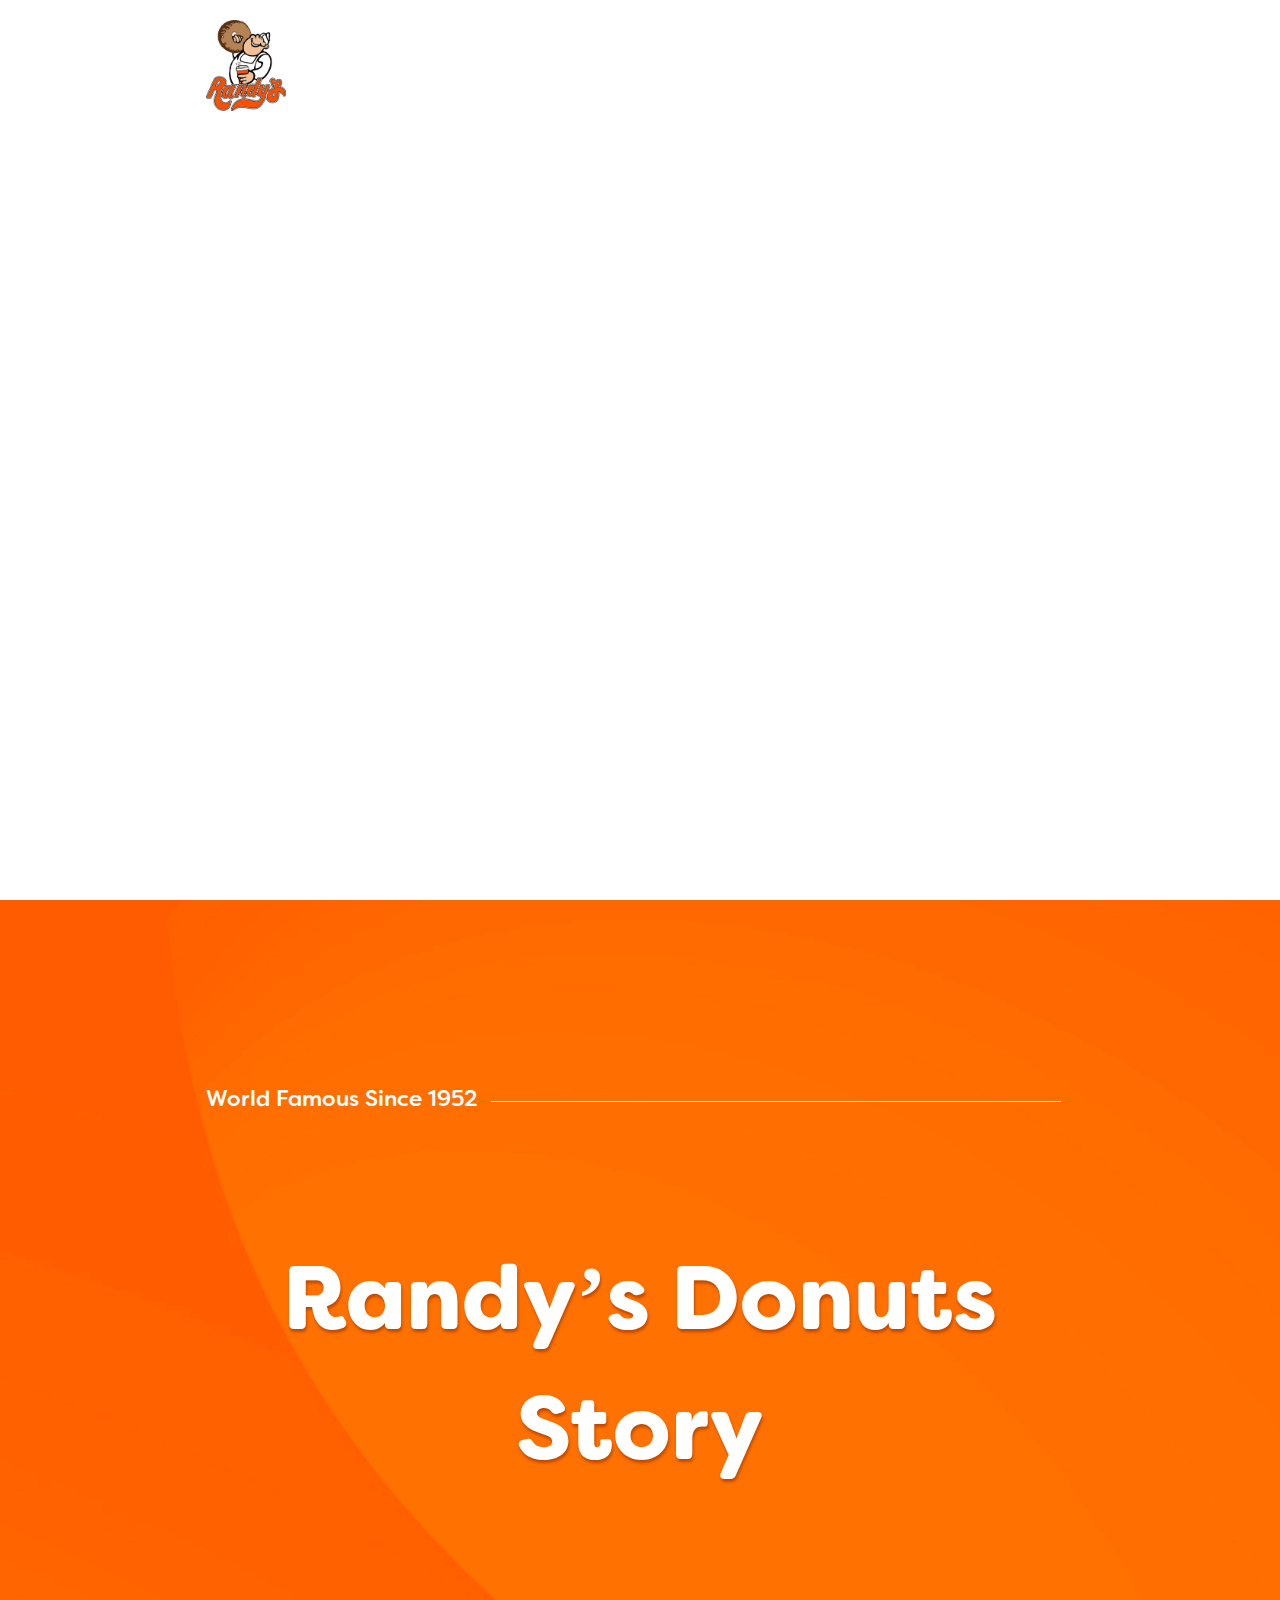
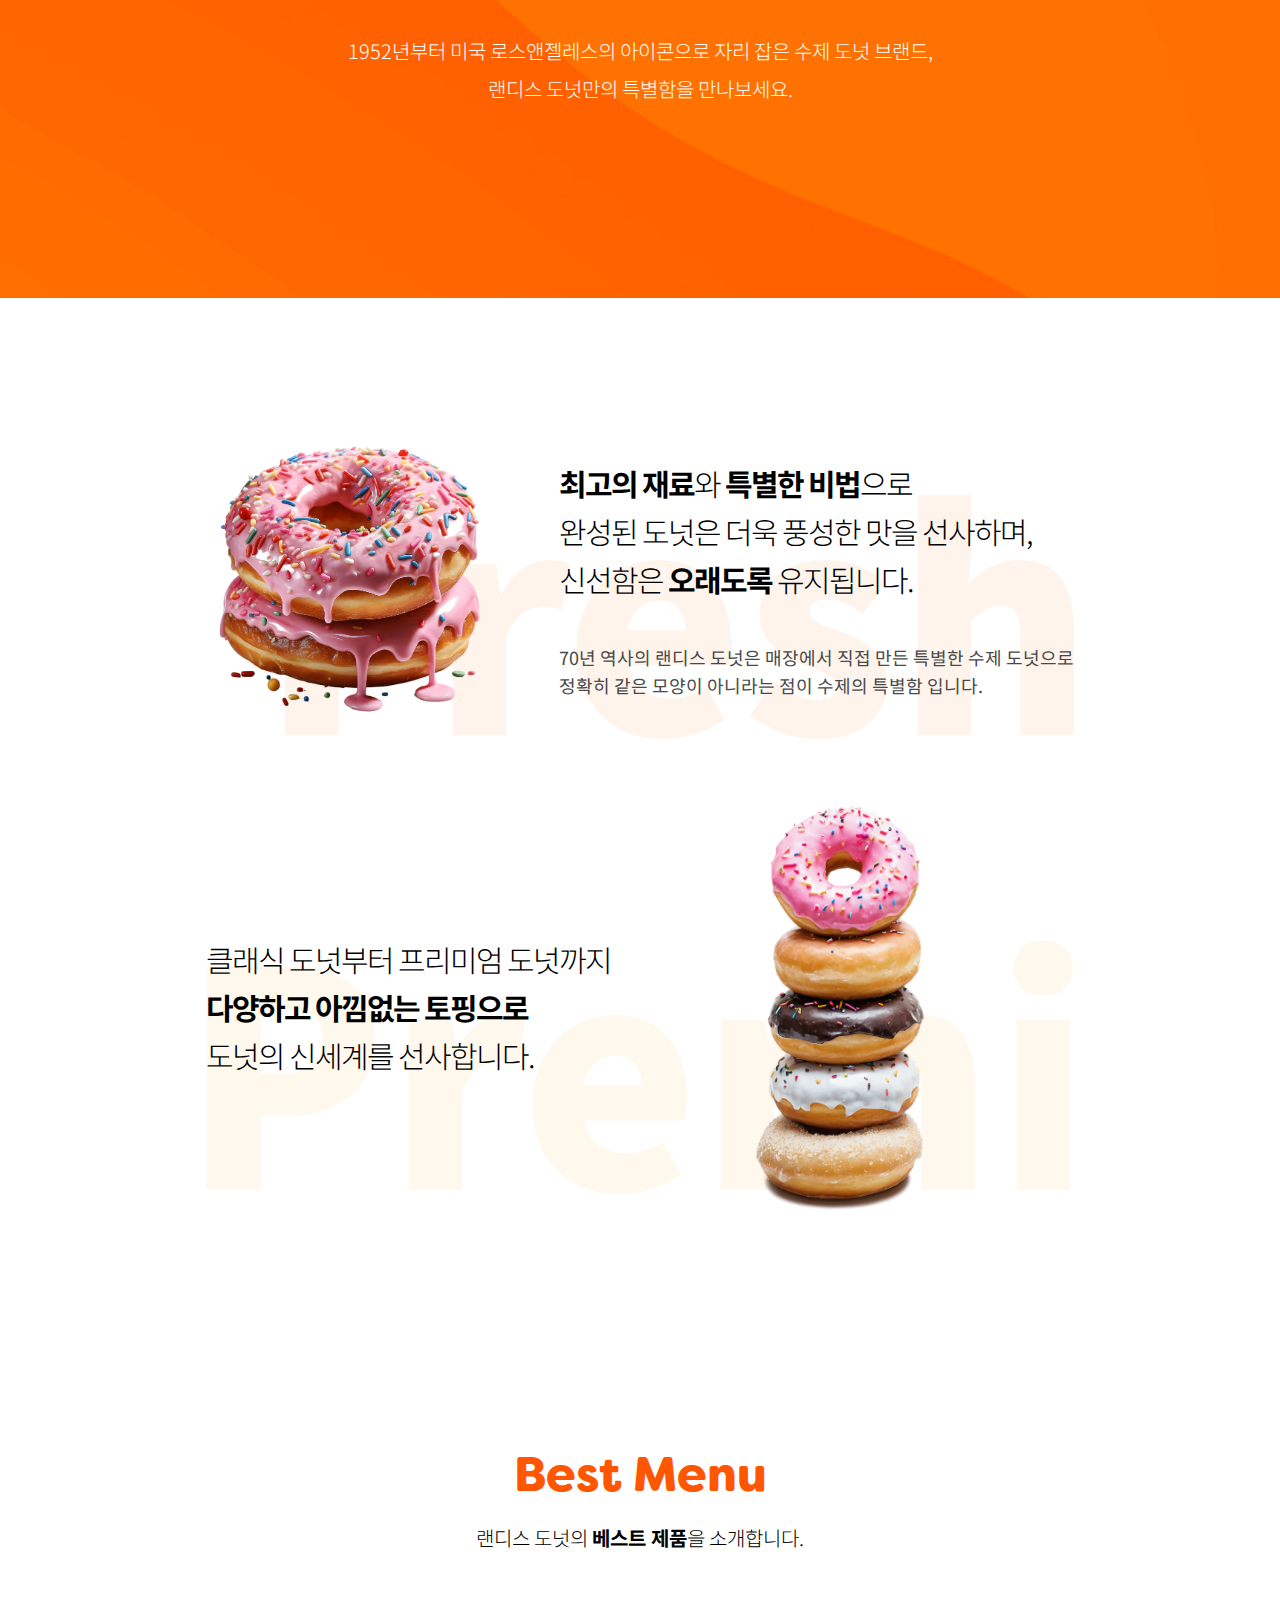
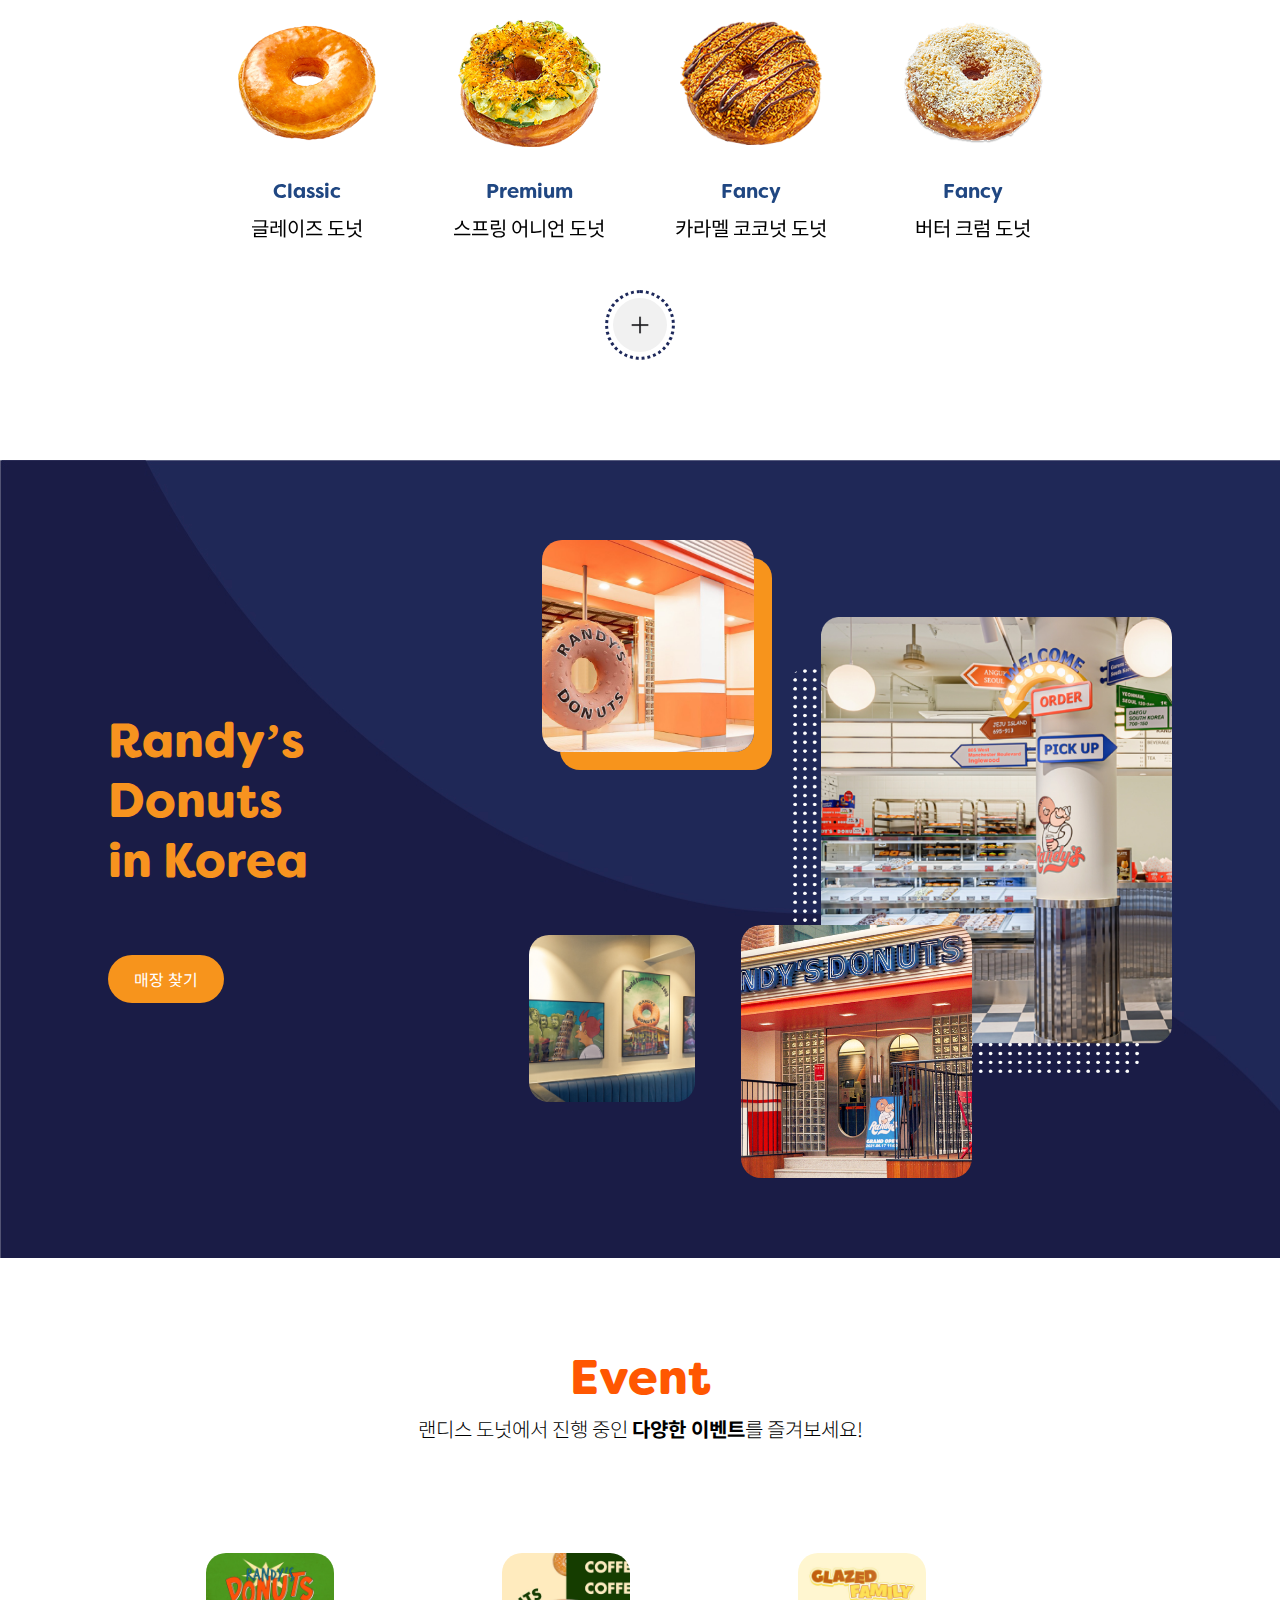
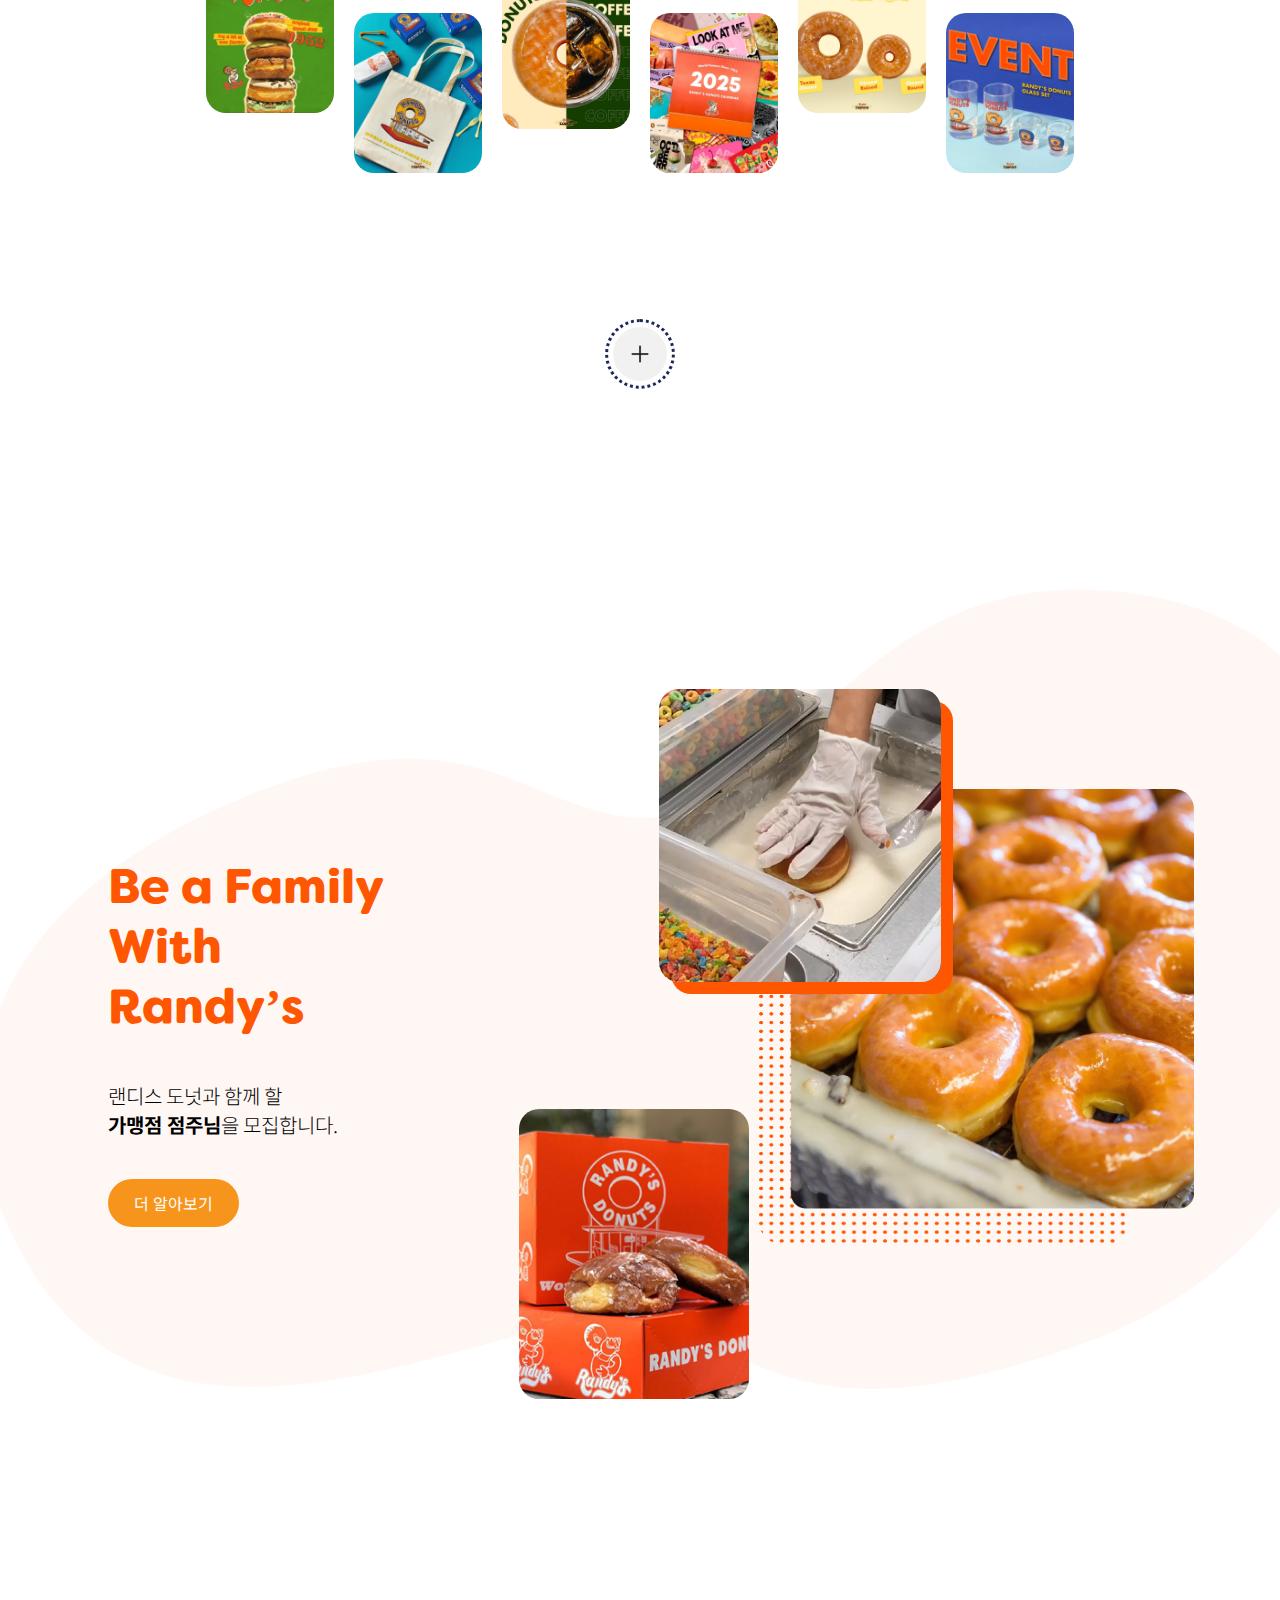
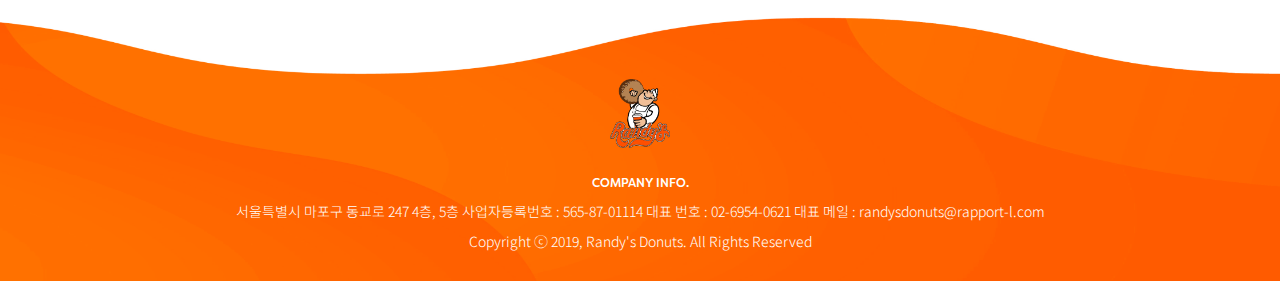
==== index.html @ c30fe2a0 "test" ====
<!DOCTYPE html>
<html lang="en">
<head>
    <meta charset="UTF-8">
    <meta name="viewport" content="width=device-width, initial-scale=1.0">
    <title>Document</title>
    <link rel="preconnect" href="https://fonts.googleapis.com">
    <link rel="preconnect" href="https://fonts.gstatic.com" crossorigin>
    <link href="https://fonts.googleapis.com/css2?family=Noto+Sans+KR:wght@100..900&display=swap" rel="stylesheet">
    <link rel="stylesheet" href="./css/style.css">
    <link rel="stylesheet" href="./css/tablet.css">
    <link rel="stylesheet" href="./css/desktop.css">
    <link rel="stylesheet" href="./css/reset.css">
    <link rel="stylesheet" href="./css/font.css">
    <link rel="stylesheet" href="./main.js">
    <link rel="stylesheet" href="https://cdn.jsdelivr.net/npm/swiper@11/swiper-bundle.min.css"/>
    <link href="https://unpkg.com/aos@2.3.1/dist/aos.css" rel="stylesheet">
    <script src="https://unpkg.com/aos@2.3.1/dist/aos.js"></script>
    <link rel="stylesheet" href="https://cdn.jsdelivr.net/npm/swiper@11/swiper-bundle.min.css"/>
    <script src="https://cdn.jsdelivr.net/npm/swiper@11/swiper-bundle.min.js"></script>

</head>
<body>
    <div id="wrapper">
        <header>
            <div class="wrap">
                <h1>
                    <a href="#">
                        <img src="./images/logo.png" alt="">
                    </a>
                </h1>
                <div class="button">
                    <div class="lang">
                        <button type="button">KR</button>
                    </div>
                    <div class="btn-opn">
                        <button type="button">
                             <span>menu</span>
                        </button>
                    </div>
                </div>
                <nav>
                    <div class="gnb">
                        <div><a href="#">BRAND</a></div>
                        <div><a href="#">MENU</a></div>
                        <div><a href="#">POP CULTURE</a></div>
                        <div><a href="#">STORE</a></div>
                        <div><a href="#">EVENT</a></div>
                    </div>
                    <div class="sns">
                        <div class="facebook">
                            <a href="#"><img src="./images/facebook.png" alt=""></a>
                            <p>Randys Donuts KR</p>
                        </div>
                        <div class="insta">
                            <a href="#"><img src="./images/insta.png" alt=""></a>
                            <p>andysdonuts1952kr</p>
                        </div>
                    </div>
                </nav>
            </div>
        </header>
        <div class="main">
            <video loop autoplay muted playsinline>
                <source src="./images/main.mov" type="video/mp4">
              </video>           
        </div>
        <div class="con-1">
            <div class="wrap">
                <div class="text">
                    <div class="sub">
                        <p>World Famous Since 1952</p>
                    </div>
                    <div class="tit">
                        <p>Randy’s Donuts<br>Story</p>
                    </div>
                    <div class="info">
                        <p>1952년부터 미국 로스앤젤레스의 아이콘으로 자리 잡은 수제 도넛 브랜드,<br>랜디스 도넛만의 특별함을 만나보세요. </p>
                    </div>
                </div>
                <div class="btn-more">
                    <button type="button">
                        <div class="border">
                            <div>
                                <img src="./images/more.png" alt="">
                            </div>
                        </div>
                    </button>
                </div>
            </div>
        </div>
        <div class="con-2">
            <div class="wrap">
                <div class="fresh">
                    <div class="img">
                        <img src="./images/fresh.png" alt="">
                    </div>
                    <div class="text">
                        <div class="tit">
                            <p><span>최고의 재료</span>와 <span>특별한 비법</span>으로<br>완성된 도넛은 더욱 풍성한 맛을 선사하며,<br>신선함은<span> 오래도록</span> 유지됩니다.</p>
                        </div>
                        <div class="sub">
                            <p>70년 역사의 랜디스 도넛은 매장에서 직접 만든 특별한 수제 도넛으로<br>정확히 같은 모양이 아니라는 점이 수제의 특별함 입니다.</p>
                        </div>
                    </div>
                </div>
                <div class="premium">
                    <div class="text">
                        <p>클래식 도넛부터 프리미엄 도넛까지<br> <span>다양하고 아낌없는 토핑으로</span><br>도넛의 신세계를 선사합니다. </p>
                    </div>
                    <div class="img">
                        <img src="./images/premium.png" alt="">
                    </div>
                </div>
            </div>
        </div>
        <div class="con-3">
            <div class="wrap">
                <div class="text">
                    <p class="tit">Best Menu</p>
                    <p class="sub">랜디스 도넛의 <span>베스트 제품</span>을 소개합니다.</p>
                </div>
                <div class="swiper Menu">
                    <div class="swiper-wrapper">
                        <div class="swiper-slide">
                            <a href="#"><img src="./images/donut(1).png" alt=""></a>
                            <p class="type">Classic</p>
                            <p class="name">글레이즈 도넛</p>
                        </div>
                        <div class="swiper-slide">
                            <a href="#"><img src="./images/donut(2).png" alt=""></a>
                            <p class="type">Premium</p>
                            <p class="name">스프링 어니언 도넛</p>
                        </div>
                        <div class="swiper-slide">
                            <a href="#"><img src="./images/donut(3).png" alt=""></a>
                            <p class="type">Fancy</p>
                            <p class="name">카라멜 코코넛 도넛</p>
                        </div>
                        <div class="swiper-slide">
                            <a href="#"><img src="./images/donut(4).png" alt=""></a>
                            <p class="type">Fancy</p>
                            <p class="name">버터 크럼 도넛</p>
                        </div>
                    </div>
                </div>
                <div class="btn-more">
                    <button type="button">
                        <div class="border">
                            <div>
                                <img src="./images/more.png" alt="">
                            </div>
                        </div>
                    </button>
                </div>
            </div>
        </div>
        <div class="con-4">
            <div class="wrap">
                <div class="text">
                    <p>Randy’s<br>Donuts<br>in Korea</p>
                    <div class="btn-search">
                        <button>매장 찾기</button>
                    </div>
                </div>
                <div class="img">
                    <div class="image-1">
                        <img src="./images/con-4(1).png" alt="">
                    </div>
                    <div class="image-2">
                        <img src="./images/con-4(3).png" alt="">
                    </div>
                    <div class="image-3">
                        <img src="./images/con-4(2).png" alt="">
                    </div>
                    <div class="image-4">
                        <img src="./images/con-4(4).png" alt="">
                    </div>
                </div>
            </div>
        </div>
        <div class="con-5">
            <div class="wrap">
                <div class="text">
                    <p class="tit">Event</p>
                    <p class="sub">랜디스 도넛에서 진행 중인 <span>다양한 이벤트</span>를 즐겨보세요!</p>
                </div>
                <div class="swiper Event">
                    <div class="swiper-wrapper">
                        <div class="swiper-slide">
                            <img src="./images/con-5(1).png" />
                        </div>
                        <div class="swiper-slide">
                            <img src="./images/con-5(2).png" />
                        </div>
                        <div class="swiper-slide">
                            <img src="./images/con-5(3).png" />
                        </div>
                        <div class="swiper-slide">
                            <img src="./images/con-5(4).png" />
                         </div>
                        <div class="swiper-slide">
                            <img src="./images/con-5(5).png" />
                         </div>
                         <div class="swiper-slide">
                            <img src="./images/con-5(6).png" />
                        </div>
                        <div class="swiper-slide">
                            <img src="./images/con-5(7).png" />
                        </div>
                    </div>
                </div>
                <div class="btn-more">
                    <button type="button">
                        <div class="border">
                            <div>
                                <img src="./images/more.png" alt="">
                            </div>
                        </div>
                    </button>
                </div>
            </div>
        </div>
        <div class="con-6">
            <div class="wrap">
                <div class="text">
                    <p class="tit">Be a Family<br>With<br>Randy’s</p>
                    <p class="sub">랜디스 도넛과 함께 할<br><span>가맹점 점주님</span>을 모집합니다.</p>
                    <div class="btn-search">
                        <button>더 알아보기</button>
                    </div>
                </div>
                <div class="img">
                    <div class="sec-1">
                        <div class="image-1">
                            <img src="./images/con-6(1).png" alt="">
                        </div>
                    </div>
                    <div class="sec-2">
                        <div class="image-2">
                            <img src="./images/con-6(2).png" alt="">
                        </div>
                        <div class="image-3">
                            <img src="./images/con-6(3).png" alt="">
                        </div>
                    </div>
                </div>
            </div>
        </div>
        <footer>
            <div class="wrap">
                <div class="logo">
                    <img src="./images/logo.png" alt="">
                </div>
                <div class="info">
                    <div class="tit">COMPANY INFO.</div>
                    <div class="company">서울특별시 마포구 동교로 247 4층, 5층 사업자등록번호 : 565-87-01114 대표 번호 : 02-6954-0621 대표 메일 : randysdonuts@rapport-l.com</div>
                    <div class="copyright">Copyright ⓒ 2019, Randy's Donuts. All Rights Reserved</div>
                </div>
            </div>
        </footer>
    </div>
    <script src="https://code.jquery.com/jquery-3.7.1.min.js" integrity="sha256-/JqT3SQfawRcv/BIHPThkBvs0OEvtFFmqPF/lYI/Cxo=" crossorigin="anonymous"></script>
    <script>
        const $nav = document.querySelector("nav");
        const $navBtn = document.querySelector(".btn-opn");
        const $header = document.querySelector("header");

        $navBtn.addEventListener("click", () => {
            $navBtn.classList.toggle("on");
            $nav.classList.toggle("on");
        });

        AOS.init();
        
        var swiper = new Swiper(".Menu", {
            slidesPerView: 3,
            spaceBetween: 30,
            breakpoints: {
            640: {
            slidesPerView: 3,
            spaceBetween: 20,
            },
            768: {
            slidesPerView: 4,
            spaceBetween: 20,
            },
            1024: {
            slidesPerView: 4,
            spaceBetween: 20,
            },
            },
        });

        var swiper = new Swiper(".Event", {
            slidesPerView : 3,
            spaceBetween : 10,
            breakpoints: {
            640: {
            slidesPerView: 3,
            spaceBetween: 20,
            },
            768: {
            slidesPerView: 4,
            spaceBetween: 20,
            },
            1024: {
            slidesPerView: 6,
            spaceBetween: 20,
            },
            },
        });

    </script>
</body>
</html>
---- css/style.css ----
/* mobile */
.tab{display: none;}
.pc{display: none;}
.m{display: block;}


#wrapper{min-width: 300px;}
.wrap{padding: 10px 20px;}

body #wrapper > *{background-color: #fff;}

header{
    position: absolute;
    top: 0;
    left: 0;
    width: 100%;
    z-index: 999999;
    background-color: transparent !important;
}
header .wrap{
    display: flex;
    justify-content: space-between;
    align-items: center;
}
header .wrap h1{
    position: relative;
    z-index: 999;
}
header .wrap h1 img{width: 30px;}
header .wrap .button{
    display: flex;
    align-items: center;
    gap: 20px;
}
header .wrap .button{
}
header .wrap .button .lang{
    position: relative;
    z-index: 999;
}
header .wrap .button .lang button{
    color: #ffffff;
    font-family: "filson";
    font-size: 10px;
}

header .wrap .button .btn-opn{
    z-index: 9999;
    position: relative;
}

header .wrap .button .btn-opn button{
    display: flex;
    width: 30px;
    height: 30px;
    flex-direction: column;
    gap: 3px;
    justify-content: center;
    align-items: center;
    position: relative;
}
header .wrap .button .btn-opn button::before,
header .wrap .button .btn-opn button span,
header .wrap .button .btn-opn button::after{
    display: block;
    content: '';
    width: 18px;
    height: 2px;
    background-color: #fff;
    font-size: 0;
}
header .wrap .button .btn-opn.on button::before{position: absolute; top: 50%; left: 50%; transform: translate(-50%, -50%) rotate(-45deg);}
header .wrap .button .btn-opn.on button span{display: none;}
header .wrap .button .btn-opn.on button::after{position: absolute; top: 50%; left: 50%; transform: translate(-50%, -50%) rotate(45deg);}

header .wrap nav{
    position: fixed;
    top: 0;
    left: -100%;
    width: 100%;
    height: 100%;
    background-color: #204782;
    transition: all 0.3s;
    padding: 0 12px;
    transition: left 0.3s;
    display: flex;
    flex-direction: column;
    justify-content: center;
    gap: 90px;
    padding: 0 20px;
}
header .wrap nav.on{
    left: 0;
}

header .wrap nav .gnb{
    font-family: "filson";
    color: #ffffff;
    font-size: 20px;
    font-weight: 500;
    display: flex;
    flex-direction: column;
    gap: 40px;
    align-items: end;
}
header .wrap nav .sns{
    display: flex;
    flex-direction: column;
    gap: 10px;
}
header .wrap nav .sns>div{
    display: flex;
    align-items: center;
    gap: 4px;
}
header .wrap nav .sns a{
    position: relative;
    width: 20px;
    height: 20px;
}
header .wrap nav .sns img{
    position: absolute;
    top: 50%;
    left: 50%;
    transform: translate(-50%, -50%);
}
header .wrap nav .sns .facebook img{width: 8px;}
header .wrap nav .sns .insta img{width: 12px;}
header .wrap nav .sns p{
    font-family: "filson";
    color: #ffffff;
    font-size: 10px;
    font-weight: 300;
}

.main{
    font-size: 0;
}
.main video{
    width: 100%;
    height: 100vh;
    object-fit: cover;
}

.con-1{
    background-image: url(../images/con-1.png);
}
.con-1 .wrap{
    color: #ffffff;
    display: flex;
    flex-direction: column;
    justify-content: center;
    gap: 50px;
    padding: 40px 20px;
}
.con-1 .wrap .text{
    display: flex;
    flex-direction: column;
    gap: 50px;
}
.con-1 .wrap .text .sub{
    font-family: "filson";
    font-weight: 300;
    display: flex;
    justify-content: center;
    align-items: center;
    font-size: 10px;
}
.con-1 .wrap .text .sub::after{
    content: "";
    flex-grow: 1;
    margin: 0 13px;
    background-color: #ffffff;
    height: 0.5px;
}
.con-1 .wrap .text .tit{
    font-family: "filson";
    font-size: 30px;
    font-weight: 800;
    line-height: 48px;
    text-shadow: 1px 3px 3px #C04901;
    text-align: center;
}
.con-1 .wrap .text .info{
    width: 50%;
    margin: 0 auto;
    line-height: 20px;
    font-family: "Noto Sans KR", serif;
    font-weight: 400;
    font-size: 10px;
    text-align: center;
}
.con-1 .wrap .btn-more{
    display: flex;
    justify-content: center;
    align-items: center;
}
.con-1 .wrap .btn-more .border{
    padding: 5px;
    background-color: transparent;
    border-style: dotted;
    color: #FCC9A6;
    border-width: 2px;
}
.con-1 .wrap .btn-more div{
    padding: 6px;
    background-color: #ffffff;
    border-radius: 50%;
}
.con-1 .wrap .btn-more div img{
    width: 12px;
}

.con-2{display: none;}

.con-3{}
.con-3 .wrap{
    padding: 40px 20px;
}
.con-3 .wrap .text{
    text-align: center;
    display: flex;
    flex-direction: column;
    gap: 8px;
}
.con-3 .wrap .text .tit{
    font-family: "filson";
    font-size: 20px;
    font-weight: 700;
    color: #FF5701;
}
.con-3 .wrap .text .sub{
    font-family: "Noto Sans KR", serif;
    font-size: 10px;
    font-weight: 400;
}
.con-3 .wrap .text .sub span{
    font-weight: 700;
}
.con-3 .wrap .swiper{
    padding: 30px 0;
}
.con-3 .wrap .swiper-wrapper .swiper-slide{
    text-align: center;
}
.con-3 .wrap .swiper-wrapper .swiper-slide img{
    width: 100%;
}
.con-3 .wrap .swiper-wrapper .type{
    font-family: "filson";
    font-size: 12px;
    font-weight: 600;
    color: #204782;
    padding-bottom: 4px;
}
.con-3 .wrap .swiper-wrapper .name{
    font-family: "Noto Sans KR", serif;
    font-size: 10px;
}
.con-3 .wrap .btn-more{
    display: flex;
    justify-content: center;
    align-items: center;
    padding-top: 20px;
}
.con-3 .wrap .btn-more .border{
    padding: 5px;
    background-color: transparent;
    border-style: dotted;
    color: #1D285A;
    border-width: 2px;
}
.con-3 .wrap .btn-more div{
    padding: 6px;
    background-color: #F1F1F1;
    border-radius: 50%;
}
.con-3 .wrap .btn-more div img{
    width: 12px;
}
.con-4{
    background-image: url(../images/con-4.jpg);
}
.con-4 .wrap{
    display: flex;
    flex-direction: column;
    gap: 50px;
    padding: 40px 20px 50px;
}
.con-4 .wrap .text{
    font-family: "filson";
    font-size: 30px;
    font-weight: 700;
    color: #F7931F;
    line-height: 34px;
    display: flex;
    flex-direction: column;
    gap: 20px;
}
.con-4 .wrap .btn-search{}
.con-4 .wrap .btn-search button{
    font-family: "Noto Sans KR", serif;
    color: #ffffff;
    font-size: 10px;
    background-color: #F7941C;
    border-radius: 999px;
    padding: 8px 26px;
}

.con-4 .wrap .img{
    display: flex;
    flex-wrap: wrap;
    justify-content: space-between;
    position: relative;
}
.con-4 .wrap .img > div{

}
.con-4 .wrap .img > div img{
    border-radius: 8px;
    max-width: 100%;
}

.con-4 .wrap .img .image-1{}
.con-4 .wrap .img .image-1 img{
    box-shadow: 8px 8px #F7941C;
    width: 30vw;
}
.con-4 .wrap .img .image-2{
    margin-top: 7vw;
}
.con-4 .wrap .img .image-2 img{
    width: 51.2vw;
}
.con-4 .wrap .img .image-3{
    position: absolute;
    bottom: 8vw;
    left: 2vw;
}
.con-4 .wrap .img .image-3 img{
    width: 20vw;
}
.con-4 .wrap .img .image-4{
    margin: -28vw auto 0;
}
.con-4 .wrap .img .image-4 img{
    width: 26vw;
}

.con-5{}
.con-5 .wrap{
    padding: 40px 20px;
}
.con-5 .wrap .text{
    text-align: center;
    display: flex;
    flex-direction: column;
    gap: 8px;
}
.con-5 .wrap .text .tit{
    font-family: "filson";
    font-size: 20px;
    font-weight: 700;
    color: #FF5701;
}
.con-5 .wrap .text .sub{
    font-family: "Noto Sans KR", serif;
    font-size: 10px;
}
.con-5 .wrap .text .sub span{
    font-weight: 700;
}
.con-5 .wrap .swiper{
    padding: 40px 0;
}
.con-5 .wrap .swiper .swiper-wrapper .swiper-slide:nth-child(odd) {
    transform: translateY(-10px);
}
.con-5 .wrap .swiper .swiper-wrapper .swiper-slide:nth-child(even) {
    transform: translateY(10px);
}
.con-5 .wrap .swiper .swiper-wrapper .swiper-slide img{
    width: 100%;
    border-radius: 10px;
}
.con-5 .wrap .btn-more{
    display: flex;
    justify-content: center;
    align-items: center;
}
.con-5 .wrap .btn-more .border{
    padding: 5px;
    background-color: transparent;
    border-style: dotted;
    color: #1D285A;
    border-width: 2px;
}
.con-5 .wrap .btn-more div{
    padding: 6px;
    background-color: #F1F1F1;
    border-radius: 50%;
}
.con-5 .wrap .btn-more div img{
    width: 12px;
}
.con-6{
    background-image: url(../images/con-6\ background.png);
    background-size: cover;
    background-position : left 30px top -70px;
}
.con-6 .wrap{
    display: flex;
    flex-direction: column;
    gap: 20px;
    padding: 40px 20px;
}
.con-6 .wrap .text{
    display: flex;
    flex-direction: column;
    gap: 18px;
}
.con-6 .wrap .text .tit{
    font-family: "filson";
    font-size: 30px;
    font-weight: 700;
    color: #FF5701;
    line-height: 34px;
}
.con-6 .wrap .text .sub{
    font-family: "Noto Sans KR", serif;
    font-size: 14px;
}
.con-6 .wrap .text .sub span{
    font-weight: 700;
}
.con-6 .wrap .btn-search{}
.con-6 .wrap .btn-search button{
    font-family: "Noto Sans KR", serif;
    color: #ffffff;
    font-size: 10px;
    background-color: #F7941C;
    border-radius: 999px;
    padding: 8px 26px;
}
.con-6 .wrap .img{
    display: flex;
    justify-content: center;
    padding-top: 100px;
    gap: 10px;
}
.con-6 .wrap .img .sec-1{
    padding-top: 90px;
}
.con-6 .wrap .img .sec-2{
    position: relative;
}
.con-6 .wrap .img .image-1{}
.con-6 .wrap .img .image-1 img{
    width: 21vw;
    border-radius: 8px;
}
.con-6 .wrap .img .image-2{}
.con-6 .wrap .img .image-2 img{
    width: 52vw;
}
.con-6 .wrap .img .image-3{
    position: absolute;
    top: -80px;
    left: -80px;
}
.con-6 .wrap .img .image-3 img{
    width: 28vw;
    border-radius: 8px;
    box-shadow: 8px 8px #FF5701;
}

footer{
    background-image: url(../images/footer.png);
    background-size: cover;
}
footer .wrap{
    display: flex;
    flex-direction: column;
    justify-content: center;
    align-items: center;
    gap: 10px;
    padding-top: 60px;    
}
footer .wrap .logo{}
footer .wrap .logo img{width: 30px;}
footer .wrap .info{
    width: 90%;
    font-size: 10px;
    color: #ffffff;
    text-align: center;
    display: flex;
    flex-direction: column;
    gap: 10px;
    padding: 20px 0;
}
footer .wrap .info .tit{
    font-family: "filson";
    font-size: 10px;
}
footer .wrap .info .company{
    font-family: "Noto Sans KR", serif;
    font-weight: 300;
}
footer .wrap .info .copyright{
    font-family: "Noto Sans KR", serif;
    font-weight: 300;
}
---- css/tablet.css ----
@media (min-width: 768px) {
.m{display: none;}
.pc{display: none;}
.tab{display: block;}

header{}
header .wrap{
    padding: 20px 0;
    max-width: 868px;
    width: 100%;
    margin: 0 auto;
}
header .wrap h1{
    position: relative;
    z-index: 999;
}
header .wrap h1 img{width: 80px;}
header .wrap .button{
    display: flex;
    align-items: center;
    gap: 40px;
}
header .wrap .button .lang{
    position: relative;
    z-index: 999;
}
header .wrap .button .lang button{
    color: #ffffff;
    font-size: 16px;
}
header .wrap .button .btn-opn img{width: 40px;}
header .wrap nav{
    position: fixed;
    top: 0;
    left: -100%;
    width: 100%;
    height: 100%;
    background-color: #204782;
    transition: all 0.3s;
    padding: 0 12px;
    padding-top: 90px;
    transition: left 0.3s;
    padding: 0 120px;
}

header .wrap nav .gnb{
    font-size: 36px;
    font-weight: 700;
    display: flex;
    flex-direction: column;
    gap: 40px;
    align-items: end;
}
header .wrap nav .sns{
    gap: 26px;
}
header .wrap nav .sns>div{
    gap: 8px;
}
header .wrap nav .sns p{
    font-size: 14px;
}

.con-1{}
.con-1 .wrap{
    max-width: 868px;
    width: 100%;
    margin: 0 auto;
    color: #ffffff;
    padding: 190px 0px;
    gap: 60px;
}
.con-1 .wrap .text{
    gap: 130px;
}
.con-1 .wrap .text .sub{
    font-size: 22px;
}
.con-1 .wrap .text .sub::after{
    height: 1px;
}
.con-1 .wrap .text .tit{
    font-size: 90px;
    line-height: 130px;
}
.con-1 .wrap .text .info{
    width: unset;
    line-height: 38px;
    font-size: 20px;
    font-weight: 300;
}
.con-1 .wrap .btn-more{
    display: none;
}

.con-2{
    display: block;
}
.con-2 .wrap{
    max-width: 868px;
    width: 100%;
    margin: 0 auto;
    display: flex;
    flex-direction: column;
    gap: 40px;
    padding: 120px 0px;
}
.con-2 .wrap .fresh{
    display: flex;
    justify-content: space-between;
    align-items: center;
    background-image: url(../images/Fresh_background.png);
    background-position: right 0% bottom 0%;
}
.con-2 .wrap .fresh img{width: 300px;}
.con-2 .wrap .fresh .text{
    font-family: "Noto Sans KR", serif;
    display: flex;
    flex-direction: column;
    gap: 40px;
}
.con-2 .wrap .fresh .text .tit{
    font-size: 30px;
    font-weight: 300;
    line-height: 48px;
    letter-spacing: -2px;
}
.con-2 .wrap .fresh .text .tit span{
    font-weight: 700;
}
.con-2 .wrap .fresh .text .sub{
    font-size: 18px;
    color: #494949;
    line-height: 28px;
    font-weight: 400;
}
.con-2 .wrap .premium{
    display: flex;
    justify-content: space-between;
    align-items: center;
    background-image: url(../images/Premium\ background.png);
    background-position: left 0% bottom 20%;
}
.con-2 .wrap .premium img{width: 450px;}
.con-2 .wrap .premium .text{
    font-family: "Noto Sans KR", serif;
    font-size: 30px;
    font-weight: 300;
    line-height: 48px;
    letter-spacing: -2px;
}
.con-2 .wrap .premium .text span{
    font-weight: 700;
}
.con-3{}
.con-3 .wrap{
    max-width: 868px;
    width: 100%;
    margin: 0 auto;
    padding: 100px 0;
    gap: 100px;
}
.con-3 .wrap .text{
    display: flex;
    flex-direction: column;
    gap: 20px;
}
.con-3 .wrap .text .tit{
    font-size: 48px;
}
.con-3 .wrap .text .sub{
    font-size: 20px;
    font-weight: 300;
}
.con-3 .wrap .swiper-wrapper .type{
    font-size: 20px;
    padding-bottom: 10px;
}
.con-3 .wrap .swiper-wrapper .name{
    font-size: 20px;
}
.con-3 .wrap .btn-more{
    padding-top: 18px;
}
.con-3 .wrap .btn-more .border{
    padding: 5px;
    border-width: 3px;
}
.con-3 .wrap .btn-more div{
    padding: 16px;
    background-color: #F1F1F1;
}
.con-3 .wrap .btn-more div img{
    width: 22px;
}

.con-4 .wrap{
    width: 100%;
    margin: 0 auto;
    flex-direction: row;
    align-items: center;
    padding: 80px 0;
    display: grid;
    grid-template-columns: repeat(12, 1fr);
    gap: 20px;
}
.con-4 .wrap .text{
    grid-column: 2 / 6;
    font-size: 48px;
    line-height: 60px;
    gap: 60px;
}
.con-4 .wrap .btn-search button{
    font-size: 16px;
    padding: 12px 26px;
}
.con-4 .wrap .img{
    grid-column: 6 / 12;
    display: flex;
    flex-wrap: wrap;
    justify-content: space-between;
    position: relative;
}
.con-4 .wrap .img > div img{
    border-radius: 20px;
    max-width: 100%;
}
.con-4 .wrap .img .image-1{}
.con-4 .wrap .img .image-1 img{
    box-shadow: 18px 18px #F7941C;
    width: 16.6vw;
}
.con-4 .wrap .img .image-2{
    margin-top: 6vw;
}
.con-4 .wrap .img .image-2 img{
    width: 30vw;
}
.con-4 .wrap .img .image-3{
    position: absolute;
    bottom: 6vw;
    left: -1vw;
}
.con-4 .wrap .img .image-3 img{
    width: 13vw;
}
.con-4 .wrap .img .image-4{
    margin: -12vw auto 0;
}
.con-4 .wrap .img .image-4 img{
    width: 18vw;
}
.con-5{}
.con-5 .wrap{
    padding: 100px 0;
    max-width: 868px;
    width: 100%;
    margin: 0 auto;
}
.con-5 .wrap .text .tit{
    font-size: 48px;
}
.con-5 .wrap .text .sub{
    font-size: 20px;
    font-weight: 300;
}
.con-5 .wrap .swiper{
    padding: 140px 0;
}
.con-5 .wrap .swiper .swiper-wrapper .swiper-slide:nth-child(odd) {
    transform: translateY(-30px);
}
.con-5 .wrap .swiper .swiper-wrapper .swiper-slide:nth-child(even) {
    transform: translateY(30px);
}
.con-5 .wrap .swiper .swiper-wrapper .swiper-slide img{
    width: 100%;
    border-radius: 20px;
}
.con-5 .wrap .btn-more{
    padding-top: 20px;
}
.con-5 .wrap .btn-more .border{
    padding: 5px;
    border-width: 3px;
}
.con-5 .wrap .btn-more div{
    padding: 16px;
}
.con-5 .wrap .btn-more div img{
    width: 22px;
}
.con-6{
    background-image: url(../images/con-6\ background.png);
    background-size: 1400px 800px;
    background-position : right -100px top 100px;
}
.con-6 .wrap{
    width: 100%;
    margin: 0 auto;
    padding: 200px 0;
    flex-direction: row;
    justify-content: space-between;
    align-items: center;
    display: grid;
    grid-template-columns: repeat(12, 1fr);
    gap: 20px;
}
.con-6 .wrap .text{
    display: flex;
    flex-direction: column;
    gap: 40px;
    grid-column: 2 / 6;
}
.con-6 .wrap .text .tit{
    font-size: 48px;
    line-height: 60px;
}
.con-6 .wrap .text .sub{
    font-weight: 300;
    font-size: 20px;
}
.con-6 .wrap .btn-search{}
.con-6 .wrap .btn-search button{
    font-size: 16px;
    padding: 12px 26px;
}
.con-6 .wrap .img{
    display: flex;
    justify-content: center;
    padding-top: 100px;
    gap: 10px;
    grid-column: 6 / 12;
}
.con-6 .wrap .img .sec-1{
    padding-top: 320px;
}
.con-6 .wrap .img .sec-2{
    position: relative;
}
.con-6 .wrap .img .image-1{}
.con-6 .wrap .img .image-1 img{
    width: 18vw;
    border-radius: 20px;
}
.con-6 .wrap .img .image-2{}
.con-6 .wrap .img .image-2 img{
    width: 34vw;
    border-radius: 20px;
}
.con-6 .wrap .img .image-3{
    position: absolute;
    top: -100px;
    left: -100px;
}
.con-6 .wrap .img .image-3 img{
    width: 22vw;
    border-radius: 20px;
    box-shadow: 12px 12px #FF5701;
}
footer .wrap{
    gap: 10px;
    padding-top: 80px;    
}
footer .wrap .logo img{width: 60px;}
footer .wrap .info{
    width: unset;
    font-size: 14px;
}
footer .wrap .info .tit{
    font-size: 12px;
}
}
---- css/desktop.css ----
@media (min-width: 1300px) {
    .m{display: none;}
    .tab{display: none;}
    .pc{display: block;}

header{}
header .wrap{
    padding: 20px 0;
    max-width: 1440px;
    width: 100%;
    margin: 0 auto;
}
header .wrap h1{
    position: relative;
    z-index: 999;
}
header .wrap h1 img{width: 80px;}
header .wrap .button{
    display: flex;
    align-items: center;
    gap: 40px;
}
header .wrap .button .lang{
    position: relative;
    z-index: 999;
}
header .wrap .button .lang button{
    color: #ffffff;
    font-size: 16px;
}
header .wrap .button .btn-opn img{width: 40px;}
header .wrap nav{
    position: fixed;
    top: 0;
    left: -100%;
    width: 100%;
    height: 100%;
    background-color: #204782;
    transition: all 0.3s;
    padding: 0 12px;
    padding-top: 90px;
    transition: left 0.3s;
    padding: 0 120px;
}

header .wrap nav .gnb{
    font-size: 36px;
    font-weight: 700;
    display: flex;
    flex-direction: column;
    gap: 40px;
    align-items: end;
}
header .wrap nav .sns{
    gap: 26px;
}
header .wrap nav .sns>div{
    gap: 8px;
}
header .wrap nav .sns p{
    font-size: 14px;
}

.con-1{
    height: 100vh;
}
.con-1 .wrap{
    max-width: 1440px;
    width: 100%;
    margin: 0 auto;
    color: #ffffff;
    padding: 190px 0px;
    gap: 60px;
}
.con-1 .wrap .text{
    gap: 130px;
}
.con-1 .wrap .text .sub{
    font-size: 22px;
}
.con-1 .wrap .text .sub::after{
    height: 1px;
}
.con-1 .wrap .text .tit{
    font-size: 110px;
    line-height: 140px;
}
.con-1 .wrap .text .info{
    width: unset;
    line-height: 38px;
    font-size: 20px;
    font-weight: 300;
}
.con-1 .wrap .btn-more{
    display: none;
}

.con-2{
    display: block;
}
.con-2 .wrap{
    max-width: 1440px;
    width: 100%;
    margin: 0 auto;
    display: flex;
    flex-direction: column;
    gap: 60px;
    padding: 120px 0px;
}
.con-2 .wrap .fresh{
    display: flex;
    justify-content: space-between;
    align-items: center;
    background-image: url(../images/Fresh_background.png);
    background-position: right 0% bottom 0%;
}
.con-2 .wrap .fresh img{width: 400px;}
.con-2 .wrap .fresh .text{
    font-family: "Noto Sans KR", serif;
    display: flex;
    flex-direction: column;
    gap: 40px;
}
.con-2 .wrap .fresh .text .tit{
    font-size: 52px;
    font-weight: 300;
    line-height: 72px;
    letter-spacing: -2px;
}
.con-2 .wrap .fresh .text .tit span{
    font-weight: 700;
}
.con-2 .wrap .fresh .text .sub{
    font-size: 20px;
    color: #494949;
    line-height: 32px;
    font-weight: 400;
}
.con-2 .wrap .premium{
    display: flex;
    justify-content: space-between;
    align-items: center;
    background-image: url(../images/Premium\ background.png);
    background-position: left 0% bottom 20%;
}
.con-2 .wrap .premium img{width: 650px;}
.con-2 .wrap .premium .text{
    font-family: "Noto Sans KR", serif;
    font-size: 52px;
    font-weight: 300;
    line-height: 72px;
    letter-spacing: -2px;
}
.con-2 .wrap .premium .text span{
    font-weight: 700;
}
.con-3{}
.con-3 .wrap{
    max-width: 1440px;
    width: 100%;
    margin: 0 auto;
    padding: 100px 0;
    gap: 100px;
}
.con-3 .wrap .text{
    display: flex;
    flex-direction: column;
    gap: 20px;
}
.con-3 .wrap .text .tit{
    font-size: 62px;
}
.con-3 .wrap .text .sub{
    font-size: 24px;
    font-weight: 300;
}
.con-3 .wrap .swiper-wrapper .type{
    font-size: 24px;
    padding-bottom: 10px;
}
.con-3 .wrap .swiper-wrapper .name{
    font-size: 20px;
}
.con-3 .wrap .btn-more{
    padding-top: 18px;
}
.con-3 .wrap .btn-more .border{
    padding: 5px;
    border-width: 3px;
}
.con-3 .wrap .btn-more div{
    padding: 16px;
    background-color: #F1F1F1;
}
.con-3 .wrap .btn-more div img{
    width: 22px;
}

.con-4 .wrap{
    max-width: 1980px;
    width: 100%;
    margin: 0 auto;
    flex-direction: row;
    align-items: center;
    padding: 80px 0;
    display: grid;
    grid-template-columns: repeat(12, 1fr);
    gap: 20px;
}
.con-4 .wrap .text{
    grid-column: 2 / 6;
    font-size: 62px;
    line-height: 72px;
    gap: 90px;
}
.con-4 .wrap .btn-search button{
    font-size: 16px;
    padding: 12px 26px;
}
.con-4 .wrap .img{
    grid-column: 6 / 12;
    display: flex;
    flex-wrap: wrap;
    justify-content: space-between;
    position: relative;
}
.con-4 .wrap .img > div img{
    border-radius: 20px;
    max-width: 100%;
}
.con-4 .wrap .img .image-1{}
.con-4 .wrap .img .image-1 img{
    box-shadow: 18px 18px #F7941C;
    width: 18.6vw;
}
.con-4 .wrap .img .image-2{
    margin-top: 6vw;
}
.con-4 .wrap .img .image-2 img{
    width: 26vw;
}
.con-4 .wrap .img .image-3{
    position: absolute;
    bottom: 6vw;
    left: 4vw;
}
.con-4 .wrap .img .image-3 img{
    width: 10vw;
}
.con-4 .wrap .img .image-4{
    margin: -12vw auto 0;
}
.con-4 .wrap .img .image-4 img{
    width: 14vw;
}
.con-5{}
.con-5 .wrap{
    padding: 100px 0;
    max-width: 1440px;
    width: 100%;
    margin: 0 auto;
}
.con-5 .wrap .text .tit{
    font-size: 72px;
}
.con-5 .wrap .text .sub{
    font-size: 24px;
    font-weight: 300;
}
.con-5 .wrap .swiper{
    padding: 140px 0;
}
.con-5 .wrap .swiper .swiper-wrapper .swiper-slide:nth-child(odd) {
    transform: translateY(-30px);
}
.con-5 .wrap .swiper .swiper-wrapper .swiper-slide:nth-child(even) {
    transform: translateY(30px);
}
.con-5 .wrap .swiper .swiper-wrapper .swiper-slide img{
    width: 100%;
    border-radius: 20px;
}
.con-5 .wrap .btn-more{
    padding-top: 20px;
}
.con-5 .wrap .btn-more .border{
    padding: 5px;
    border-width: 3px;
}
.con-5 .wrap .btn-more div{
    padding: 16px;
}
.con-5 .wrap .btn-more div img{
    width: 22px;
}
.con-6{
    background-image: url(../images/con-6\ background.png);
    background-size: 1400px 800px;
    background-position : right -100px top 100px;
}
.con-6 .wrap{
    max-width: 1980px;
    width: 100%;
    margin: 0 auto;
    padding: 200px 0;
    flex-direction: row;
    justify-content: space-between;
    align-items: center;
    display: grid;
    grid-template-columns: repeat(12, 1fr);
    gap: 20px;
}
.con-6 .wrap .text{
    display: flex;
    flex-direction: column;
    gap: 40px;
    grid-column: 2 / 6;
}
.con-6 .wrap .text .tit{
    font-size: 62px;
    line-height: 72px;
}
.con-6 .wrap .text .sub{
    font-weight: 300;
    font-size: 26px;
}
.con-6 .wrap .btn-search{}
.con-6 .wrap .btn-search button{
    font-size: 16px;
    padding: 12px 26px;
}
.con-6 .wrap .img{
    display: flex;
    justify-content: center;
    padding-top: 100px;
    gap: 80px;
    grid-column: 6 / 12;
}
.con-6 .wrap .img .sec-1{
    padding-top: 320px;
}
.con-6 .wrap .img .sec-2{
    position: relative;
}
.con-6 .wrap .img .image-1{}
.con-6 .wrap .img .image-1 img{
    width: 12vw;
    border-radius: 20px;
}
.con-6 .wrap .img .image-2{}
.con-6 .wrap .img .image-2 img{
    width: 32vw;
}
.con-6 .wrap .img .image-3{
    position: absolute;
    top: -180px;
    left: -180px;
}
.con-6 .wrap .img .image-3 img{
    width: 18vw;
    border-radius: 20px;
    box-shadow: 12px 12px #FF5701;
}
footer .wrap{
    gap: 10px;
    padding-top: 80px;    
}
footer .wrap .logo img{width: 60px;}
footer .wrap .info{
    width: unset;
    font-size: 14px;
}
footer .wrap .info .tit{
    font-size: 12px;
}
}
---- css/font.css ----
@font-face {
    font-family: "filson";
    src: url(../font/Fontspring-DEMO-filsonsoft-black-iF66bb1f721d728.otf);
    font-weight: 900;
}
@font-face {
    font-family: "filson";
    src: url(../font/Fontspring-DEMO-filsonsoft-bold-iF66bb1f7227185.otf);
    font-weight: 600;
}
@font-face {
    font-family: "filson";
    src: url(../font/Fontspring-DEMO-filsonsoft-medium-iF66bb1f724b3e1.otf);
    font-weight: 300;
}
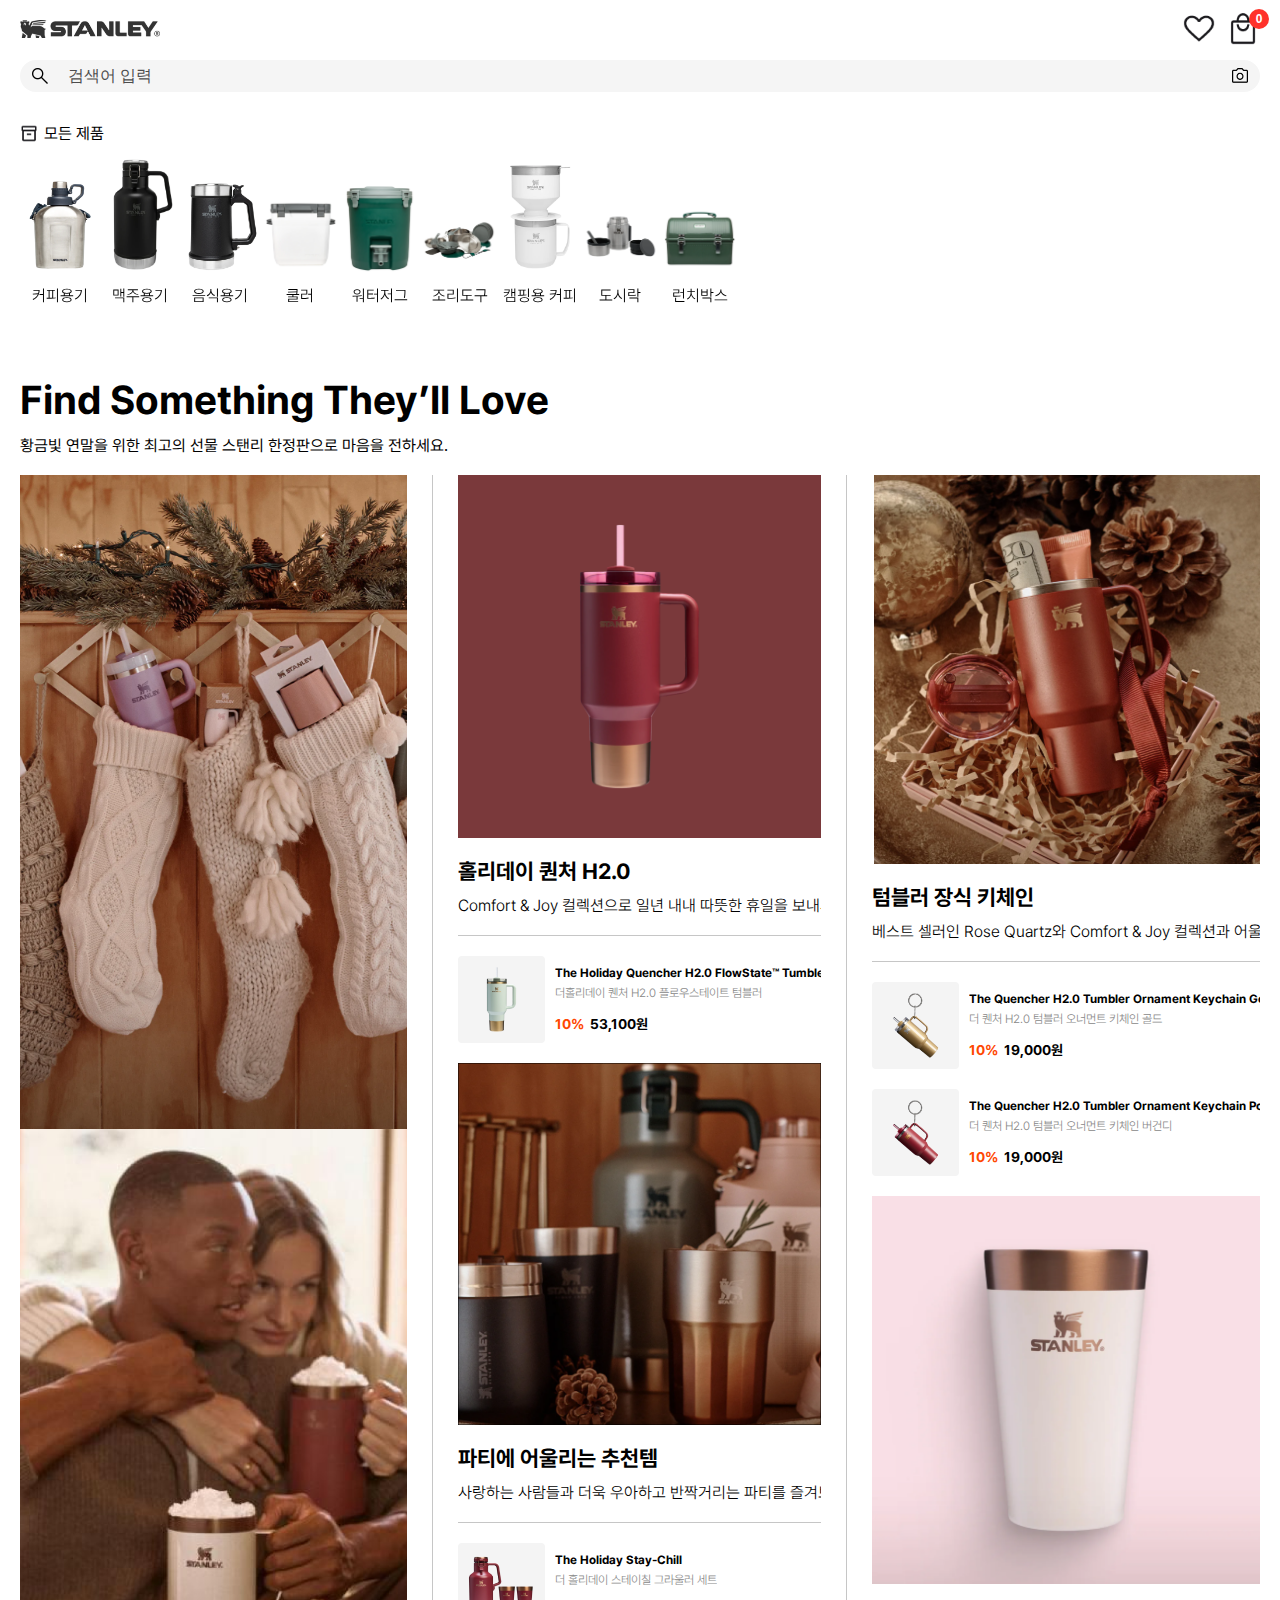
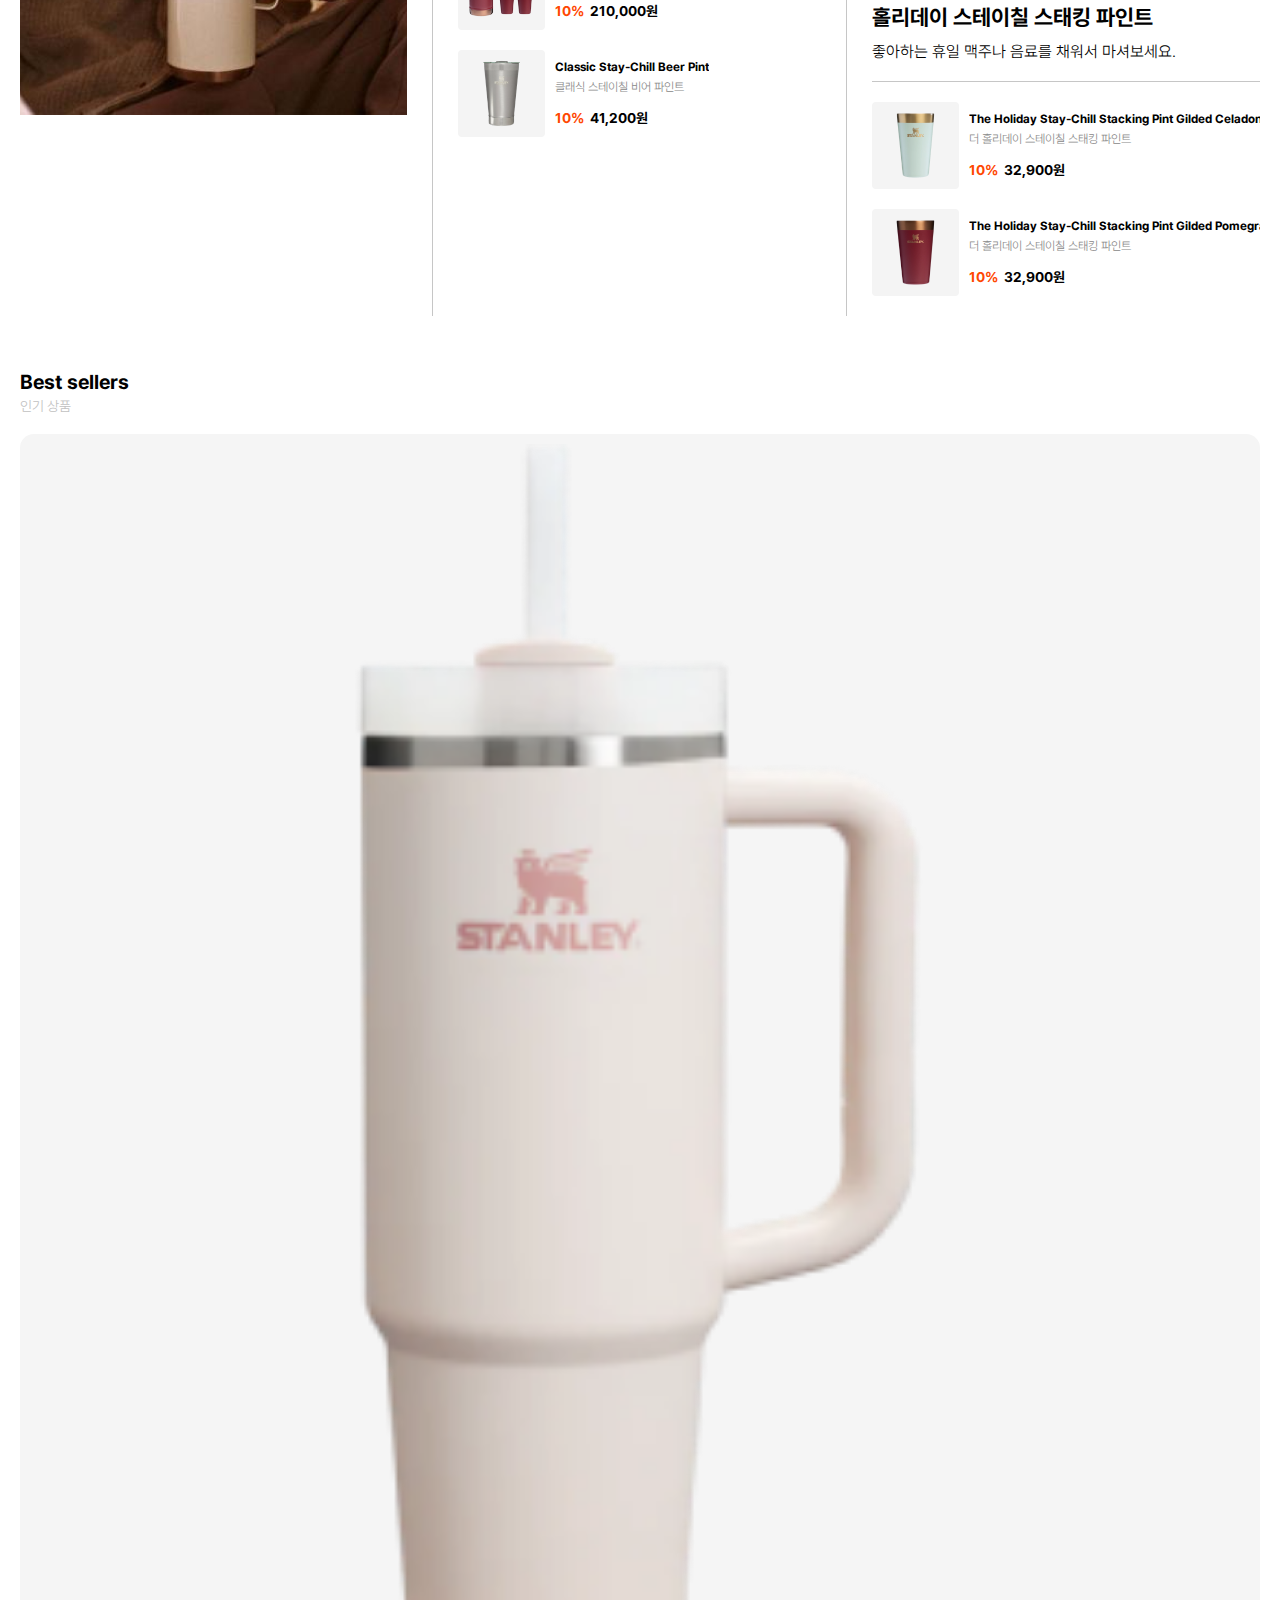
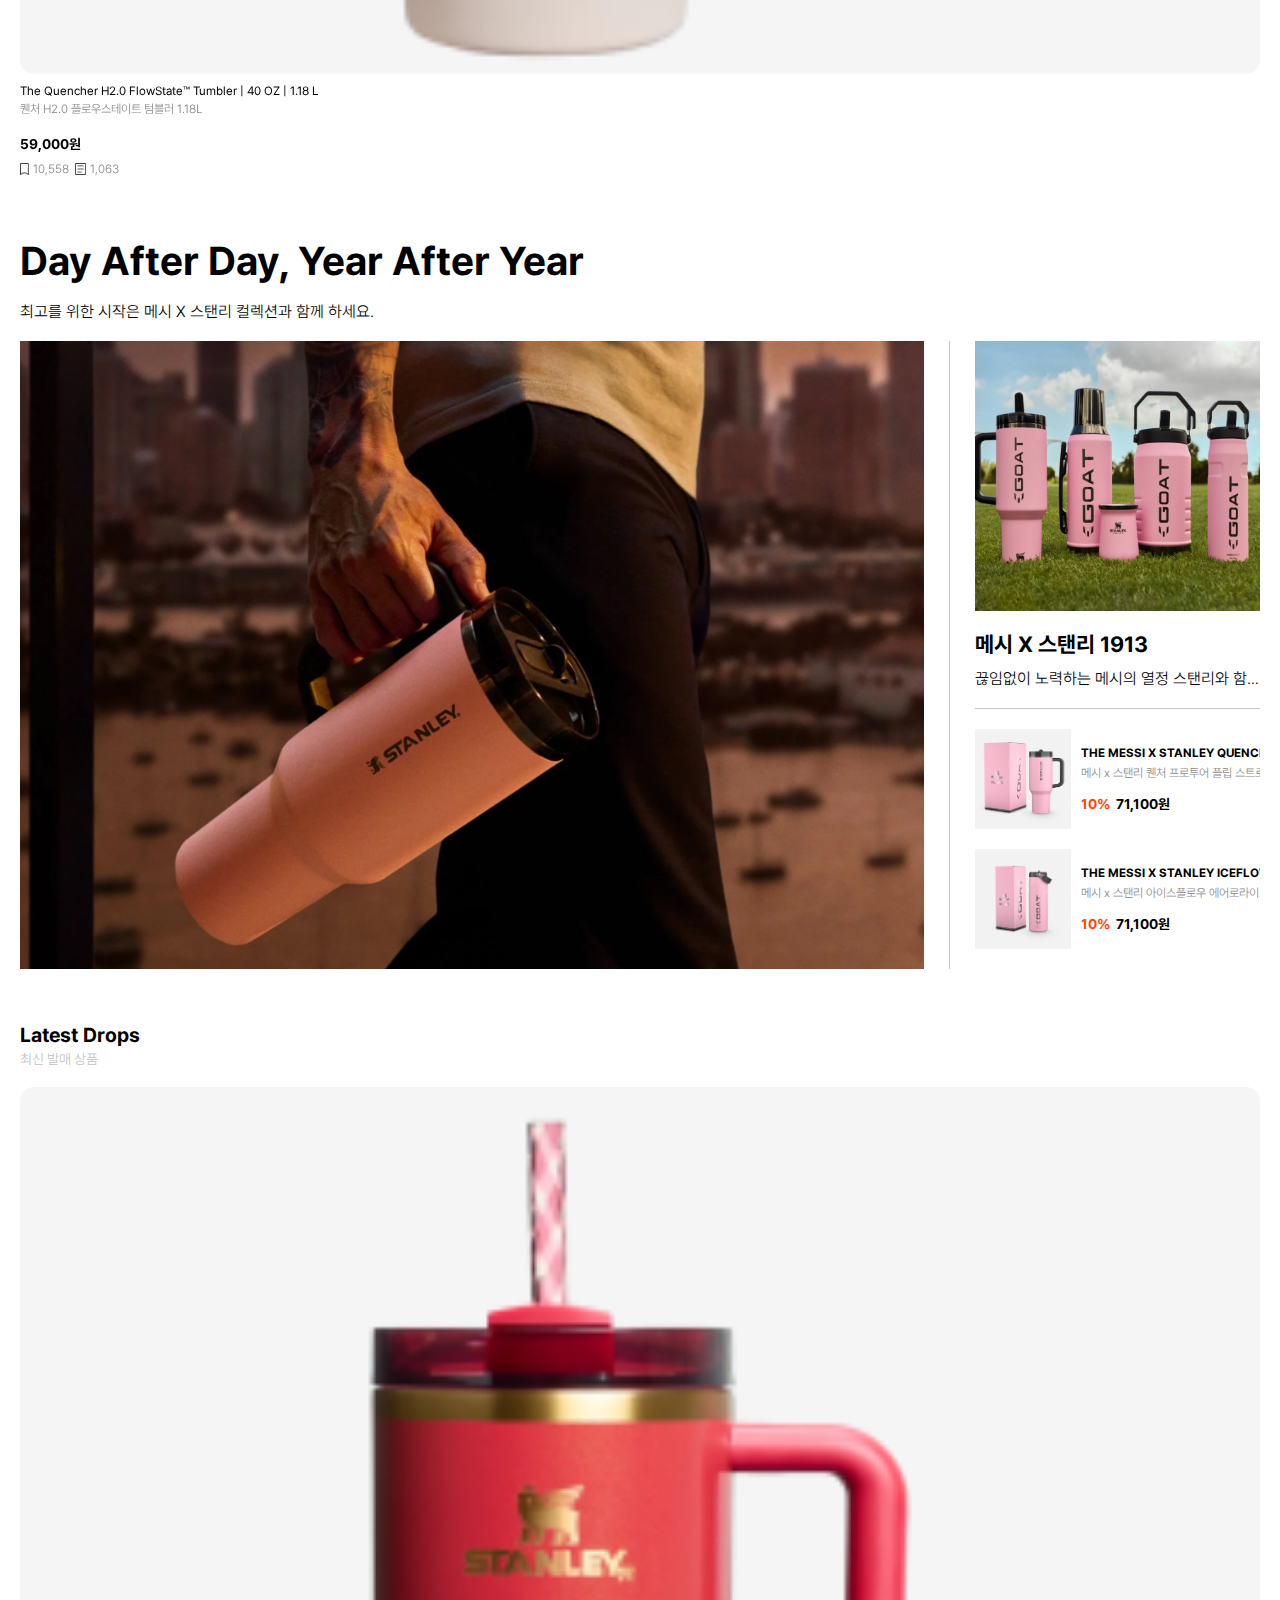
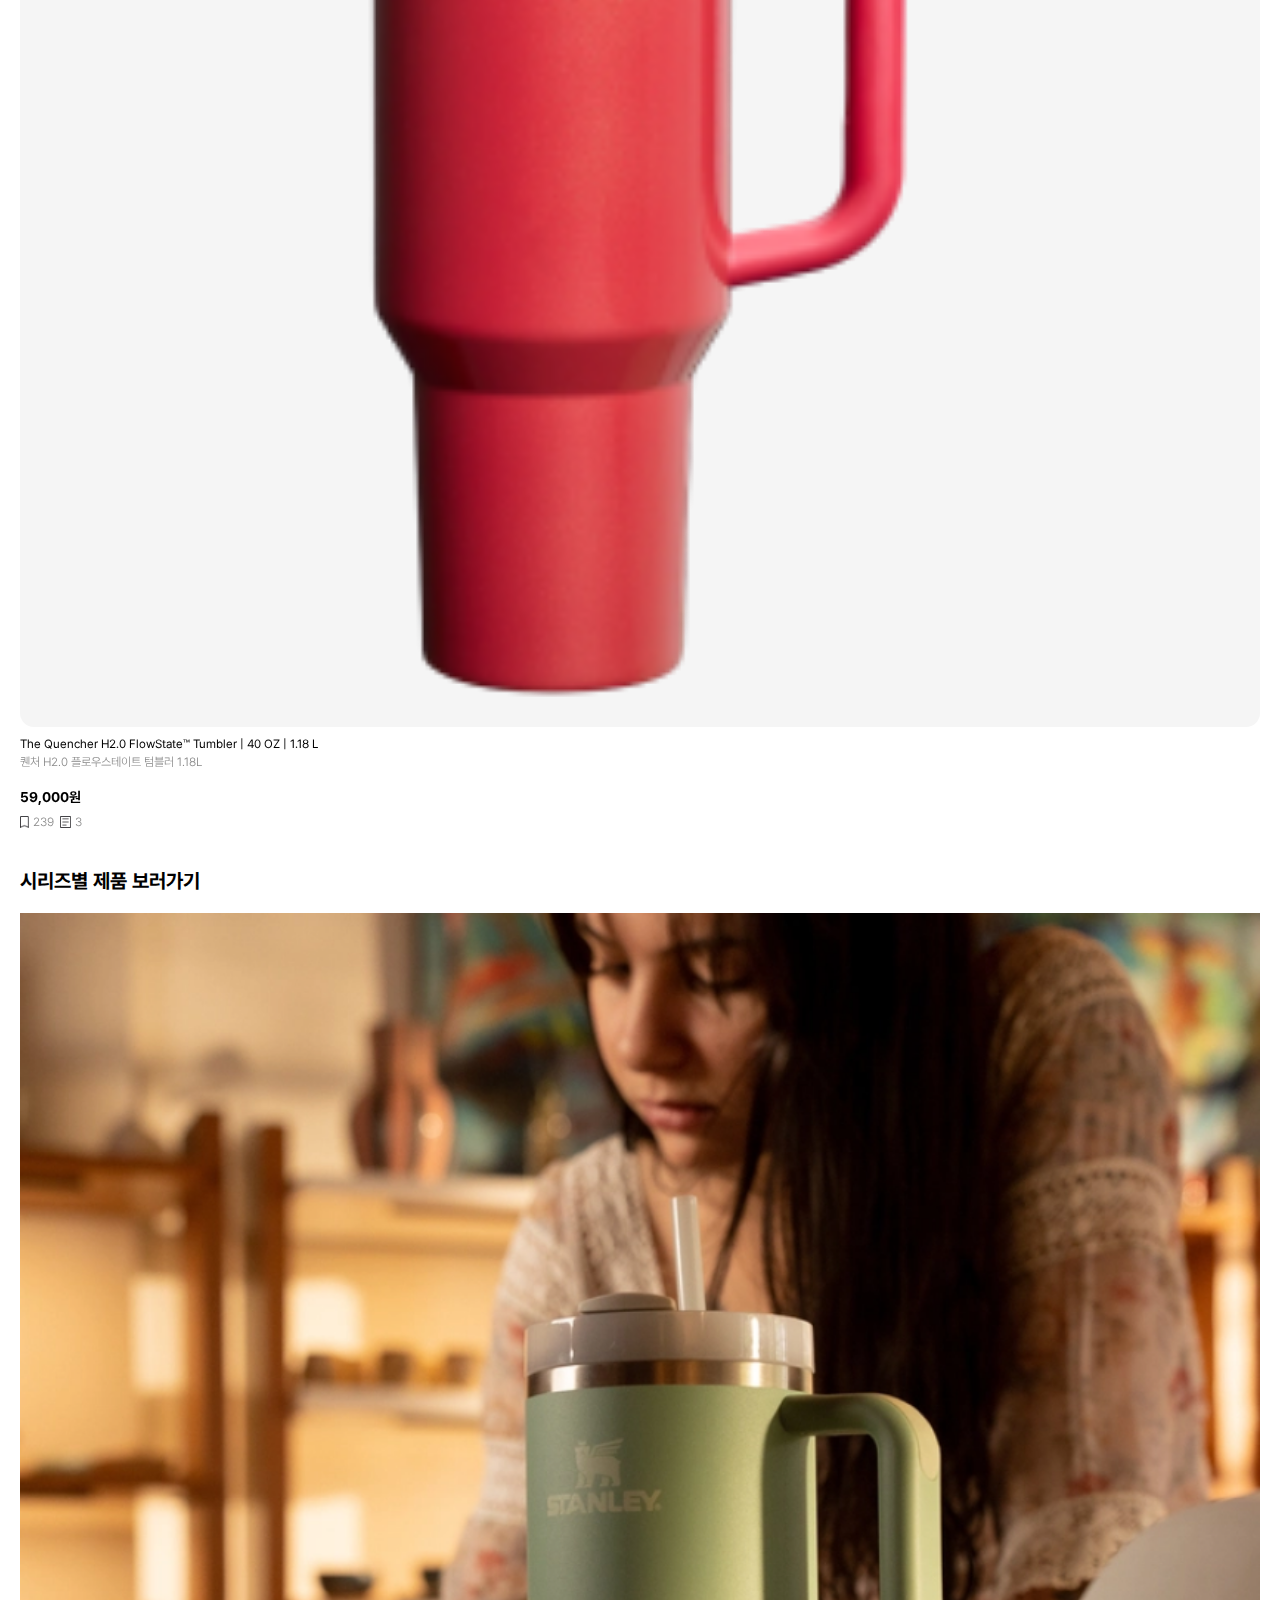
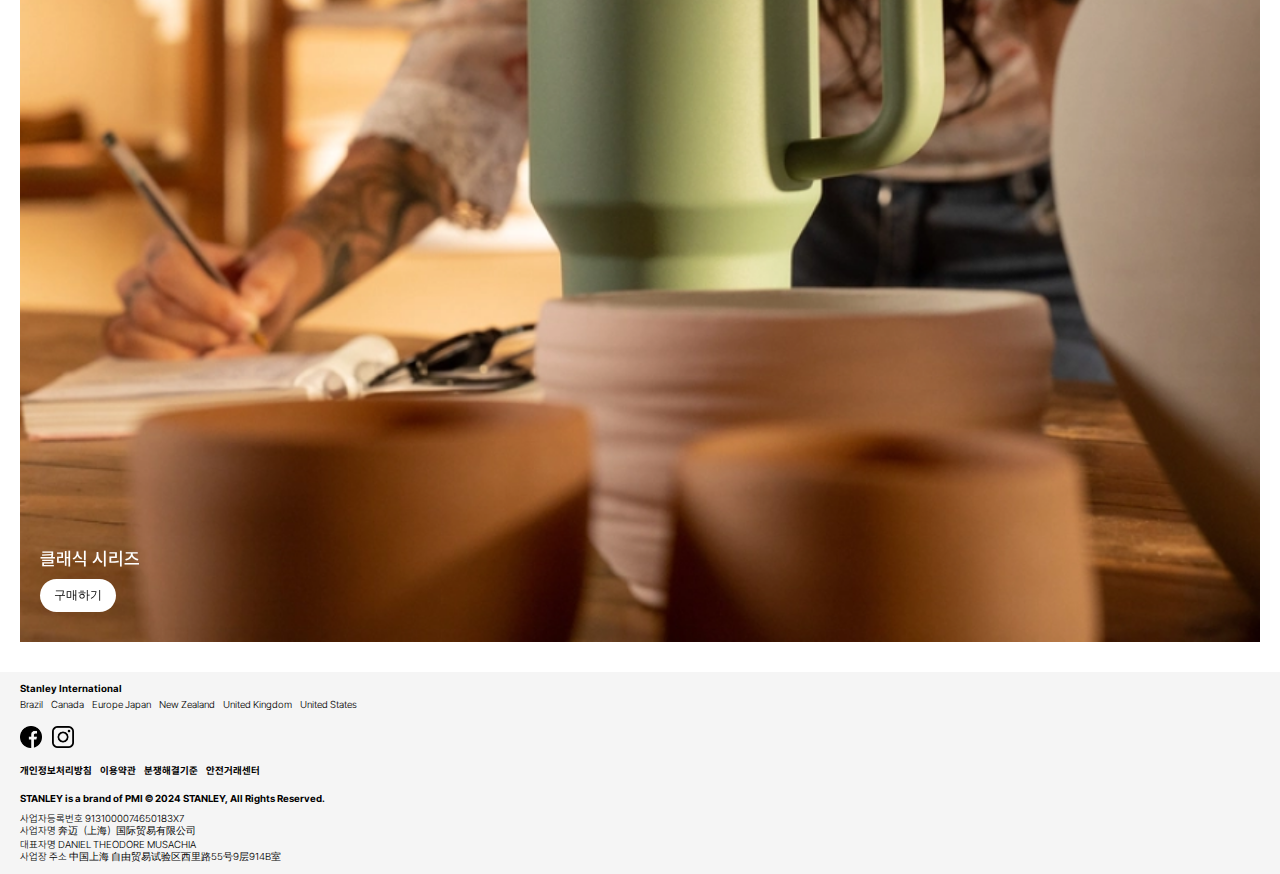
==== commit 2c9f7d95: "test" ====
--- a/index.html
+++ b/index.html
@@ -4,313 +4,707 @@
     <meta charset="UTF-8">
     <meta name="viewport" content="width=device-width, initial-scale=1.0">
     <title>Document</title>
-    <link rel="preconnect" href="https://fonts.googleapis.com">
-    <link rel="preconnect" href="https://fonts.gstatic.com" crossorigin>
-    <link href="https://fonts.googleapis.com/css2?family=Noto+Sans+KR:wght@100..900&display=swap" rel="stylesheet">
     <link rel="stylesheet" href="./css/style.css">
     <link rel="stylesheet" href="./css/tablet.css">
     <link rel="stylesheet" href="./css/desktop.css">
+    <link rel="stylesheet" href="./css/font.css">
     <link rel="stylesheet" href="./css/reset.css">
-    <link rel="stylesheet" href="./css/font.css">
-    <link rel="stylesheet" href="./main.js">
     <link rel="stylesheet" href="https://cdn.jsdelivr.net/npm/swiper@11/swiper-bundle.min.css"/>
-    <link href="https://unpkg.com/aos@2.3.1/dist/aos.css" rel="stylesheet">
-    <script src="https://unpkg.com/aos@2.3.1/dist/aos.js"></script>
-    <link rel="stylesheet" href="https://cdn.jsdelivr.net/npm/swiper@11/swiper-bundle.min.css"/>
-    <script src="https://cdn.jsdelivr.net/npm/swiper@11/swiper-bundle.min.js"></script>
-
+    
 </head>
 <body>
     <div id="wrapper">
         <header>
             <div class="wrap">
                 <h1>
-                    <a href="#">
-                        <img src="./images/logo.png" alt="">
-                    </a>
+                    <a href="#"><img src="./images/logo.png" alt=""></a>
                 </h1>
-                <div class="button">
-                    <div class="lang">
-                        <button type="button">KR</button>
-                    </div>
-                    <div class="btn-opn">
-                        <button type="button">
-                             <span>menu</span>
-                        </button>
-                    </div>
-                </div>
-                <nav>
-                    <div class="gnb">
-                        <div><a href="#">BRAND</a></div>
-                        <div><a href="#">MENU</a></div>
-                        <div><a href="#">POP CULTURE</a></div>
-                        <div><a href="#">STORE</a></div>
-                        <div><a href="#">EVENT</a></div>
-                    </div>
-                    <div class="sns">
-                        <div class="facebook">
-                            <a href="#"><img src="./images/facebook.png" alt=""></a>
-                            <p>Randys Donuts KR</p>
-                        </div>
-                        <div class="insta">
-                            <a href="#"><img src="./images/insta.png" alt=""></a>
-                            <p>andysdonuts1952kr</p>
-                        </div>
-                    </div>
+                <nav class="pc">
+                    <div><a href="#">스탠리 소개</a></div>
+                    <div><a href="#">고객센터</a></div>
+                    <div><a href="#">로그인</a></div>
+                    <div><a href="#">마이페이지</a></div>
                 </nav>
+                <div class="btn-shopping">
+                    <button type="button" class="btn-wish">
+                        <img src="./images/wish.png" alt="">
+                    </button>
+                    <button type="button" class="btn-cart">
+                        <img src="./images/bag.png" alt="">
+                        <span class="count">0</span>
+                    </button>
+                </div>
+                <form action="">
+                    <div class="btn-search">
+                        <button type="button"><img src="./images/search.png" alt=""></button>
+                    </div>
+                    <div class="search">
+                        <input type="text" placeholder="검색어 입력" name="" id="">
+                    </div>
+                    <div class="btn-camera">
+                        <button type="button"><img src="./images/camera.png" alt=""></button>
+                    </div>
+                </form>
             </div>
         </header>
-        <div class="main">
-            <video loop autoplay muted playsinline>
-                <source src="./images/main.mov" type="video/mp4">
-              </video>           
+        <div class="banner">
+            <div class="wrap">
+                <div class="tit">
+                    <img src="./images/banner.png" alt="">
+                    <p>모든 제품</p>
+                </div>
+                <div class="swiper content">
+                    <div class="swiper-wrapper">
+                        <div class="swiper-slide">
+                            <a href="#">
+                                <img src="./images/coffee.png" alt="">
+                                <p>커피용기</p>
+                            </a>
+                        </div>
+                        <div class="swiper-slide">
+                            <a href="#">
+                                <img src="./images/beer.png" alt="">
+                                <p>맥주용기</p>
+                            </a>
+                        </div>
+                        <div class="swiper-slide">
+                            <a href="#">
+                                <img src="./images/food.png" alt="">
+                                <p>음식용기</p>
+                            </a>
+                        </div>
+                        <div class="swiper-slide">
+                            <a href="#">
+                                <img src="./images/clooler.png" alt="">
+                                <p>쿨러</p>
+                            </a>
+                        </div>
+                        <div class="swiper-slide">
+                            <a href="#">
+                                <img src="./images/water.png" alt="">
+                                <p>워터저그</p>
+                            </a>
+                        </div>
+                        <div class="swiper-slide">
+                            <a href="#">
+                                <img src="./images/tools.png" alt="">
+                                <p>조리도구</p>
+                            </a>
+                        </div>
+                        <div class="swiper-slide">
+                            <a href="#">
+                                <img src="./images/camp.png" alt="">
+                                <p>캠핑용 커피</p>
+                            </a>
+                        </div>
+                        <div class="swiper-slide">
+                            <a href="#">
+                                <img src="./images/lunch.png" alt="">
+                                <p>도시락</p>
+                            </a>
+                        </div>
+                        <div class="swiper-slide">
+                            <a href="#">
+                                <img src="./images/lunchbox.png" alt="">
+                                <p>런치박스</p>
+                            </a>
+                        </div>
+                    </div>
+                </div>
+            </div>
         </div>
-        <div class="con-1">
+        <div class="sec-1">
+            <div class="wrap">
+                <div class="main-text">
+                    <p class="tit">Find Something They’ll Love</p>
+                    <p class="sub">황금빛 연말을 위한 최고의 선물 스탠리 한정판으로 마음을 전하세요.</p>
+                </div>
+                <div class="content">
+                    <div class="con-1">
+                        <div class="main-img">
+                            <img class="pc tab" src="./images/con-1 img(1).png" alt="">
+                            <img class="pc tab" src="./images/con-1 img(2).png" alt="">
+                        </div>
+                    </div>
+                    <div class="con-2">
+                        <div class="quencher">
+                            <div class="thum">
+                                <a href=""><img src="./images/quencher.png" alt=""></a>
+                                <div class="text">
+                                    <p class="tit">홀리데이 퀀처 H2.0</p>
+                                    <p class="sub">Comfort & Joy 컬렉션으로 일년 내내 따뜻한 휴일을 보내세요.</p>
+                                </div>
+                            </div>
+                            <div class="item">
+                                <div class="item-1">
+                                    <div class="img">
+                                        <a href="#"><img src="./images/quencher(1).png" alt=""></a>
+                                    </div>
+                                    <div class="text">
+                                        <p class="eng">The Holiday Quencher H2.0 FlowState™ Tumbler</p>
+                                        <p class="kor">더홀리데이 퀜처 H2.0 플로우스테이트 텀블러</p>
+                                        <div class="price">
+                                            <p>10%</p>
+                                            <p>53,100원</p>
+                                        </div>
+                                    </div>
+                                </div>
+                            </div>
+                        </div>
+                        <div class="party">
+                            <div class="thum">
+                                <a href=""><img src="./images/party.png" alt=""></a>
+                                <div class="text">
+                                    <p class="tit">파티에 어울리는 추천템</p>
+                                    <p class="sub">사랑하는 사람들과 더욱 우아하고 반짝거리는 파티를 즐겨보세요.</p>
+                                </div>
+                            </div>
+                            <div class="item">
+                                <div class="item-1">
+                                    <div class="img">
+                                        <a href="#"><img src="./images/party(1).png" alt=""></a>
+                                    </div>
+                                    <div class="text">
+                                        <p class="eng">The Holiday Stay-Chill</p>
+                                        <p class="kor">더 홀리데이 스테이칠 그라울러 세트</p>
+                                        <div class="price">
+                                            <p>10%</p>
+                                            <p>210,000원</p>
+                                        </div>
+                                    </div>
+                                </div>
+                                <div class="item-2">
+                                    <div class="img">
+                                        <a href="#"><img src="./images/party(2).png" alt=""></a>
+                                    </div>
+                                    <div class="text">
+                                        <p class="eng">Classic Stay-Chill Beer Pint</p>
+                                        <p class="kor">클래식 스테이칠 비어 파인트</p>
+                                        <div class="price">
+                                            <p>10%</p>
+                                            <p>41,200원</p>
+                                        </div>
+                                    </div>
+                                </div>
+                            </div>
+                        </div>
+                    </div>
+                    <div class="con-3">
+                        <div class="key">
+                            <div class="thum">
+                                <a href="#"><img src="./images/key.png" alt=""></a>
+                                <div class="text">
+                                    <p class="tit">텀블러 장식 키체인</p>
+                                    <p class="sub">베스트 셀러인 Rose Quartz와 Comfort & Joy 컬렉션과 어울리는 미니 사이즈 키 체인입니다.</p>
+                                </div>
+                            </div>
+                            <div class="item">
+                                <div class="item-1">
+                                    <div class="img">
+                                        <a href="#"><img src="./images/key(1).png" alt=""></a>
+                                    </div>
+                                    <div class="text">
+                                        <p class="eng">The Quencher H2.0 Tumbler Ornament Keychain Gold</p>
+                                        <p class="kor">더 퀜처 H2.0 텀블러 오너먼트 키체인 골드</p>
+                                        <div class="price">
+                                            <p>10%</p>
+                                            <p>19,000원</p>
+                                        </div>
+                                    </div>
+                                </div>
+                                <div class="item-2">
+                                    <div class="img">
+                                        <a href="#"><img src="./images/key(2).png" alt=""></a>
+                                    </div>
+                                    <div class="text">
+                                        <p class="eng">The Quencher H2.0 Tumbler Ornament Keychain Pomegranate</p>
+                                        <p class="kor">더 퀜처 H2.0 텀블러 오너먼트 키체인 버건디</p>
+                                        <div class="price">
+                                            <p>10%</p>
+                                            <p>19,000원</p>
+                                        </div>
+                                    </div>
+                                </div>
+                            </div>
+                        </div>
+                        <div class="stay-chil">
+                            <div class="thum">
+                                <a href=""><img src="./images/stay-chil.png" alt=""></a>
+                                <div class="text">
+                                    <p class="tit">홀리데이 스테이칠 스태킹 파인트</p>
+                                    <p class="sub">좋아하는 휴일 맥주나 음료를 채워서 마셔보세요.</p>
+                                </div>
+                            </div>
+                            <div class="item">
+                                <div class="item-1">
+                                    <div class="img">
+                                        <a href="#"><img src="./images/stay-chil(1).png" alt=""></a>
+                                    </div>
+                                    <div class="text">
+                                        <p class="eng">The Holiday Stay-Chill Stacking Pint Gilded Celadon</p>
+                                        <p class="kor">더 홀리데이 스테이칠 스태킹 파인트</p>
+                                        <div class="price">
+                                            <p>10%</p>
+                                            <p>32,900원</p>
+                                        </div>
+                                    </div>
+                                </div>
+                                <div class="item-2">
+                                    <div class="img">
+                                        <a href="#"><img src="./images/stay-chil(2).png" alt=""></a>
+                                    </div>
+                                    <div class="text">
+                                        <p class="eng">The Holiday Stay-Chill Stacking Pint Gilded Pomegranate</p>
+                                        <p class="kor">더 홀리데이 스테이칠 스태킹 파인트</p>
+                                        <div class="price">
+                                            <p>10%</p>
+                                            <p>32,900원</p>
+                                        </div>
+                                    </div>
+                                </div>
+                            </div>
+                        </div>
+                    </div>
+                </div>
+            </div>
+        </div> 
+        <div class="sec-2">
             <div class="wrap">
                 <div class="text">
-                    <div class="sub">
-                        <p>World Famous Since 1952</p>
-                    </div>
-                    <div class="tit">
-                        <p>Randy’s Donuts<br>Story</p>
-                    </div>
-                    <div class="info">
-                        <p>1952년부터 미국 로스앤젤레스의 아이콘으로 자리 잡은 수제 도넛 브랜드,<br>랜디스 도넛만의 특별함을 만나보세요. </p>
-                    </div>
-                </div>
-                <div class="btn-more">
-                    <button type="button">
-                        <div class="border">
-                            <div>
-                                <img src="./images/more.png" alt="">
-                            </div>
-                        </div>
-                    </button>
-                </div>
+                    <p class="tit">Best sellers</p>
+                    <p class="sub">인기 상품</p>
+                </div>
+                <div class="swiper sellers">
+                    <div class="swiper-wrapper">
+                      <div class="swiper-slide">
+                        <div class="thum">
+                            <a href="#"><img src="./images/item-1.png" alt=""></a>
+                        </div>
+                        <div class="text">
+                            <p class="eng">The Quencher H2.0 FlowState™ Tumbler | 40 OZ | 1.18 L</p>
+                            <p class="kor">퀜처 H2.0 플로우스테이트 텀블러 1.18L</p>
+                        </div>
+                        <div class="price">
+                            <p>59,000원</p>
+                        </div>
+                        <div class="info">
+                            <div class="bookmark">
+                                <a href="#">
+                                    <img src="./images/bookmark.png" alt="">
+                                    <p>10,558</p>
+                                </a>
+                            </div>
+                            <div class="review">
+                                <a href="#">
+                                    <img src="./images/review.png" alt="">
+                                    <p>1,063</p>
+                                </a>
+                            </div>
+                        </div>
+                      </div>
+                      <div class="swiper-slide">
+                        <div class="thum">
+                            <a href="#"><img src="./images/item-2.png" alt=""></a>
+                        </div>
+                        <div class="text">
+                            <p class="eng">The Quencher H2.0 FlowState™ Tumbler | 40 OZ | 0.88L</p>
+                            <p class="kor">퀜처 H2.0 플로우스테이트 텀블러 0.88L</p>
+                        </div>
+                        <div class="price">
+                            <p>49,000원</p>
+                        </div>
+                        <div class="info">
+                            <div class="bookmark">
+                                <a href="#">
+                                    <img src="./images/bookmark.png" alt="">
+                                    <p>9,252</p>
+                                </a>
+                            </div>
+                            <div class="review">
+                                <a href="#">
+                                    <img src="./images/review.png" alt="">
+                                    <p>710</p>
+                                </a>
+                            </div>
+                        </div>
+                      </div>
+                      <div class="swiper-slide">
+                        <div class="thum">
+                            <a href="#"><img src="./images/item-3.png" alt=""></a>
+                        </div>
+                        <div class="text">
+                            <p class="eng">The Quencher H2.0 FlowState™ Tumbler (Soft Matte) | 30 OZ | 0.88 L</p>
+                            <p class="kor">퀜처 H2.0 플로우스테이트 소프트 매트 텀블러 0.88L</p>
+                        </div>
+                        <div class="price">
+                            <p>49,000원</p>
+                        </div>
+                        <div class="info">
+                            <div class="bookmark">
+                                <a href="#">
+                                    <img src="./images/bookmark.png" alt="">
+                                    <p>7,398</p>
+                                </a>
+                            </div>
+                            <div class="review">
+                                <a href="#">
+                                    <img src="./images/review.png" alt="">
+                                    <p>602</p>
+                                </a>
+                            </div>
+                        </div>
+                      </div>
+                      <div class="swiper-slide">
+                        <div class="thum">
+                            <a href="#"><img src="./images/item-4.png" alt=""></a>
+                        </div>
+                        <div class="text">
+                            <p class="eng">The Quencher H2.0 FlowState™ Tumbler | 14 OZ | 0.4 L</p>
+                            <p class="kor">퀜처 H2.0 플로우스테이트 텀블러 0.4L</p>
+                        </div>
+                        <div class="price">
+                            <p>36,000원</p>
+                        </div>
+                        <div class="info">
+                            <div class="bookmark">
+                                <a href="#">
+                                    <img src="./images/bookmark.png" alt="">
+                                    <p>6,398</p>
+                                </a>
+                            </div>
+                            <div class="review">
+                                <a href="#">
+                                    <img src="./images/review.png" alt="">
+                                    <p>582</p>
+                                </a>
+                            </div>
+                        </div>
+                      </div>
+                      <div class="swiper-slide">
+                        <div class="thum">
+                            <a href="#"><img src="./images/item-5.png" alt=""></a>
+                        </div>
+                        <div class="text">
+                            <p class="eng">The IceFlow Flip Straw Tumbler | 30 OZ | 0.88 L</p>
+                            <p class="kor">아이스플로우 스트로우 텀블러 0.88L</p>
+                        </div>
+                        <div class="price">
+                            <p>49,000원</p>
+                        </div>
+                        <div class="info">
+                            <div class="bookmark">
+                                <a href="#">
+                                    <img src="./images/bookmark.png" alt="">
+                                    <p>1,455</p>
+                                </a>
+                            </div>
+                            <div class="review">
+                                <a href="#">
+                                    <img src="./images/review.png" alt="">
+                                    <p>194</p>
+                                </a>
+                            </div>
+                        </div>
+                      </div>
+                    </div>
+                </div> 
             </div>
         </div>
-        <div class="con-2">
+        <div class="sec-3">
             <div class="wrap">
-                <div class="fresh">
-                    <div class="img">
-                        <img src="./images/fresh.png" alt="">
-                    </div>
-                    <div class="text">
-                        <div class="tit">
-                            <p><span>최고의 재료</span>와 <span>특별한 비법</span>으로<br>완성된 도넛은 더욱 풍성한 맛을 선사하며,<br>신선함은<span> 오래도록</span> 유지됩니다.</p>
-                        </div>
-                        <div class="sub">
-                            <p>70년 역사의 랜디스 도넛은 매장에서 직접 만든 특별한 수제 도넛으로<br>정확히 같은 모양이 아니라는 점이 수제의 특별함 입니다.</p>
-                        </div>
-                    </div>
-                </div>
-                <div class="premium">
-                    <div class="text">
-                        <p>클래식 도넛부터 프리미엄 도넛까지<br> <span>다양하고 아낌없는 토핑으로</span><br>도넛의 신세계를 선사합니다. </p>
-                    </div>
-                    <div class="img">
-                        <img src="./images/premium.png" alt="">
+                <div class="main-text">
+                    <p class="tit">Day After Day, Year After Year</p>
+                    <p class="sub">최고를 위한 시작은 메시 X 스탠리 컬렉션과 함께 하세요.</p>
+                </div>
+                <div class="content">
+                    <div class="con-1">
+                        <div class="main-img">
+                            <img class="pc tab" src="./images/sec-3 img.png" alt="">
+                        </div>
+                    </div>
+                    <div class="con-2">
+                        <div class="thum">
+                            <a href=""><img src="./images/messi.png" alt=""></a>
+                            <div class="text">
+                                <p class="tit">메시 X 스탠리 1913</p>
+                                <p class="sub">끊임없이 노력하는 메시의 열정 스탠리와 함께 GOAT를 경험해 보세요.</p>
+                            </div>
+                        </div>
+                        <div class="item">
+                            <div class="item-1">
+                                <div class="img">
+                                    <a href="#"><img src="./images/messi(1).png" alt=""></a>
+                                </div>
+                                <div class="text">
+                                    <p class="eng">THE MESSI X STANLEY QUENCHER PROTOUR FLIP STRAW TUMBLER | 40 OZ</p>
+                                    <p class="kor">메시 x 스탠리 퀜처 프로투어 플립 스트로 텀블러 1.18L</p>
+                                    <div class="price">
+                                        <p>10%</p>
+                                        <p>71,100원</p>
+                                    </div>
+                                </div>
+                            </div>
+                            <div class="item-2">
+                                <div class="img">
+                                    <a href="#"><img src="./images/messi(2).png" alt=""></a>
+                                </div>
+                                <div class="text">
+                                    <p class="eng">THE MESSI X STANLEY ICEFLOW™ BOTTLE WITH FLIP STRAW LID | 24 OZ</p>
+                                    <p class="kor">메시 x 스탠리 아이스플로우 에어로라이트 플립 스트로 2.0 텀블러 710ml</p>
+                                    <div class="price">
+                                        <p>10%</p>
+                                        <p>71,100원</p>
+                                    </div>
+                                </div>
+                            </div>
+                        </div>
                     </div>
                 </div>
             </div>
         </div>
-        <div class="con-3">
+        <div class="sec-4">
             <div class="wrap">
                 <div class="text">
-                    <p class="tit">Best Menu</p>
-                    <p class="sub">랜디스 도넛의 <span>베스트 제품</span>을 소개합니다.</p>
-                </div>
-                <div class="swiper Menu">
+                    <p class="tit">Latest Drops</p>
+                    <p class="sub">최신 발매 상품</p>
+                </div>
+                <div class="swiper latest">
                     <div class="swiper-wrapper">
-                        <div class="swiper-slide">
-                            <a href="#"><img src="./images/donut(1).png" alt=""></a>
-                            <p class="type">Classic</p>
-                            <p class="name">글레이즈 도넛</p>
-                        </div>
-                        <div class="swiper-slide">
-                            <a href="#"><img src="./images/donut(2).png" alt=""></a>
-                            <p class="type">Premium</p>
-                            <p class="name">스프링 어니언 도넛</p>
-                        </div>
-                        <div class="swiper-slide">
-                            <a href="#"><img src="./images/donut(3).png" alt=""></a>
-                            <p class="type">Fancy</p>
-                            <p class="name">카라멜 코코넛 도넛</p>
-                        </div>
-                        <div class="swiper-slide">
-                            <a href="#"><img src="./images/donut(4).png" alt=""></a>
-                            <p class="type">Fancy</p>
-                            <p class="name">버터 크럼 도넛</p>
-                        </div>
-                    </div>
-                </div>
-                <div class="btn-more">
-                    <button type="button">
-                        <div class="border">
-                            <div>
-                                <img src="./images/more.png" alt="">
-                            </div>
-                        </div>
-                    </button>
-                </div>
+                      <div class="swiper-slide">
+                        <div class="thum">
+                            <a href="#"><img src="./images/item(1).png" alt=""></a>
+                        </div>
+                        <div class="text">
+                            <p class="eng">The Quencher H2.0 FlowState™ Tumbler | 40 OZ | 1.18 L</p>
+                            <p class="kor">퀜처 H2.0 플로우스테이트 텀블러 1.18L</p>
+                        </div>
+                        <div class="price">
+                            <p>59,000원</p>
+                        </div>
+                        <div class="info">
+                            <div class="bookmark">
+                                <a href="#">
+                                    <img src="./images/bookmark.png" alt="">
+                                    <p>239</p>
+                                </a>
+                            </div>
+                            <div class="review">
+                                <a href="#">
+                                    <img src="./images/review.png" alt="">
+                                    <p>3</p>
+                                </a>
+                            </div>
+                        </div>
+                      </div>
+                      <div class="swiper-slide">
+                        <div class="thum">
+                            <a href="#"><img src="./images/item(2).png" alt=""></a>
+                        </div>
+                        <div class="text">
+                            <p class="eng">The Stanley Cross Bottle Essentials Case</p>
+                            <p class="kor">더 스탠리 크로스 보틀 에센셜 케이스</p>
+                        </div>
+                        <div class="price">
+                            <p>30,000원</p>
+                        </div>
+                        <div class="info">
+                            <div class="bookmark">
+                                <a href="#">
+                                    <img src="./images/bookmark.png" alt="">
+                                    <p>54</p>
+                                </a>
+                            </div>
+                            <div class="review">
+                                <a href="#">
+                                    <img src="./images/review.png" alt="">
+                                    <p>3</p>
+                                </a>
+                            </div>
+                        </div>
+                      </div>
+                      <div class="swiper-slide">
+                        <div class="thum">
+                            <a href="#"><img src="./images/item(3).png" alt=""></a>
+                        </div>
+                        <div class="text">
+                            <p class="eng">The Quencher ProTour Flip Straw Tumbler | 40 OZ | 1.18 L</p>
+                            <p class="kor">퀜처 H2.0 프로투어 플립 스트로우 텀블러 1.18L</p>
+                        </div>
+                        <div class="price">
+                            <p>59,000원</p>
+                        </div>
+                        <div class="info">
+                            <div class="bookmark">
+                                <a href="#">
+                                    <img src="./images/bookmark.png" alt="">
+                                    <p>11</p>
+                                </a>
+                            </div>
+                            <div class="review">
+                                <a href="#">
+                                    <img src="./images/review.png" alt="">
+                                    <p>-</p>
+                                </a>
+                            </div>
+                        </div>
+                      </div>
+                      <div class="swiper-slide">
+                        <div class="thum">
+                            <a href="#"><img src="./images/item(4).png" alt=""></a>
+                        </div>
+                        <div class="text">
+                            <p class="eng">The Quencher H2.0 FlowState™ Tumbler | 14 OZ | 0.4 L</p>
+                            <p class="kor">퀜처 H2.0 플로우스테이트 텀블러 0.4L</p>
+                        </div>
+                        <div class="price">
+                            <p>36,000원</p>
+                        </div>
+                        <div class="info">
+                            <div class="bookmark">
+                                <a href="#">
+                                    <img src="./images/bookmark.png" alt="">
+                                    <p>19</p>
+                                </a>
+                            </div>
+                            <div class="review">
+                                <a href="#">
+                                    <img src="./images/review.png" alt="">
+                                    <p>-</p>
+                                </a>
+                            </div>
+                        </div>
+                      </div>
+                      <div class="swiper-slide">
+                        <div class="thum">
+                            <a href="#"><img src="./images/item(5).png" alt=""></a>
+                        </div>
+                        <div class="text">
+                            <p class="eng">The Quencher ProTour Flip Straw Tumbler | 20 OZ | 0.6 L</p>
+                            <p class="kor">퀜처 H2.0 프로투어 플립 스트로우 텀블러 0.6L</p>
+                        </div>
+                        <div class="price">
+                            <p>39,000원</p>
+                        </div>
+                        <div class="info">
+                            <div class="bookmark">
+                                <a href="#">
+                                    <img src="./images/bookmark.png" alt="">
+                                    <p>44</p>
+                                </a>
+                            </div>
+                            <div class="review">
+                                <a href="#">
+                                    <img src="./images/review.png" alt="">
+                                    <p>-</p>
+                                </a>
+                            </div>
+                        </div>
+                      </div>
+                    </div>
+                </div> 
             </div>
         </div>
-        <div class="con-4">
+        <div class="sec-5">
             <div class="wrap">
                 <div class="text">
-                    <p>Randy’s<br>Donuts<br>in Korea</p>
-                    <div class="btn-search">
-                        <button>매장 찾기</button>
-                    </div>
-                </div>
-                <div class="img">
-                    <div class="image-1">
-                        <img src="./images/con-4(1).png" alt="">
-                    </div>
-                    <div class="image-2">
-                        <img src="./images/con-4(3).png" alt="">
-                    </div>
-                    <div class="image-3">
-                        <img src="./images/con-4(2).png" alt="">
-                    </div>
-                    <div class="image-4">
-                        <img src="./images/con-4(4).png" alt="">
-                    </div>
-                </div>
-            </div>
-        </div>
-        <div class="con-5">
-            <div class="wrap">
-                <div class="text">
-                    <p class="tit">Event</p>
-                    <p class="sub">랜디스 도넛에서 진행 중인 <span>다양한 이벤트</span>를 즐겨보세요!</p>
-                </div>
-                <div class="swiper Event">
+                    <p>시리즈별 제품 보러가기</p>
+                </div>
+                <div class="swiper series">
                     <div class="swiper-wrapper">
                         <div class="swiper-slide">
-                            <img src="./images/con-5(1).png" />
-                        </div>
-                        <div class="swiper-slide">
-                            <img src="./images/con-5(2).png" />
-                        </div>
-                        <div class="swiper-slide">
-                            <img src="./images/con-5(3).png" />
-                        </div>
-                        <div class="swiper-slide">
-                            <img src="./images/con-5(4).png" />
-                         </div>
-                        <div class="swiper-slide">
-                            <img src="./images/con-5(5).png" />
-                         </div>
-                         <div class="swiper-slide">
-                            <img src="./images/con-5(6).png" />
-                        </div>
-                        <div class="swiper-slide">
-                            <img src="./images/con-5(7).png" />
-                        </div>
-                    </div>
-                </div>
-                <div class="btn-more">
-                    <button type="button">
-                        <div class="border">
-                            <div>
-                                <img src="./images/more.png" alt="">
-                            </div>
-                        </div>
-                    </button>
-                </div>
-            </div>
-        </div>
-        <div class="con-6">
-            <div class="wrap">
-                <div class="text">
-                    <p class="tit">Be a Family<br>With<br>Randy’s</p>
-                    <p class="sub">랜디스 도넛과 함께 할<br><span>가맹점 점주님</span>을 모집합니다.</p>
-                    <div class="btn-search">
-                        <button>더 알아보기</button>
-                    </div>
-                </div>
-                <div class="img">
-                    <div class="sec-1">
-                        <div class="image-1">
-                            <img src="./images/con-6(1).png" alt="">
-                        </div>
-                    </div>
-                    <div class="sec-2">
-                        <div class="image-2">
-                            <img src="./images/con-6(2).png" alt="">
-                        </div>
-                        <div class="image-3">
-                            <img src="./images/con-6(3).png" alt="">
-                        </div>
-                    </div>
-                </div>
+                            <div class="thum">
+                                <a href="#"><img src="./images/classic.png" alt=""></a>
+                            </div>
+                            <div class="text">
+                                <p>클래식 시리즈</p>
+                                <button type="button">구매하기</button>
+                            </div>
+                        </div>
+                        <div class="swiper-slide">
+                            <div class="thum">
+                                <a href="#"><img src="./images/go.png" alt=""></a>
+                            </div>
+                            <div class="text">
+                                <p>GO 시리즈</p>
+                                <button type="button">구매하기</button>
+                            </div>
+                        </div>
+                        <div class="swiper-slide">
+                            <div class="thum">
+                                <a href="#"><img src="./images/adventure.png" alt=""></a>
+                            </div>
+                            <div class="text">
+                                <p>어드벤쳐 시리즈</p>
+                                <button type="button">구매하기</button>
+                            </div>
+                        </div>
+                        <div class="swiper-slide">
+                            <div class="thum">
+                                <a href="#"><img src="./images/legacy.png" alt=""></a>
+                            </div>
+                            <div class="text">
+                                <p>레거시 시리즈</p>
+                                <button type="button">구매하기</button>
+                            </div>
+                        </div>
+                        <div class="swiper-slide">
+                            <div class="thum">
+                                <a href="#"><img src="./images/master.png" alt=""></a>
+                            </div>
+                            <div class="text">
+                                <p>마스터 시리즈</p>
+                                <button type="button">구매하기</button>
+                            </div>
+                        </div>
+                        <div class="swiper-slide">
+                            <div class="thum">
+                                <a href="#"><img src="./images/titanium.png" alt=""></a>
+                            </div>
+                            <div class="text">
+                                <p>티타늄 시리즈</p>
+                                <button type="button">구매하기</button>
+                            </div>
+                        </div>
+                    </div>
+                </div> 
             </div>
         </div>
         <footer>
             <div class="wrap">
-                <div class="logo">
-                    <img src="./images/logo.png" alt="">
+                <div class="site">
+                    <p>Stanley International</p>
+                    <ul>
+                        <li>Brazil</li>
+                        <li>Canada</li>
+                        <li>Europe Japan</li>
+                        <li>New Zealand</li>
+                        <li>United Kingdom</li>
+                        <li>United States</li>
+                    </ul>
+                </div>
+                <div class="sns">
+                    <a href="#"><img src="./images/facebook.png" alt=""></a>
+                    <a href="#"><img src="./images/insta.png" alt=""></a>
+                </div>
+                <div class="util">
+                    <ul>
+                        <li>개인정보처리방침</li>
+                        <li>이용약관</li>
+                        <li>분쟁해결기준</li>
+                        <li>안전거래센터</li>
+                    </ul>
                 </div>
                 <div class="info">
-                    <div class="tit">COMPANY INFO.</div>
-                    <div class="company">서울특별시 마포구 동교로 247 4층, 5층 사업자등록번호 : 565-87-01114 대표 번호 : 02-6954-0621 대표 메일 : randysdonuts@rapport-l.com</div>
-                    <div class="copyright">Copyright ⓒ 2019, Randy's Donuts. All Rights Reserved</div>
+                    <p class="tit">STANLEY is a brand of PMI © 2024 STANLEY, All Rights Reserved.</p>
+                    <p class="sub">사업자등록번호 9131000074650183X7<br>사업자명 奔迈（上海）国际贸易有限公司<br>대표자명 DANIEL THEODORE MUSACHIA<br>사업장 주소 中国上海 自由贸易试验区西里路55号9层914B室</p>
                 </div>
             </div>
+        </footer> 
         </footer>
     </div>
-    <script src="https://code.jquery.com/jquery-3.7.1.min.js" integrity="sha256-/JqT3SQfawRcv/BIHPThkBvs0OEvtFFmqPF/lYI/Cxo=" crossorigin="anonymous"></script>
-    <script>
-        const $nav = document.querySelector("nav");
-        const $navBtn = document.querySelector(".btn-opn");
-        const $header = document.querySelector("header");
 
-        $navBtn.addEventListener("click", () => {
-            $navBtn.classList.toggle("on");
-            $nav.classList.toggle("on");
-        });
+    <script src="https://cdn.jsdelivr.net/npm/swiper@11/swiper-bundle.min.js"></script>
+    <script src="./js/main.js"></script>
 
-        AOS.init();
-        
-        var swiper = new Swiper(".Menu", {
-            slidesPerView: 3,
-            spaceBetween: 30,
-            breakpoints: {
-            640: {
-            slidesPerView: 3,
-            spaceBetween: 20,
-            },
-            768: {
-            slidesPerView: 4,
-            spaceBetween: 20,
-            },
-            1024: {
-            slidesPerView: 4,
-            spaceBetween: 20,
-            },
-            },
-        });
-
-        var swiper = new Swiper(".Event", {
-            slidesPerView : 3,
-            spaceBetween : 10,
-            breakpoints: {
-            640: {
-            slidesPerView: 3,
-            spaceBetween: 20,
-            },
-            768: {
-            slidesPerView: 4,
-            spaceBetween: 20,
-            },
-            1024: {
-            slidesPerView: 6,
-            spaceBetween: 20,
-            },
-            },
-        });
-
-    </script>
 </body>
 </html>--- a/css/style.css
+++ b/css/style.css
@@ -5,508 +5,520 @@
 
 
 #wrapper{min-width: 300px;}
-.wrap{padding: 10px 20px;}
-
-body #wrapper > *{background-color: #fff;}
-
-header{
+
+.wrap{
+    padding: 10px 20px;
+    font-family: "Pretendard";
+}
+
+header{}
+header .wrap{
+    display: flex;
+    flex-wrap: wrap;
+    justify-content: space-between;
+    align-items: center;
+}
+header .wrap h1{}
+header .wrap h1 img{
+    width: 100px;
+}
+header .wrap .btn-shopping{
+    display: flex;
+    gap: 8px;
+}
+header .wrap .btn-shopping button{}
+header .wrap .btn-shopping .btn-cart{position: relative;}
+header .wrap .btn-shopping .btn-cart .count{
+    width: 16px;
+    height: 16px;
+    border-radius: 50%;
+    background-color: #FF312A;
     position: absolute;
     top: 0;
-    left: 0;
-    width: 100%;
-    z-index: 999999;
-    background-color: transparent !important;
-}
-header .wrap{
-    display: flex;
-    justify-content: space-between;
-    align-items: center;
-}
-header .wrap h1{
-    position: relative;
-    z-index: 999;
-}
-header .wrap h1 img{width: 30px;}
-header .wrap .button{
-    display: flex;
-    align-items: center;
-    gap: 20px;
-}
-header .wrap .button{
-}
-header .wrap .button .lang{
-    position: relative;
-    z-index: 999;
-}
-header .wrap .button .lang button{
-    color: #ffffff;
-    font-family: "filson";
+    right: 0;
+    transform: translate(9px, -1px);
+    color: #fff;
+    font-weight: 500;
     font-size: 10px;
-}
-
-header .wrap .button .btn-opn{
-    z-index: 9999;
-    position: relative;
-}
-
-header .wrap .button .btn-opn button{
-    display: flex;
-    width: 30px;
-    height: 30px;
-    flex-direction: column;
-    gap: 3px;
+    display: flex;
     justify-content: center;
     align-items: center;
+}
+header .wrap .btn-shopping img{
+    width: 24px;
+}
+header .wrap form{
+    width: 100%;
+    background-color: #F5F5F5;
+    display: flex;
+    padding: 8px 12px;
+    border-radius: 999px;
+    margin: 12px 0;
+}
+header .wrap form .btn-search{}
+header .wrap form .search{
+    width: 100%;
+}
+header .wrap form .search input{
+    width: 100%;
+    height: 100%;
+    color: #4d4d4d;
+    margin-left: 20px;
+}
+header .wrap form .search input::placeholder{
+    color: #4d4d4d;
+    font-size: 12px;
+}
+header .wrap form .btn-camera{
+    margin-left: auto;
+}
+header .wrap form button{}
+header .wrap form button img{width: 16px;}
+
+.banner{}
+.banner .wrap{}
+.banner .wrap .tit{
+    display: flex;
+    gap: 6px;
+    align-items: center;
+}
+.banner .wrap .tit img{width: 14px;}
+.banner .wrap .tit p{
+    font-size: 14px;
+    font-weight: 800;
+}
+.banner .wrap .content{}
+.banner .wrap .content .swiper-wrapper{
+    align-items: flex-end;
+}
+.banner .wrap .content .swiper-wrapper>div{
+    padding: 10px 0;
+    width: 80px;
+}
+.banner .wrap .content .swiper-wrapper a{
+    display: flex;
+    flex-direction: column;
+    gap: 10px;
+}
+.banner .wrap .content .swiper-wrapper img{
+    display: block;
+    width: 100%;
+    height: 100%;
+    object-fit: cover;
+}
+.banner .wrap .content .swiper-wrapper p{
+    text-wrap: nowrap;
+    font-size: 12px;
+    font-weight: 600;
+    line-height: 28px;
+    text-align: center;
+}
+.sec-1{}
+.sec-1 .wrap{
+    padding: unset;
+    max-width: calc(100% - 40px);
+    width: 100%;
+    margin: 0 auto;
+}
+.sec-1 .wrap .main-text{
+    display: flex;
+    flex-direction: column;
+    gap: 6px;
+    padding: 20px 0;
+}
+.sec-1 .wrap .main-text .tit{
+    font-size: 20px;
+    font-weight: 800;
+}
+.sec-1 .wrap .main-text .sub{
+    font-size: 14px;
+}
+
+.sec-1 .wrap>div .thum{
+    border-bottom: 1px solid #C6C6C6;
+}
+
+.sec-1 .wrap>div .thum .text{
+    display: flex;
+    flex-direction: column;
+    gap: 12px;
+    padding: 20px 0;
+}
+.sec-1 .wrap>div .thum img{
+    width: 100%;
+}
+.sec-1 .wrap>div .thum .tit{
+    font-size: 18px;
+    font-weight: 700;
+}
+.sec-1 .wrap>div .thum .sub{
+    font-size: 14px;
+}
+.sec-1 .wrap .item{
+    padding: 20px 0;
+    display: flex;
+    flex-direction: column;
+    gap: 20px;
+}
+.sec-1 .wrap .item>div{
+    display: flex;
+    gap: 10px;
+}
+
+.sec-1 .wrap .item .img{}
+.sec-1 .wrap>div .item .img img{
+    height: 87px;
+    padding: 10px 10px;
+    border-radius: 4px;
+    background-color: #F4F4F4;
+}
+.sec-1 .wrap>div .item .text{
+    display: flex;
+    flex-direction: column;
+    gap: 6px;
+    justify-content: center;
+
+}
+.sec-1 .wrap>div .item .text .eng{
+    font-size: 12px;
+    font-weight: 800;
+}
+.sec-1 .wrap>div .item .text .kor{
+    font-size: 12px;
+    color: #888888;
+    font-weight: 400;
+}
+.sec-1 .wrap>div .item .text .price{
+    display: flex;
+    gap: 6px;
+    padding-top: 10px;
+}
+.sec-1 .wrap>div .item .text .price p:nth-child(1){
+    font-size: 14px;
+    font-weight: 800;
+    color: #FF4802;
+}
+.sec-1 .wrap>div .item .text .price p:nth-child(2){
+    font-size: 14px;
+    font-weight: 800;
+}
+
+.sec-2{}
+.sec-2 .wrap{
+    width: 100%;
+}
+.sec-2 .wrap>.text{
+    padding: 20px 0;
+}
+.sec-2 .wrap .text .tit{
+    font-size: 20px;
+    font-weight: 800;
+    line-height: 32px;
+}
+.sec-2 .wrap .text .sub{
+    font-size: 14px;
+    color: #C1C1C1;
+}
+
+.sec-2 .wrap .swiper-wrapper{
     position: relative;
 }
-header .wrap .button .btn-opn button::before,
-header .wrap .button .btn-opn button span,
-header .wrap .button .btn-opn button::after{
-    display: block;
-    content: '';
-    width: 18px;
-    height: 2px;
-    background-color: #fff;
-    font-size: 0;
-}
-header .wrap .button .btn-opn.on button::before{position: absolute; top: 50%; left: 50%; transform: translate(-50%, -50%) rotate(-45deg);}
-header .wrap .button .btn-opn.on button span{display: none;}
-header .wrap .button .btn-opn.on button::after{position: absolute; top: 50%; left: 50%; transform: translate(-50%, -50%) rotate(45deg);}
-
-header .wrap nav{
-    position: fixed;
-    top: 0;
-    left: -100%;
-    width: 100%;
-    height: 100%;
-    background-color: #204782;
-    transition: all 0.3s;
-    padding: 0 12px;
-    transition: left 0.3s;
-    display: flex;
-    flex-direction: column;
-    justify-content: center;
-    gap: 90px;
-    padding: 0 20px;
-}
-header .wrap nav.on{
-    left: 0;
-}
-
-header .wrap nav .gnb{
-    font-family: "filson";
-    color: #ffffff;
-    font-size: 20px;
-    font-weight: 500;
-    display: flex;
-    flex-direction: column;
-    gap: 40px;
-    align-items: end;
-}
-header .wrap nav .sns{
+
+.sec-2 .wrap .swiper-wrapper>div{
     display: flex;
     flex-direction: column;
     gap: 10px;
 }
-header .wrap nav .sns>div{
+.sec-2 .wrap .swiper-wrapper .thum{}
+.sec-2 .wrap .swiper-wrapper .thum img{
+    width: 100%;
+    background-color: #F5F5F5;
+    border-radius: 14px;
+    padding: 10px 10px;
+}
+
+.sec-2 .wrap .swiper-wrapper>div .text{
+    font-size: 12px;
+    display: flex;
+    flex-direction: column;
+    gap: 4px;
+}
+.sec-2 .wrap .swiper-wrapper>div .text .eng{
+    font-weight: 800;
+    white-space: nowrap;
+    overflow: hidden;
+    text-overflow: ellipsis;
+}
+.sec-2 .wrap .swiper-wrapper>div .text .kor{
+    color: #888888;
+    white-space: nowrap;
+    overflow: hidden;
+    text-overflow: ellipsis;
+}
+
+.sec-2 .wrap .swiper-wrapper>div .price{
+    font-size: 14px;
+    font-weight: 800;
+    padding-top: 10px;
+}
+.sec-2 .wrap .swiper-wrapper>div .price p{}
+
+.sec-2 .wrap .swiper-wrapper>div .info{
+    display: flex;
+    gap: 6px;
+}
+.sec-2 .wrap .swiper-wrapper>div .info>div{}
+.sec-2 .wrap .swiper-wrapper>div .info>div a{
     display: flex;
     align-items: center;
     gap: 4px;
 }
-header .wrap nav .sns a{
+.sec-2 .wrap .swiper-wrapper>div .info img{
+    height: 12px;
+}
+.sec-2 .wrap .swiper-wrapper>div .info p{
+    font-size: 12px;
+    color: #888888;
+}
+
+.sec-3{}
+.sec-3 .wrap{
+    padding: unset;
+    max-width: calc(100% - 40px);
+    width: 100%;
+    margin: 0 auto;
+}
+.sec-3 .wrap .main-text{
+    display: flex;
+    flex-direction: column;
+    gap: 6px;
+    padding: 20px 0;
+}
+.sec-3 .wrap .main-text .tit{
+    font-size: 20px;
+    font-weight: 800;
+}
+.sec-3 .wrap .main-text .sub{
+    font-size: 14px;
+}
+
+.sec-3 .wrap .con-2 .thum{
+    border-bottom: 1px solid #C6C6C6;
+}
+
+.sec-3 .wrap .con-2 .thum .text{
+    display: flex;
+    flex-direction: column;
+    gap: 12px;
+    padding: 20px 0;
+}
+.sec-3 .wrap .con-2 .thum img{
+    width: 100%;
+}
+.sec-3 .wrap .con-2 .thum .tit{
+    font-size: 18px;
+    font-weight: 700;
+}
+.sec-3 .wrap .con-2 .thum .sub{
+    font-size: 14px;
+}
+
+.sec-3 .wrap .con-2 .item{
+    padding: 20px 0;
+    display: flex;
+    flex-direction: column;
+    gap: 20px;
+}
+.sec-3 .wrap .con-2 .item>div{
+    display: flex;
+    gap: 10px;
+}
+
+.sec-3 .wrap .con-2 .item .img img{
+    height: 100px;
+}
+.sec-3 .wrap .con-2 .item .text{
+    display: flex;
+    flex-direction: column;
+    gap: 6px;
+    justify-content: center;
+}
+.sec-3 .wrap .con-2 .item .text .eng{
+    font-size: 12px;
+    font-weight: 800;
+}
+.sec-3 .wrap .con-2 .item .text .kor{
+    font-size: 12px;
+    color: #888888;
+}
+.sec-3 .wrap .con-2 .item .text .price{
+    display: flex;
+    gap: 6px;
+    padding-top: 10px;
+}
+.sec-3 .wrap .con-2 .item .text .price p:nth-child(1){
+    font-size: 14px;
+    font-weight: 800;
+    color: #FF4802;
+}
+.sec-3 .wrap .con-2 .item .text .price p:nth-child(2){
+    font-size: 14px;
+    font-weight: 800;
+}
+
+.sec-4{}
+.sec-4 .wrap{
+    width: 100%;
+}
+.sec-4 .wrap>.text{
+    padding: 20px 0;
+}
+.sec-4 .wrap .text .tit{
+    font-size: 20px;
+    font-weight: 800;
+    line-height: 32px;
+}
+.sec-4 .wrap .text .sub{
+    font-size: 14px;
+    color: #C1C1C1;
+}
+
+.sec-4 .wrap .swiper-wrapper{
     position: relative;
-    width: 20px;
-    height: 20px;
-}
-header .wrap nav .sns img{
-    position: absolute;
-    top: 50%;
-    left: 50%;
-    transform: translate(-50%, -50%);
-}
-header .wrap nav .sns .facebook img{width: 8px;}
-header .wrap nav .sns .insta img{width: 12px;}
-header .wrap nav .sns p{
-    font-family: "filson";
-    color: #ffffff;
-    font-size: 10px;
-    font-weight: 300;
-}
-
-.main{
-    font-size: 0;
-}
-.main video{
-    width: 100%;
-    height: 100vh;
-    object-fit: cover;
-}
-
-.con-1{
-    background-image: url(../images/con-1.png);
-}
-.con-1 .wrap{
-    color: #ffffff;
-    display: flex;
-    flex-direction: column;
-    justify-content: center;
-    gap: 50px;
-    padding: 40px 20px;
-}
-.con-1 .wrap .text{
-    display: flex;
-    flex-direction: column;
-    gap: 50px;
-}
-.con-1 .wrap .text .sub{
-    font-family: "filson";
-    font-weight: 300;
-    display: flex;
-    justify-content: center;
+}
+
+.sec-4 .wrap .swiper-wrapper>div{
+    display: flex;
+    flex-direction: column;
+    gap: 10px;
+}
+.sec-4 .wrap .swiper-wrapper .thum{}
+.sec-4 .wrap .swiper-wrapper .thum img{
+    width: 100%;
+    background-color: #F5F5F5;
+    border-radius: 14px;
+    padding: 10px 10px;
+}
+
+.sec-4 .wrap .swiper-wrapper>div .text{
+    font-size: 12px;
+    display: flex;
+    flex-direction: column;
+    gap: 4px;
+}
+.sec-4 .wrap .swiper-wrapper>div .text .eng{
+    font-weight: 800;
+    white-space: nowrap;
+    overflow: hidden;
+    text-overflow: ellipsis;
+}
+.sec-4 .wrap .swiper-wrapper>div .text .kor{
+    color: #888888;
+    white-space: nowrap;
+    overflow: hidden;
+    text-overflow: ellipsis;
+}
+
+.sec-4 .wrap .swiper-wrapper>div .price{
+    font-size: 14px;
+    font-weight: 800;
+    padding-top: 10px;
+}
+.sec-4 .wrap .swiper-wrapper>div .price p{}
+
+.sec-4 .wrap .swiper-wrapper>div .info{
+    display: flex;
+    gap: 6px;
+}
+.sec-4 .wrap .swiper-wrapper>div .info>div{}
+.sec-4 .wrap .swiper-wrapper>div .info>div a{
+    display: flex;
     align-items: center;
-    font-size: 10px;
-}
-.con-1 .wrap .text .sub::after{
-    content: "";
-    flex-grow: 1;
-    margin: 0 13px;
-    background-color: #ffffff;
-    height: 0.5px;
-}
-.con-1 .wrap .text .tit{
-    font-family: "filson";
-    font-size: 30px;
-    font-weight: 800;
-    line-height: 48px;
-    text-shadow: 1px 3px 3px #C04901;
-    text-align: center;
-}
-.con-1 .wrap .text .info{
-    width: 50%;
-    margin: 0 auto;
-    line-height: 20px;
-    font-family: "Noto Sans KR", serif;
-    font-weight: 400;
-    font-size: 10px;
-    text-align: center;
-}
-.con-1 .wrap .btn-more{
-    display: flex;
-    justify-content: center;
-    align-items: center;
-}
-.con-1 .wrap .btn-more .border{
-    padding: 5px;
-    background-color: transparent;
-    border-style: dotted;
-    color: #FCC9A6;
-    border-width: 2px;
-}
-.con-1 .wrap .btn-more div{
-    padding: 6px;
-    background-color: #ffffff;
-    border-radius: 50%;
-}
-.con-1 .wrap .btn-more div img{
-    width: 12px;
-}
-
-.con-2{display: none;}
-
-.con-3{}
-.con-3 .wrap{
-    padding: 40px 20px;
-}
-.con-3 .wrap .text{
-    text-align: center;
-    display: flex;
-    flex-direction: column;
-    gap: 8px;
-}
-.con-3 .wrap .text .tit{
-    font-family: "filson";
+    gap: 4px;
+}
+.sec-4 .wrap .swiper-wrapper>div .info img{
+    height: 12px;
+}
+.sec-4 .wrap .swiper-wrapper>div .info p{
+    font-size: 12px;
+    color: #888888;
+}
+
+.sec-5{}
+.sec-5 .wrap{
+}
+.sec-5 .wrap>.text{
+    padding: 20px 0;
     font-size: 20px;
     font-weight: 700;
-    color: #FF5701;
-}
-.con-3 .wrap .text .sub{
-    font-family: "Noto Sans KR", serif;
+}
+
+.sec-5 .wrap .swipper-wrapper{}
+.sec-5 .wrap .swipper-wrapper .thum{
+    position: relative;
+}
+.sec-5 .wrap .swiper-slide .thum img{
+    width: 100%;
+}
+.sec-5 .wrap .swiper-slide .text{
+    position: absolute;
+    bottom: 30px;
+    left: 20px;
+}
+.sec-5 .wrap .swiper-slide .text p{
+    font-size: 16px;
+    font-weight: 500;
+    color: #ffffff;
+    padding-bottom: 10px;
+}
+
+.sec-5 .wrap .swiper-slide .text button{
+    font-size: 12px;
+    background-color: #ffffff;
+    padding: 8px 14px;
+    border-radius: 9999px;
+}
+
+footer{background-color: #F5F5F5;}
+footer .wrap{
     font-size: 10px;
-    font-weight: 400;
-}
-.con-3 .wrap .text .sub span{
-    font-weight: 700;
-}
-.con-3 .wrap .swiper{
-    padding: 30px 0;
-}
-.con-3 .wrap .swiper-wrapper .swiper-slide{
-    text-align: center;
-}
-.con-3 .wrap .swiper-wrapper .swiper-slide img{
-    width: 100%;
-}
-.con-3 .wrap .swiper-wrapper .type{
-    font-family: "filson";
-    font-size: 12px;
-    font-weight: 600;
-    color: #204782;
-    padding-bottom: 4px;
-}
-.con-3 .wrap .swiper-wrapper .name{
-    font-family: "Noto Sans KR", serif;
-    font-size: 10px;
-}
-.con-3 .wrap .btn-more{
-    display: flex;
-    justify-content: center;
-    align-items: center;
-    padding-top: 20px;
-}
-.con-3 .wrap .btn-more .border{
-    padding: 5px;
-    background-color: transparent;
-    border-style: dotted;
-    color: #1D285A;
-    border-width: 2px;
-}
-.con-3 .wrap .btn-more div{
-    padding: 6px;
-    background-color: #F1F1F1;
-    border-radius: 50%;
-}
-.con-3 .wrap .btn-more div img{
-    width: 12px;
-}
-.con-4{
-    background-image: url(../images/con-4.jpg);
-}
-.con-4 .wrap{
-    display: flex;
-    flex-direction: column;
-    gap: 50px;
-    padding: 40px 20px 50px;
-}
-.con-4 .wrap .text{
-    font-family: "filson";
-    font-size: 30px;
-    font-weight: 700;
-    color: #F7931F;
-    line-height: 34px;
-    display: flex;
-    flex-direction: column;
-    gap: 20px;
-}
-.con-4 .wrap .btn-search{}
-.con-4 .wrap .btn-search button{
-    font-family: "Noto Sans KR", serif;
-    color: #ffffff;
-    font-size: 10px;
-    background-color: #F7941C;
-    border-radius: 999px;
-    padding: 8px 26px;
-}
-
-.con-4 .wrap .img{
-    display: flex;
-    flex-wrap: wrap;
-    justify-content: space-between;
-    position: relative;
-}
-.con-4 .wrap .img > div{
-
-}
-.con-4 .wrap .img > div img{
-    border-radius: 8px;
-    max-width: 100%;
-}
-
-.con-4 .wrap .img .image-1{}
-.con-4 .wrap .img .image-1 img{
-    box-shadow: 8px 8px #F7941C;
-    width: 30vw;
-}
-.con-4 .wrap .img .image-2{
-    margin-top: 7vw;
-}
-.con-4 .wrap .img .image-2 img{
-    width: 51.2vw;
-}
-.con-4 .wrap .img .image-3{
-    position: absolute;
-    bottom: 8vw;
-    left: 2vw;
-}
-.con-4 .wrap .img .image-3 img{
-    width: 20vw;
-}
-.con-4 .wrap .img .image-4{
-    margin: -28vw auto 0;
-}
-.con-4 .wrap .img .image-4 img{
-    width: 26vw;
-}
-
-.con-5{}
-.con-5 .wrap{
-    padding: 40px 20px;
-}
-.con-5 .wrap .text{
-    text-align: center;
+    display: flex;
+    flex-direction: column;
+    gap: 16px;
+    margin-top: 20px;
+}
+
+footer .wrap .site{
     display: flex;
     flex-direction: column;
     gap: 8px;
 }
-.con-5 .wrap .text .tit{
-    font-family: "filson";
-    font-size: 20px;
-    font-weight: 700;
-    color: #FF5701;
-}
-.con-5 .wrap .text .sub{
-    font-family: "Noto Sans KR", serif;
-    font-size: 10px;
-}
-.con-5 .wrap .text .sub span{
-    font-weight: 700;
-}
-.con-5 .wrap .swiper{
-    padding: 40px 0;
-}
-.con-5 .wrap .swiper .swiper-wrapper .swiper-slide:nth-child(odd) {
-    transform: translateY(-10px);
-}
-.con-5 .wrap .swiper .swiper-wrapper .swiper-slide:nth-child(even) {
-    transform: translateY(10px);
-}
-.con-5 .wrap .swiper .swiper-wrapper .swiper-slide img{
-    width: 100%;
-    border-radius: 10px;
-}
-.con-5 .wrap .btn-more{
-    display: flex;
-    justify-content: center;
-    align-items: center;
-}
-.con-5 .wrap .btn-more .border{
-    padding: 5px;
-    background-color: transparent;
-    border-style: dotted;
-    color: #1D285A;
-    border-width: 2px;
-}
-.con-5 .wrap .btn-more div{
-    padding: 6px;
-    background-color: #F1F1F1;
-    border-radius: 50%;
-}
-.con-5 .wrap .btn-more div img{
-    width: 12px;
-}
-.con-6{
-    background-image: url(../images/con-6\ background.png);
-    background-size: cover;
-    background-position : left 30px top -70px;
-}
-.con-6 .wrap{
-    display: flex;
-    flex-direction: column;
-    gap: 20px;
-    padding: 40px 20px;
-}
-.con-6 .wrap .text{
-    display: flex;
-    flex-direction: column;
-    gap: 18px;
-}
-.con-6 .wrap .text .tit{
-    font-family: "filson";
-    font-size: 30px;
-    font-weight: 700;
-    color: #FF5701;
-    line-height: 34px;
-}
-.con-6 .wrap .text .sub{
-    font-family: "Noto Sans KR", serif;
-    font-size: 14px;
-}
-.con-6 .wrap .text .sub span{
-    font-weight: 700;
-}
-.con-6 .wrap .btn-search{}
-.con-6 .wrap .btn-search button{
-    font-family: "Noto Sans KR", serif;
-    color: #ffffff;
-    font-size: 10px;
-    background-color: #F7941C;
-    border-radius: 999px;
-    padding: 8px 26px;
-}
-.con-6 .wrap .img{
-    display: flex;
-    justify-content: center;
-    padding-top: 100px;
+footer .wrap .site p{
+    font-weight: 800;
+}
+footer .wrap .site ul{
+    display: flex;
+    gap: 4px;
+}
+footer .wrap .site ul li{}
+footer .wrap .sns{
+    display: flex;
     gap: 10px;
 }
-.con-6 .wrap .img .sec-1{
-    padding-top: 90px;
-}
-.con-6 .wrap .img .sec-2{
-    position: relative;
-}
-.con-6 .wrap .img .image-1{}
-.con-6 .wrap .img .image-1 img{
-    width: 21vw;
-    border-radius: 8px;
-}
-.con-6 .wrap .img .image-2{}
-.con-6 .wrap .img .image-2 img{
-    width: 52vw;
-}
-.con-6 .wrap .img .image-3{
-    position: absolute;
-    top: -80px;
-    left: -80px;
-}
-.con-6 .wrap .img .image-3 img{
-    width: 28vw;
-    border-radius: 8px;
-    box-shadow: 8px 8px #FF5701;
-}
-
-footer{
-    background-image: url(../images/footer.png);
-    background-size: cover;
-}
-footer .wrap{
-    display: flex;
-    flex-direction: column;
-    justify-content: center;
-    align-items: center;
-    gap: 10px;
-    padding-top: 60px;    
-}
-footer .wrap .logo{}
-footer .wrap .logo img{width: 30px;}
+footer .wrap .sns img{width: 22px;}
+footer .wrap .util{}
+footer .wrap .util ul{
+    display: flex;
+    gap: 8px;
+    font-weight: 800;
+}
+footer .wrap .util ul li{}
 footer .wrap .info{
-    width: 90%;
-    font-size: 10px;
-    color: #ffffff;
-    text-align: center;
-    display: flex;
-    flex-direction: column;
-    gap: 10px;
-    padding: 20px 0;
+    display: flex;
+    flex-direction: column;
+    gap: 8px;
 }
 footer .wrap .info .tit{
-    font-family: "filson";
-    font-size: 10px;
-}
-footer .wrap .info .company{
-    font-family: "Noto Sans KR", serif;
-    font-weight: 300;
-}
-footer .wrap .info .copyright{
-    font-family: "Noto Sans KR", serif;
-    font-weight: 300;
-}
+    font-weight: 800;
+}
+footer .wrap .info .sub{}--- a/css/tablet.css
+++ b/css/tablet.css
@@ -1,374 +1,460 @@
 @media (min-width: 768px) {
+.pc{display: none;}
 .m{display: none;}
-.pc{display: none;}
 .tab{display: block;}
+
+
+html{}
+.wrap{padding: 10px 20px;}
+
 
 header{}
 header .wrap{
-    padding: 20px 0;
-    max-width: 868px;
-    width: 100%;
-    margin: 0 auto;
-}
-header .wrap h1{
-    position: relative;
-    z-index: 999;
-}
-header .wrap h1 img{width: 80px;}
-header .wrap .button{
-    display: flex;
-    align-items: center;
-    gap: 40px;
-}
-header .wrap .button .lang{
-    position: relative;
-    z-index: 999;
-}
-header .wrap .button .lang button{
-    color: #ffffff;
-    font-size: 16px;
-}
-header .wrap .button .btn-opn img{width: 40px;}
-header .wrap nav{
-    position: fixed;
-    top: 0;
-    left: -100%;
-    width: 100%;
-    height: 100%;
-    background-color: #204782;
-    transition: all 0.3s;
-    padding: 0 12px;
-    padding-top: 90px;
-    transition: left 0.3s;
-    padding: 0 120px;
-}
-
-header .wrap nav .gnb{
-    font-size: 36px;
-    font-weight: 700;
-    display: flex;
-    flex-direction: column;
-    gap: 40px;
-    align-items: end;
-}
-header .wrap nav .sns{
-    gap: 26px;
-}
-header .wrap nav .sns>div{
-    gap: 8px;
-}
-header .wrap nav .sns p{
-    font-size: 14px;
-}
-
-.con-1{}
-.con-1 .wrap{
-    max-width: 868px;
-    width: 100%;
-    margin: 0 auto;
-    color: #ffffff;
-    padding: 190px 0px;
-    gap: 60px;
-}
-.con-1 .wrap .text{
-    gap: 130px;
-}
-.con-1 .wrap .text .sub{
-    font-size: 22px;
-}
-.con-1 .wrap .text .sub::after{
-    height: 1px;
-}
-.con-1 .wrap .text .tit{
-    font-size: 90px;
-    line-height: 130px;
-}
-.con-1 .wrap .text .info{
-    width: unset;
-    line-height: 38px;
-    font-size: 20px;
-    font-weight: 300;
-}
-.con-1 .wrap .btn-more{
-    display: none;
-}
-
-.con-2{
-    display: block;
-}
-.con-2 .wrap{
-    max-width: 868px;
-    width: 100%;
-    margin: 0 auto;
-    display: flex;
-    flex-direction: column;
-    gap: 40px;
-    padding: 120px 0px;
-}
-.con-2 .wrap .fresh{
-    display: flex;
-    justify-content: space-between;
-    align-items: center;
-    background-image: url(../images/Fresh_background.png);
-    background-position: right 0% bottom 0%;
-}
-.con-2 .wrap .fresh img{width: 300px;}
-.con-2 .wrap .fresh .text{
-    font-family: "Noto Sans KR", serif;
-    display: flex;
-    flex-direction: column;
-    gap: 40px;
-}
-.con-2 .wrap .fresh .text .tit{
-    font-size: 30px;
-    font-weight: 300;
-    line-height: 48px;
-    letter-spacing: -2px;
-}
-.con-2 .wrap .fresh .text .tit span{
-    font-weight: 700;
-}
-.con-2 .wrap .fresh .text .sub{
-    font-size: 18px;
-    color: #494949;
-    line-height: 28px;
-    font-weight: 400;
-}
-.con-2 .wrap .premium{
-    display: flex;
-    justify-content: space-between;
-    align-items: center;
-    background-image: url(../images/Premium\ background.png);
-    background-position: left 0% bottom 20%;
-}
-.con-2 .wrap .premium img{width: 450px;}
-.con-2 .wrap .premium .text{
-    font-family: "Noto Sans KR", serif;
-    font-size: 30px;
-    font-weight: 300;
-    line-height: 48px;
-    letter-spacing: -2px;
-}
-.con-2 .wrap .premium .text span{
-    font-weight: 700;
-}
-.con-3{}
-.con-3 .wrap{
-    max-width: 868px;
-    width: 100%;
-    margin: 0 auto;
-    padding: 100px 0;
-    gap: 100px;
-}
-.con-3 .wrap .text{
-    display: flex;
-    flex-direction: column;
-    gap: 20px;
-}
-.con-3 .wrap .text .tit{
-    font-size: 48px;
-}
-.con-3 .wrap .text .sub{
-    font-size: 20px;
-    font-weight: 300;
-}
-.con-3 .wrap .swiper-wrapper .type{
-    font-size: 20px;
-    padding-bottom: 10px;
-}
-.con-3 .wrap .swiper-wrapper .name{
-    font-size: 20px;
-}
-.con-3 .wrap .btn-more{
-    padding-top: 18px;
-}
-.con-3 .wrap .btn-more .border{
-    padding: 5px;
-    border-width: 3px;
-}
-.con-3 .wrap .btn-more div{
-    padding: 16px;
-    background-color: #F1F1F1;
-}
-.con-3 .wrap .btn-more div img{
-    width: 22px;
-}
-
-.con-4 .wrap{
-    width: 100%;
-    margin: 0 auto;
-    flex-direction: row;
-    align-items: center;
-    padding: 80px 0;
-    display: grid;
-    grid-template-columns: repeat(12, 1fr);
-    gap: 20px;
-}
-.con-4 .wrap .text{
-    grid-column: 2 / 6;
-    font-size: 48px;
-    line-height: 60px;
-    gap: 60px;
-}
-.con-4 .wrap .btn-search button{
-    font-size: 16px;
-    padding: 12px 26px;
-}
-.con-4 .wrap .img{
-    grid-column: 6 / 12;
     display: flex;
     flex-wrap: wrap;
     justify-content: space-between;
+}
+header .wrap h1{}
+header .wrap h1 img{
+    width: 140px;
+}
+header .wrap .btn-shopping{
+    display: flex;
+    gap: 8px;
+}
+header .wrap .btn-shopping button{}
+header .wrap .btn-shopping .btn-cart{position: relative;}
+header .wrap .btn-shopping .btn-cart .count{
+    width: 20px;
+    height: 20px;
+    border-radius: 50%;
+    background-color: #FF312A;
+    position: absolute;
+    top: 0;
+    right: 0;
+    transform: translate(9px, -1px);
+    color: #fff;
+    font-weight: bold;
+    font-size: 12px;
+    display: flex;
+    justify-content: center;
+    align-items: center;
+}
+header .wrap .btn-shopping .btn-wish img{
+    width: 38px;
+    height: 36px;
+}
+header .wrap .btn-shopping .btn-cart img{
+    width: 34px;
+    height: 38px;
+}
+header .wrap form{
+    width: 100%;
+    background-color: #F5F5F5;
+    display: flex;
+    padding: 8px 12px;
+    border-radius: 999px;
+    margin: 12px 0;
+}
+header .wrap form .btn-search{}
+header .wrap form .search{
+    width: 100%;
+}
+header .wrap form .search input{
+    width: 100%;
+    height: 100%;
+    color: #4d4d4d;
+    margin-left: 20px;
+}
+header .wrap form .search input::placeholder{
+    color: #4d4d4d;
+    font-size: 16px;
+}
+header .wrap form .btn-camera{
+    margin-left: auto;
+}
+header .wrap form button{}
+header .wrap form button img{width: 16px;}
+
+.banner{}
+.banner .wrap{}
+.banner .wrap .tit{
+    display: flex;
+    gap: 6px;
+}
+.banner .wrap .tit img{width: 18px;}
+.banner .wrap .tit p{
+    font-size: 16px;
+    font-weight: 600;
+}
+.banner .wrap .content{}
+.banner .wrap .content .swiper-wrapper{
+    align-items: flex-end;
+}
+.banner .wrap .content .swiper-wrapper>div{
+    padding: 10px 0;
+    width: 80px;
+}
+.banner .wrap .content .swiper-wrapper a{
+    display: flex;
+    flex-direction: column;
+    gap: 10px;
+}
+.banner .wrap .content .swiper-wrapper img{
+    display: block;
+    width: 100%;
+    height: 100%;
+    object-fit: cover;
+}
+.banner .wrap .content .swiper-wrapper p{
+    text-wrap: nowrap;
+    font-size: 16px;
+    font-weight: 400;
+    text-align: center;
+}
+.sec-1{}
+.sec-1 .wrap{
+    padding: 20px 0;
+}
+.sec-1 .wrap .content{
+    display: flex;
+}
+.sec-1 .wrap .content>div{
+    width: calc(100% / 3);
+}
+.sec-1 .wrap .main-text .tit{
+    font-size: 40px;
+    line-height: 60px;
+}
+.sec-1 .wrap .main-text .sub{
+    font-size: 16px;
+    font-weight: 600;
+}
+.sec-1 .wrap .con-1{
+    padding-right: 25px;
+    border-right: 1px solid #c6c6c6;
+}
+.sec-1 .wrap .con-2{
+    padding: 0 25px;
+    border-right: 1px solid #c6c6c6;
+}
+.sec-1 .wrap .con-3{
+    padding-left: 25px;
+}
+.sec-1 .wrap .con-1 img{width: 100%;}
+.sec-1 .wrap>div .thum{
+    border-bottom: 1px solid #C6C6C6;
+}
+
+.sec-1 .wrap>div .thum .tit{
+    font-size: 22px;
+}
+.sec-1 .wrap>div .thum .sub{
+    font-size: 16px;
+}
+.sec-1 .wrap .content .text{
+    white-space: nowrap;
+    overflow: hidden;
+    text-overflow: ellipsis;
+}
+
+.sec-2{}
+.sec-2 .wrap{
+    width: 100%;
+}
+.sec-2 .wrap>.text{
+    padding: 20px 0;
+}
+.sec-2 .wrap .text .tit{
+    font-size: 20px;
+    font-weight: 800;
+}
+.sec-2 .wrap .text .sub{
+    font-size: 14px;
+    color: #C1C1C1;
+}
+
+.sec-2 .wrap .swiper-wrapper{
     position: relative;
 }
-.con-4 .wrap .img > div img{
-    border-radius: 20px;
-    max-width: 100%;
-}
-.con-4 .wrap .img .image-1{}
-.con-4 .wrap .img .image-1 img{
-    box-shadow: 18px 18px #F7941C;
-    width: 16.6vw;
-}
-.con-4 .wrap .img .image-2{
-    margin-top: 6vw;
-}
-.con-4 .wrap .img .image-2 img{
-    width: 30vw;
-}
-.con-4 .wrap .img .image-3{
+
+.sec-2 .wrap .swiper-wrapper>div{
+    display: flex;
+    flex-direction: column;
+    gap: 10px;
+}
+.sec-2 .wrap .swiper-wrapper .thum{}
+.sec-2 .wrap .swiper-wrapper .thum img{
+    width: 100%;
+    background-color: #F5F5F5;
+    border-radius: 14px;
+    padding: 10px 10px;
+}
+
+.sec-2 .wrap .swiper-wrapper>div .text{
+    font-size: 12px;
+    display: flex;
+    flex-direction: column;
+    gap: 4px;
+}
+.sec-2 .wrap .swiper-wrapper>div .text .eng{
+    font-weight: 600;
+    white-space: nowrap;
+    overflow: hidden;
+    text-overflow: ellipsis;
+}
+.sec-2 .wrap .swiper-wrapper>div .text .kor{
+    color: #888888;
+    white-space: nowrap;
+    overflow: hidden;
+    text-overflow: ellipsis;
+}
+
+.sec-2 .wrap .swiper-wrapper>div .price{
+    font-size: 14px;
+    font-weight: 800;
+    padding-top: 10px;
+}
+.sec-2 .wrap .swiper-wrapper>div .price p{}
+
+.sec-2 .wrap .swiper-wrapper>div .info{
+    display: flex;
+    gap: 6px;
+}
+.sec-2 .wrap .swiper-wrapper>div .info>div{}
+.sec-2 .wrap .swiper-wrapper>div .info>div a{
+    display: flex;
+    align-items: center;
+    gap: 4px;
+}
+.sec-2 .wrap .swiper-wrapper>div .info img{
+    height: 12px;
+}
+.sec-2 .wrap .swiper-wrapper>div .info p{
+    font-size: 12px;
+    color: #888888;
+}
+
+.sec-3{}
+.sec-3 .wrap{
+    padding: 20px 0;
+}
+.sec-3 .wrap .content{
+    display: grid;
+    grid-template-columns: repeat(12 , 1fr);
+}
+.sec-3 .wrap .content .con-1{
+    grid-column: 1 / 10;
+    padding-right: 25px;
+    border-right: 1px solid #C6C6C6;
+}
+.sec-3 .wrap .content .con-1 .main-img{
+    height: 100%;
+}
+.sec-3 .wrap .content .con-1 .main-img img{
+    width: 100%;
+    height: 100%;
+    object-fit: cover;
+}
+.sec-3 .wrap .main-text .tit{
+    font-size: 40px;
+    line-height: 70px;
+}
+.sec-3 .wrap .main-text .sub{
+    font-size: 16px;
+}
+.sec-3 .wrap .con-2{
+    grid-column: 10 / 13;
+    padding-left: 25px;
+}
+.sec-3 .wrap .con-2 .thum{
+    border-bottom: 1px solid #C6C6C6;
+}
+
+.sec-3 .wrap .con-2 .thum .text{
+    display: flex;
+    flex-direction: column;
+    gap: 12px;
+    padding: 20px 0;
+}
+.sec-3 .wrap .con-2 .thum .tit{
+    font-size: 22px;
+}
+.sec-3 .wrap .con-2 .thum .sub{
+    font-size: 16px;
+    white-space: nowrap;
+    overflow: hidden;
+    text-overflow: ellipsis;
+}
+.sec-3 .wrap .con-2 .item .text{
+    white-space: nowrap;
+    overflow: hidden;
+    text-overflow: ellipsis;
+}
+
+.sec-4{}
+.sec-4 .wrap{
+    width: 100%;
+}
+.sec-4 .wrap>.text{
+    padding: 20px 0;
+}
+.sec-4 .wrap .text .tit{
+    font-size: 20px;
+    font-weight: 800;
+}
+.sec-4 .wrap .text .sub{
+    font-size: 14px;
+    color: #C1C1C1;
+}
+
+.sec-4 .wrap .swiper-wrapper{
+    position: relative;
+}
+
+.sec-4 .wrap .swiper-wrapper>div{
+    display: flex;
+    flex-direction: column;
+    gap: 10px;
+}
+.sec-4 .wrap .swiper-wrapper .thum{}
+.sec-4 .wrap .swiper-wrapper .thum img{
+    width: 100%;
+    background-color: #F5F5F5;
+    border-radius: 14px;
+    padding: 10px 10px;
+}
+
+.sec-4 .wrap .swiper-wrapper>div .text{
+    font-size: 12px;
+    display: flex;
+    flex-direction: column;
+    gap: 4px;
+}
+.sec-4 .wrap .swiper-wrapper>div .text .eng{
+    font-weight: 600;
+    white-space: nowrap;
+    overflow: hidden;
+    text-overflow: ellipsis;
+}
+.sec-4 .wrap .swiper-wrapper>div .text .kor{
+    color: #888888;
+    white-space: nowrap;
+    overflow: hidden;
+    text-overflow: ellipsis;
+}
+
+.sec-4 .wrap .swiper-wrapper>div .price{
+    font-size: 14px;
+    font-weight: 800;
+    padding-top: 10px;
+}
+.sec-4 .wrap .swiper-wrapper>div .price p{}
+
+.sec-4 .wrap .swiper-wrapper>div .info{
+    display: flex;
+    gap: 6px;
+}
+.sec-4 .wrap .swiper-wrapper>div .info>div{}
+.sec-4 .wrap .swiper-wrapper>div .info>div a{
+    display: flex;
+    align-items: center;
+    gap: 4px;
+}
+.sec-4 .wrap .swiper-wrapper>div .info img{
+    height: 12px;
+}
+.sec-4 .wrap .swiper-wrapper>div .info p{
+    font-size: 12px;
+    color: #888888;
+}
+
+.sec-5{}
+.sec-5 .wrap{
+}
+.sec-5 .wrap>.text{
+    padding: 20px 0;
+    font-size: 20px;
+    font-weight: 700;
+}
+
+.sec-5 .wrap .swipper-wrapper{}
+.sec-5 .wrap .swipper-wrapper .thum{
+    position: relative;
+}
+.sec-5 .wrap .swiper-slide .thum img{
+    width: 100%;
+}
+.sec-5 .wrap .swiper-slide .text{
     position: absolute;
-    bottom: 6vw;
-    left: -1vw;
-}
-.con-4 .wrap .img .image-3 img{
-    width: 13vw;
-}
-.con-4 .wrap .img .image-4{
-    margin: -12vw auto 0;
-}
-.con-4 .wrap .img .image-4 img{
-    width: 18vw;
-}
-.con-5{}
-.con-5 .wrap{
-    padding: 100px 0;
-    max-width: 868px;
-    width: 100%;
-    margin: 0 auto;
-}
-.con-5 .wrap .text .tit{
-    font-size: 48px;
-}
-.con-5 .wrap .text .sub{
-    font-size: 20px;
-    font-weight: 300;
-}
-.con-5 .wrap .swiper{
-    padding: 140px 0;
-}
-.con-5 .wrap .swiper .swiper-wrapper .swiper-slide:nth-child(odd) {
-    transform: translateY(-30px);
-}
-.con-5 .wrap .swiper .swiper-wrapper .swiper-slide:nth-child(even) {
-    transform: translateY(30px);
-}
-.con-5 .wrap .swiper .swiper-wrapper .swiper-slide img{
-    width: 100%;
-    border-radius: 20px;
-}
-.con-5 .wrap .btn-more{
-    padding-top: 20px;
-}
-.con-5 .wrap .btn-more .border{
-    padding: 5px;
-    border-width: 3px;
-}
-.con-5 .wrap .btn-more div{
-    padding: 16px;
-}
-.con-5 .wrap .btn-more div img{
-    width: 22px;
-}
-.con-6{
-    background-image: url(../images/con-6\ background.png);
-    background-size: 1400px 800px;
-    background-position : right -100px top 100px;
-}
-.con-6 .wrap{
-    width: 100%;
-    margin: 0 auto;
-    padding: 200px 0;
-    flex-direction: row;
-    justify-content: space-between;
-    align-items: center;
-    display: grid;
-    grid-template-columns: repeat(12, 1fr);
-    gap: 20px;
-}
-.con-6 .wrap .text{
-    display: flex;
-    flex-direction: column;
-    gap: 40px;
-    grid-column: 2 / 6;
-}
-.con-6 .wrap .text .tit{
-    font-size: 48px;
-    line-height: 60px;
-}
-.con-6 .wrap .text .sub{
-    font-weight: 300;
-    font-size: 20px;
-}
-.con-6 .wrap .btn-search{}
-.con-6 .wrap .btn-search button{
-    font-size: 16px;
-    padding: 12px 26px;
-}
-.con-6 .wrap .img{
-    display: flex;
-    justify-content: center;
-    padding-top: 100px;
+    bottom: 30px;
+    left: 20px;
+}
+.sec-5 .wrap .swiper-slide .text p{
+    font-size: 18px;
+    font-weight: 500;
+    color: #ffffff;
+    padding-bottom: 10px;
+}
+
+.sec-5 .wrap .swiper-slide .text button{
+    font-size: 12px;
+    background-color: #ffffff;
+    padding: 8px 14px;
+    border-radius: 9999px;
+}
+
+footer{background-color: #F5F5F5;}
+footer .wrap{
+    font-size: 10px;
+    display: flex;
+    flex-direction: column;
+    gap: 16px;
+    margin-top: 20px;
+}
+footer .wrap .service{
+    display: flex;
+    gap: 4px;
+}
+footer .wrap .service button{
+    color: #ffffff;
+    background-color: #000000;
+    padding: 6px 12px;
+    border-radius: 9999px;
+    font-size: 10px;
+}
+footer .wrap .site{
+    display: flex;
+    flex-direction: column;
+    gap: 4px;
+}
+footer .wrap .site p{
+    font-weight: 800;
+}
+footer .wrap .site ul{
+    display: flex;
+    gap: 8px;
+}
+footer .wrap .site ul li{}
+footer .wrap .sns{
+    display: flex;
     gap: 10px;
-    grid-column: 6 / 12;
-}
-.con-6 .wrap .img .sec-1{
-    padding-top: 320px;
-}
-.con-6 .wrap .img .sec-2{
-    position: relative;
-}
-.con-6 .wrap .img .image-1{}
-.con-6 .wrap .img .image-1 img{
-    width: 18vw;
-    border-radius: 20px;
-}
-.con-6 .wrap .img .image-2{}
-.con-6 .wrap .img .image-2 img{
-    width: 34vw;
-    border-radius: 20px;
-}
-.con-6 .wrap .img .image-3{
-    position: absolute;
-    top: -100px;
-    left: -100px;
-}
-.con-6 .wrap .img .image-3 img{
-    width: 22vw;
-    border-radius: 20px;
-    box-shadow: 12px 12px #FF5701;
-}
-footer .wrap{
-    gap: 10px;
-    padding-top: 80px;    
-}
-footer .wrap .logo img{width: 60px;}
+}
+footer .wrap .sns img{width: 22px;}
+footer .wrap .util{}
+footer .wrap .util ul{
+    display: flex;
+    gap: 8px;
+    font-weight: 800;
+}
+footer .wrap .util ul li{}
 footer .wrap .info{
-    width: unset;
-    font-size: 14px;
+    display: flex;
+    flex-direction: column;
+    gap: 8px;
 }
 footer .wrap .info .tit{
-    font-size: 12px;
-}
-}
-
+    font-weight: 800;
+}
+footer .wrap .info .sub{}
+}--- a/css/desktop.css
+++ b/css/desktop.css
@@ -5,373 +5,267 @@
 
 header{}
 header .wrap{
+    width: 100%;
+    max-width: 1724px;
+    margin: 0 auto;
+    display: flex;
+    flex-wrap: wrap;
+    justify-content: start;
+    align-items: center;
+}
+header .wrap h1{
+    order: 2;
+}
+header .wrap h1 img{
+    width: 180px;
+}
+header .wrap nav{
+    order: 1;
+    width: 100%;
+    display: flex;
+    justify-content: end;
+    gap: 20px;
+    padding: 10px 0;
+}
+header .wrap nav div{
+    font-size: 12px;
+}
+header .wrap .btn-shopping{
+    order: 4;
+    display: flex;
+    gap: 18px;
+    margin-left: auto;
+}
+header .wrap .btn-shopping .btn-cart .count{
+    width: 20px;
+    height: 20px;
+    font-size: 12px;
+}
+header .wrap .btn-shopping .btn-wish img{
+    width: 32px;
+    height: 32px;
+}
+header .wrap .btn-shopping .btn-cart img{
+    width: 32px;
+    height: 32px;
+}
+header .wrap form{
+    width: 690px;
+    background-color: #F5F5F5;
+    display: flex;
+    padding: 8px 12px;
+    border-radius: 999px;
+    margin-left: 50px;
+    order: 3;
+}
+
+header .wrap form .search input{
+    width: 100%;
+    height: 100%;
+    color: #4d4d4d;
+    margin-left: 20px;
+}
+
+header .wrap form button img{width: 20px;}
+
+.banner{}
+.banner .wrap{
+    padding: 20px 20px;
+    width: 100%;
+    max-width: 1724px;
+    margin: 0 auto;
+}
+
+.banner .wrap .tit img{width: 20px;}
+.banner .wrap .tit p{
+    font-size: 16px;
+    font-weight: 800;
+}
+.banner .wrap .content .swiper-wrapper p{
+    font-size: 14px;
+    line-height: 40px;
+    font-weight: 600;
+}
+
+.sec-1{}
+.sec-1 .wrap{
+    padding: 0px 20px;
+    max-width: 1724px;
+}
+.sec-1 .wrap .content{
+    display: flex;
+}
+.sec-1 .wrap .content>div{
+    width: calc(100% / 3);
+}
+.sec-1 .wrap .main-text .tit{
+    font-size: 40px;
+    line-height: 60px;
+}
+.sec-1 .wrap .main-text .sub{
+    font-size: 16px;
+    font-weight: 600;
+}
+.sec-1 .wrap .con-1{
+    padding-right: 25px;
+    border-right: 1px solid #c6c6c6;
+}
+.sec-1 .wrap .con-2{
+    padding: 0 25px;
+    border-right: 1px solid #c6c6c6;
+}
+.sec-1 .wrap .con-3{
+    padding-left: 25px;
+}
+.sec-1 .wrap .con-1 img{width: 100%;}
+.sec-1 .wrap>div .thum{
+    border-bottom: 1px solid #C6C6C6;
+}
+
+.sec-1 .wrap>div .thum .tit{
+    font-size: 22px;
+}
+.sec-1 .wrap>div .thum .sub{
+    font-size: 16px;
+}
+
+.sec-2{}
+.sec-2 .wrap{
+    width: 100%;
+    max-width: 1724px;
+    margin: 0 auto;
+    padding: 40px 20px;
+}
+.sec-2 .wrap .swiper-wrapper .thum img{
+    padding: 50px 50px;
+}
+.sec-2 .wrap .swiper-wrapper>div .text{
+    font-size: 13px;
+}
+.sec-2 .wrap .swiper-wrapper>div .text .eng{
+    line-height: 22px;
+    font-weight: 700;
+}
+
+.sec-2 .wrap .swiper-wrapper>div .price{
+    font-size: 14px;
+}
+.sec-2 .wrap .swiper-wrapper>div .info img{
+    height: 12px;
+}
+.sec-2 .wrap .swiper-wrapper>div .info p{
+    font-size: 12px;
+}
+.sec-3{}
+.sec-3 .wrap{
+    padding: 40px 20px;
+    max-width: 1724px;
+}
+.sec-3 .wrap .content{
+    display: grid;
+    grid-template-columns: repeat(12 , 1fr);
+}
+.sec-3 .wrap .content .con-1{
+    grid-column: 1 / 10;
+    padding-right: 25px;
+    border-right: 1px solid #C6C6C6;;
+}
+
+.sec-3 .wrap .content .con-1 .main-img img{
+    width: 100%;
+}
+
+.sec-3 .wrap .main-text .tit{
+    font-size: 40px;
+    line-height: 70px;
+}
+.sec-3 .wrap .main-text .sub{
+    font-size: 16px;
+}
+.sec-3 .wrap .con-2{
+    grid-column: 10 / 13;
+    padding-left: 25px;
+}
+.sec-3 .wrap .con-2 .thum{
+    border-bottom: 1px solid #C6C6C6;
+}
+
+.sec-3 .wrap .con-2 .thum .text{
+    display: flex;
+    flex-direction: column;
+    gap: 12px;
     padding: 20px 0;
-    max-width: 1440px;
-    width: 100%;
-    margin: 0 auto;
-}
-header .wrap h1{
-    position: relative;
-    z-index: 999;
-}
-header .wrap h1 img{width: 80px;}
-header .wrap .button{
-    display: flex;
-    align-items: center;
-    gap: 40px;
-}
-header .wrap .button .lang{
-    position: relative;
-    z-index: 999;
-}
-header .wrap .button .lang button{
-    color: #ffffff;
-    font-size: 16px;
-}
-header .wrap .button .btn-opn img{width: 40px;}
-header .wrap nav{
-    position: fixed;
-    top: 0;
-    left: -100%;
-    width: 100%;
-    height: 100%;
-    background-color: #204782;
-    transition: all 0.3s;
-    padding: 0 12px;
-    padding-top: 90px;
-    transition: left 0.3s;
-    padding: 0 120px;
-}
-
-header .wrap nav .gnb{
-    font-size: 36px;
+}
+
+.sec-3 .wrap .con-2 .thum .tit{
+    font-size: 22px;
+}
+.sec-3 .wrap .con-2 .thum .sub{
+    font-size: 16px;
+}
+
+.sec-4{}
+.sec-4 .wrap{
+    max-width: 1724px;
+    margin: 0 auto;
+    padding: 40px 20px;
+}
+.sec-4 .wrap .swiper-wrapper .thum img{
+    padding: 50px 50px;
+}
+.sec-4 .wrap .swiper-wrapper>div .text{
+    font-size: 13px;
+}
+.sec-4 .wrap .swiper-wrapper>div .text .eng{
+    line-height: 22px;
     font-weight: 700;
-    display: flex;
-    flex-direction: column;
-    gap: 40px;
-    align-items: end;
-}
-header .wrap nav .sns{
-    gap: 26px;
-}
-header .wrap nav .sns>div{
-    gap: 8px;
-}
-header .wrap nav .sns p{
+}
+.sec-4 .wrap .swiper-wrapper>div .price{
     font-size: 14px;
 }
-
-.con-1{
-    height: 100vh;
-}
-.con-1 .wrap{
-    max-width: 1440px;
-    width: 100%;
-    margin: 0 auto;
-    color: #ffffff;
-    padding: 190px 0px;
-    gap: 60px;
-}
-.con-1 .wrap .text{
-    gap: 130px;
-}
-.con-1 .wrap .text .sub{
-    font-size: 22px;
-}
-.con-1 .wrap .text .sub::after{
-    height: 1px;
-}
-.con-1 .wrap .text .tit{
-    font-size: 110px;
-    line-height: 140px;
-}
-.con-1 .wrap .text .info{
-    width: unset;
-    line-height: 38px;
+p .swiper-wrapper>div .info img{
+    height: 14px;
+}
+.sec-4 .wrap .swiper-wrapper>div .info p{
+    font-size: 12px;
+}
+
+.sec-5{}
+.sec-5 .wrap{
+    max-width: 1724px;
+    margin: 0 auto;
+    padding: 40px 20px;
+}
+.sec-5 .wrap>.text{
+    padding: 20px 0;
     font-size: 20px;
-    font-weight: 300;
-}
-.con-1 .wrap .btn-more{
-    display: none;
-}
-
-.con-2{
-    display: block;
-}
-.con-2 .wrap{
-    max-width: 1440px;
-    width: 100%;
-    margin: 0 auto;
-    display: flex;
-    flex-direction: column;
-    gap: 60px;
-    padding: 120px 0px;
-}
-.con-2 .wrap .fresh{
-    display: flex;
-    justify-content: space-between;
-    align-items: center;
-    background-image: url(../images/Fresh_background.png);
-    background-position: right 0% bottom 0%;
-}
-.con-2 .wrap .fresh img{width: 400px;}
-.con-2 .wrap .fresh .text{
-    font-family: "Noto Sans KR", serif;
-    display: flex;
-    flex-direction: column;
-    gap: 40px;
-}
-.con-2 .wrap .fresh .text .tit{
-    font-size: 52px;
-    font-weight: 300;
-    line-height: 72px;
-    letter-spacing: -2px;
-}
-.con-2 .wrap .fresh .text .tit span{
     font-weight: 700;
 }
-.con-2 .wrap .fresh .text .sub{
-    font-size: 20px;
-    color: #494949;
-    line-height: 32px;
-    font-weight: 400;
-}
-.con-2 .wrap .premium{
-    display: flex;
-    justify-content: space-between;
-    align-items: center;
-    background-image: url(../images/Premium\ background.png);
-    background-position: left 0% bottom 20%;
-}
-.con-2 .wrap .premium img{width: 650px;}
-.con-2 .wrap .premium .text{
-    font-family: "Noto Sans KR", serif;
-    font-size: 52px;
-    font-weight: 300;
-    line-height: 72px;
-    letter-spacing: -2px;
-}
-.con-2 .wrap .premium .text span{
-    font-weight: 700;
-}
-.con-3{}
-.con-3 .wrap{
-    max-width: 1440px;
-    width: 100%;
-    margin: 0 auto;
-    padding: 100px 0;
-    gap: 100px;
-}
-.con-3 .wrap .text{
-    display: flex;
-    flex-direction: column;
-    gap: 20px;
-}
-.con-3 .wrap .text .tit{
-    font-size: 62px;
-}
-.con-3 .wrap .text .sub{
-    font-size: 24px;
-    font-weight: 300;
-}
-.con-3 .wrap .swiper-wrapper .type{
-    font-size: 24px;
+
+.sec-5 .wrap .swiper-slide .thum img{
+}
+
+.sec-5 .wrap .swiper-slide .text p{
+    font-size: 16px;
+}
+
+.sec-5 .wrap .swiper-slide .text button{
+    font-size: 12px;
+    padding: 10px 16px;
+}
+
+footer .wrap{
+    max-width: 1724px;
+    margin: 0 auto;
+    padding: 20px 20px;
+    font-size: 10px;
+}
+footer .wrap .sns{
     padding-bottom: 10px;
-}
-.con-3 .wrap .swiper-wrapper .name{
-    font-size: 20px;
-}
-.con-3 .wrap .btn-more{
-    padding-top: 18px;
-}
-.con-3 .wrap .btn-more .border{
-    padding: 5px;
-    border-width: 3px;
-}
-.con-3 .wrap .btn-more div{
-    padding: 16px;
-    background-color: #F1F1F1;
-}
-.con-3 .wrap .btn-more div img{
-    width: 22px;
-}
-
-.con-4 .wrap{
-    max-width: 1980px;
-    width: 100%;
-    margin: 0 auto;
-    flex-direction: row;
-    align-items: center;
-    padding: 80px 0;
-    display: grid;
-    grid-template-columns: repeat(12, 1fr);
-    gap: 20px;
-}
-.con-4 .wrap .text{
-    grid-column: 2 / 6;
-    font-size: 62px;
-    line-height: 72px;
-    gap: 90px;
-}
-.con-4 .wrap .btn-search button{
-    font-size: 16px;
-    padding: 12px 26px;
-}
-.con-4 .wrap .img{
-    grid-column: 6 / 12;
-    display: flex;
-    flex-wrap: wrap;
-    justify-content: space-between;
-    position: relative;
-}
-.con-4 .wrap .img > div img{
-    border-radius: 20px;
-    max-width: 100%;
-}
-.con-4 .wrap .img .image-1{}
-.con-4 .wrap .img .image-1 img{
-    box-shadow: 18px 18px #F7941C;
-    width: 18.6vw;
-}
-.con-4 .wrap .img .image-2{
-    margin-top: 6vw;
-}
-.con-4 .wrap .img .image-2 img{
-    width: 26vw;
-}
-.con-4 .wrap .img .image-3{
-    position: absolute;
-    bottom: 6vw;
-    left: 4vw;
-}
-.con-4 .wrap .img .image-3 img{
-    width: 10vw;
-}
-.con-4 .wrap .img .image-4{
-    margin: -12vw auto 0;
-}
-.con-4 .wrap .img .image-4 img{
-    width: 14vw;
-}
-.con-5{}
-.con-5 .wrap{
-    padding: 100px 0;
-    max-width: 1440px;
-    width: 100%;
-    margin: 0 auto;
-}
-.con-5 .wrap .text .tit{
-    font-size: 72px;
-}
-.con-5 .wrap .text .sub{
-    font-size: 24px;
-    font-weight: 300;
-}
-.con-5 .wrap .swiper{
-    padding: 140px 0;
-}
-.con-5 .wrap .swiper .swiper-wrapper .swiper-slide:nth-child(odd) {
-    transform: translateY(-30px);
-}
-.con-5 .wrap .swiper .swiper-wrapper .swiper-slide:nth-child(even) {
-    transform: translateY(30px);
-}
-.con-5 .wrap .swiper .swiper-wrapper .swiper-slide img{
-    width: 100%;
-    border-radius: 20px;
-}
-.con-5 .wrap .btn-more{
-    padding-top: 20px;
-}
-.con-5 .wrap .btn-more .border{
-    padding: 5px;
-    border-width: 3px;
-}
-.con-5 .wrap .btn-more div{
-    padding: 16px;
-}
-.con-5 .wrap .btn-more div img{
-    width: 22px;
-}
-.con-6{
-    background-image: url(../images/con-6\ background.png);
-    background-size: 1400px 800px;
-    background-position : right -100px top 100px;
-}
-.con-6 .wrap{
-    max-width: 1980px;
-    width: 100%;
-    margin: 0 auto;
-    padding: 200px 0;
-    flex-direction: row;
-    justify-content: space-between;
-    align-items: center;
-    display: grid;
-    grid-template-columns: repeat(12, 1fr);
-    gap: 20px;
-}
-.con-6 .wrap .text{
-    display: flex;
-    flex-direction: column;
-    gap: 40px;
-    grid-column: 2 / 6;
-}
-.con-6 .wrap .text .tit{
-    font-size: 62px;
-    line-height: 72px;
-}
-.con-6 .wrap .text .sub{
-    font-weight: 300;
-    font-size: 26px;
-}
-.con-6 .wrap .btn-search{}
-.con-6 .wrap .btn-search button{
-    font-size: 16px;
-    padding: 12px 26px;
-}
-.con-6 .wrap .img{
-    display: flex;
-    justify-content: center;
-    padding-top: 100px;
-    gap: 80px;
-    grid-column: 6 / 12;
-}
-.con-6 .wrap .img .sec-1{
-    padding-top: 320px;
-}
-.con-6 .wrap .img .sec-2{
-    position: relative;
-}
-.con-6 .wrap .img .image-1{}
-.con-6 .wrap .img .image-1 img{
-    width: 12vw;
-    border-radius: 20px;
-}
-.con-6 .wrap .img .image-2{}
-.con-6 .wrap .img .image-2 img{
-    width: 32vw;
-}
-.con-6 .wrap .img .image-3{
-    position: absolute;
-    top: -180px;
-    left: -180px;
-}
-.con-6 .wrap .img .image-3 img{
-    width: 18vw;
-    border-radius: 20px;
-    box-shadow: 12px 12px #FF5701;
-}
-footer .wrap{
-    gap: 10px;
-    padding-top: 80px;    
-}
-footer .wrap .logo img{width: 60px;}
-footer .wrap .info{
-    width: unset;
-    font-size: 14px;
-}
-footer .wrap .info .tit{
-    font-size: 12px;
-}
-}
-
+    border-bottom: 1px solid #C6C6C6;
+}
+footer .wrap .util{
+    margin-left: auto;
+}
+
+}
--- a/css/font.css
+++ b/css/font.css
@@ -1,15 +1,30 @@
 @font-face {
-    font-family: "filson";
-    src: url(../font/Fontspring-DEMO-filsonsoft-black-iF66bb1f721d728.otf);
-    font-weight: 900;
+    font-family: "Pretendard";
+    src: url(../font/Pretendard-Bold.otf);
+    font-weight: 800;
 }
 @font-face {
-    font-family: "filson";
-    src: url(../font/Fontspring-DEMO-filsonsoft-bold-iF66bb1f7227185.otf);
+    font-family: "Pretendard";
+    src: url(../font/Pretendard-Bold.otf);
+    font-weight: 700;
+}
+@font-face {
+    font-family: "Pretendard";
+    src: url(../font/Pretendard-Regular.otf);
     font-weight: 600;
 }
 @font-face {
-    font-family: "filson";
-    src: url(../font/Fontspring-DEMO-filsonsoft-medium-iF66bb1f724b3e1.otf);
+    font-family: "Pretendard";
+    src: url(../font/Pretendard-Medium.otf);
+    font-weight: 500;
+}
+@font-face {
+    font-family: "Pretendard";
+    src: url(../font/Pretendard-Light.otf);
+    font-weight: 400;
+}
+@font-face {
+    font-family: "Pretendard";
+    src: url(../font/Pretendard-Thin.otf);
     font-weight: 300;
-}
+}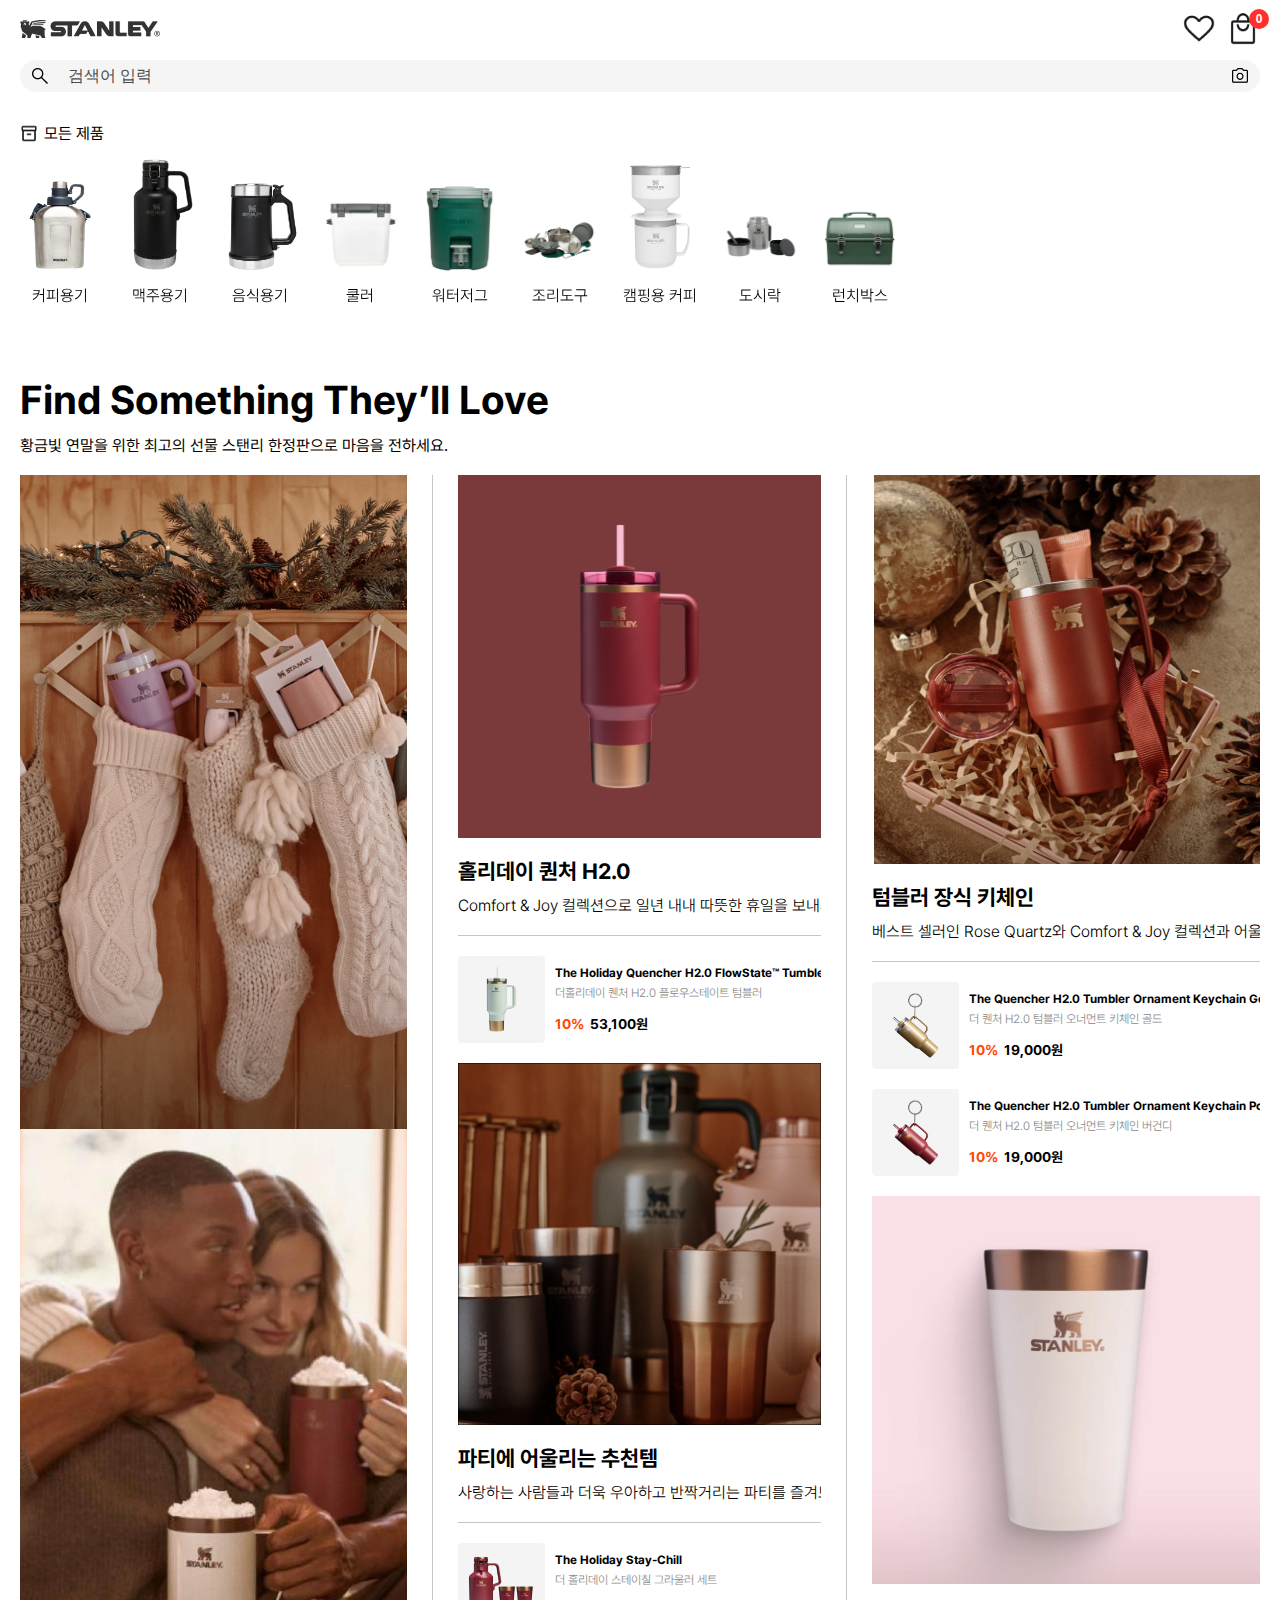
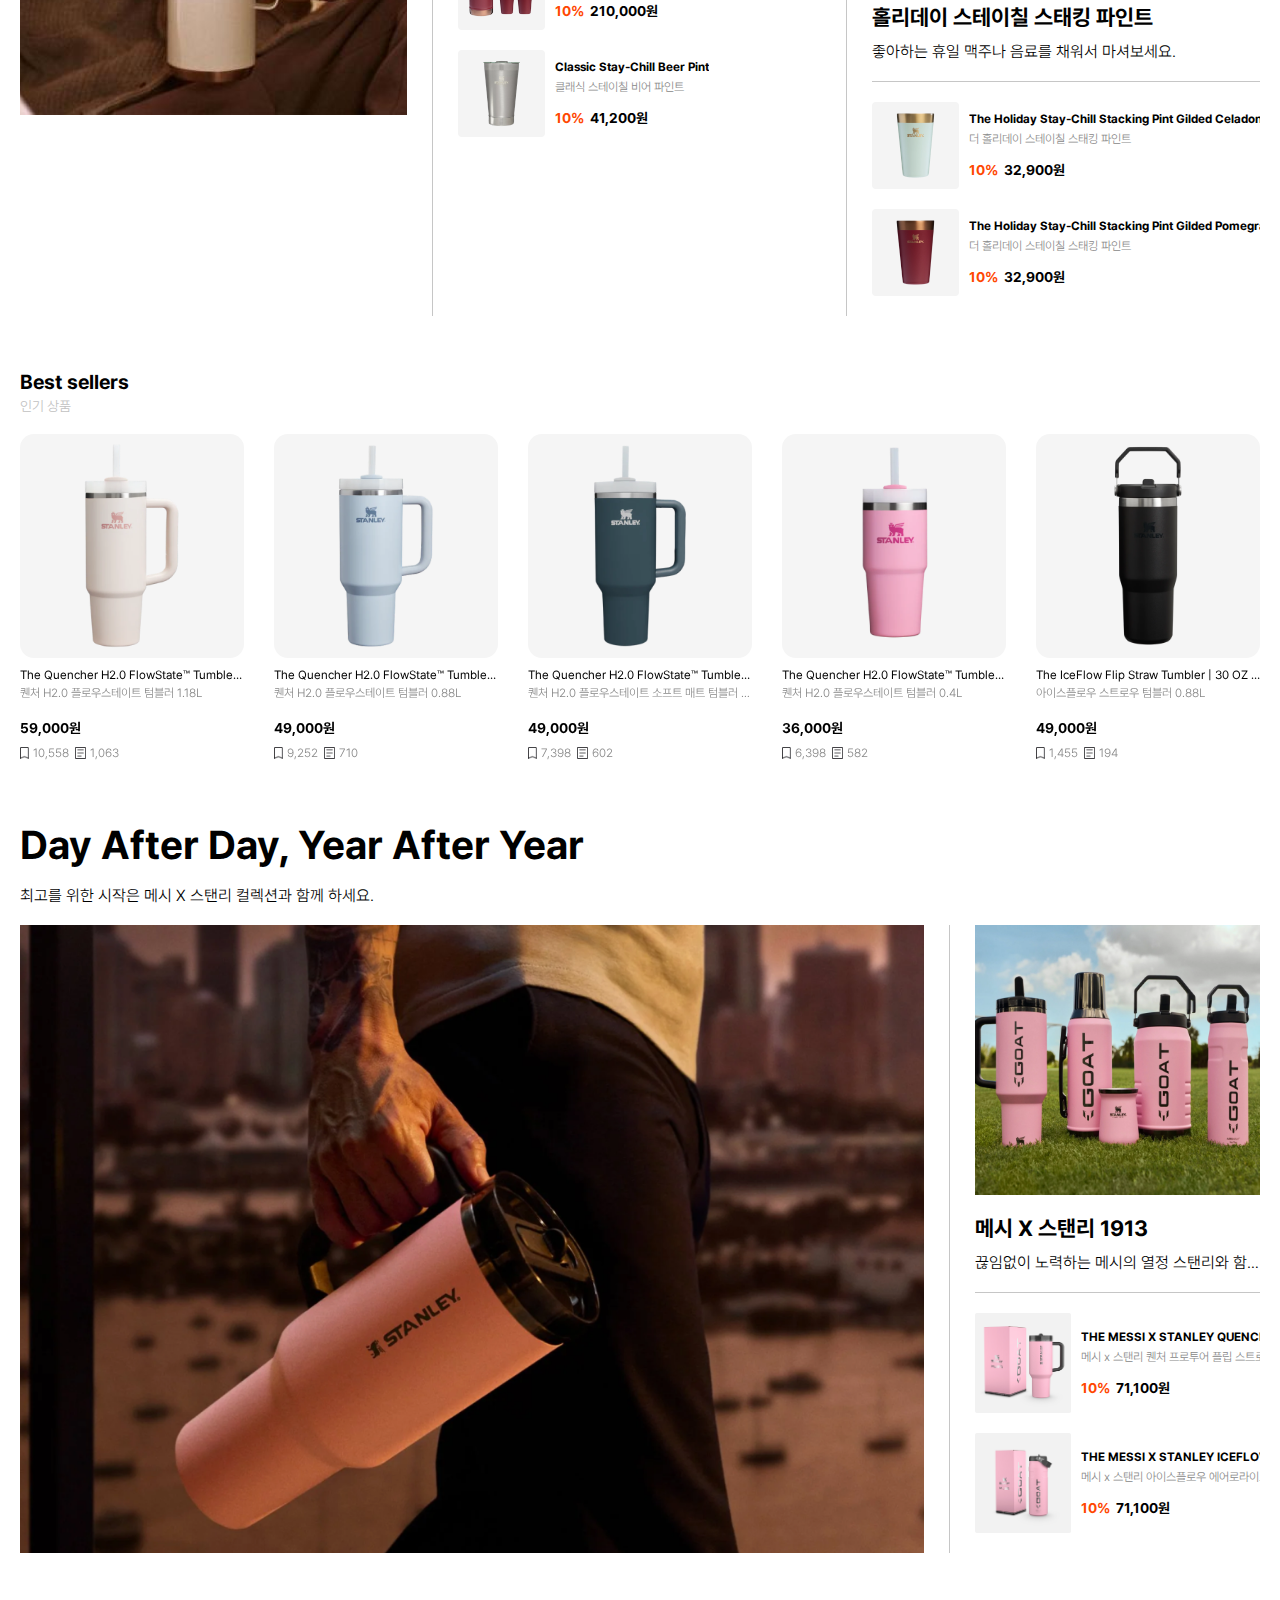
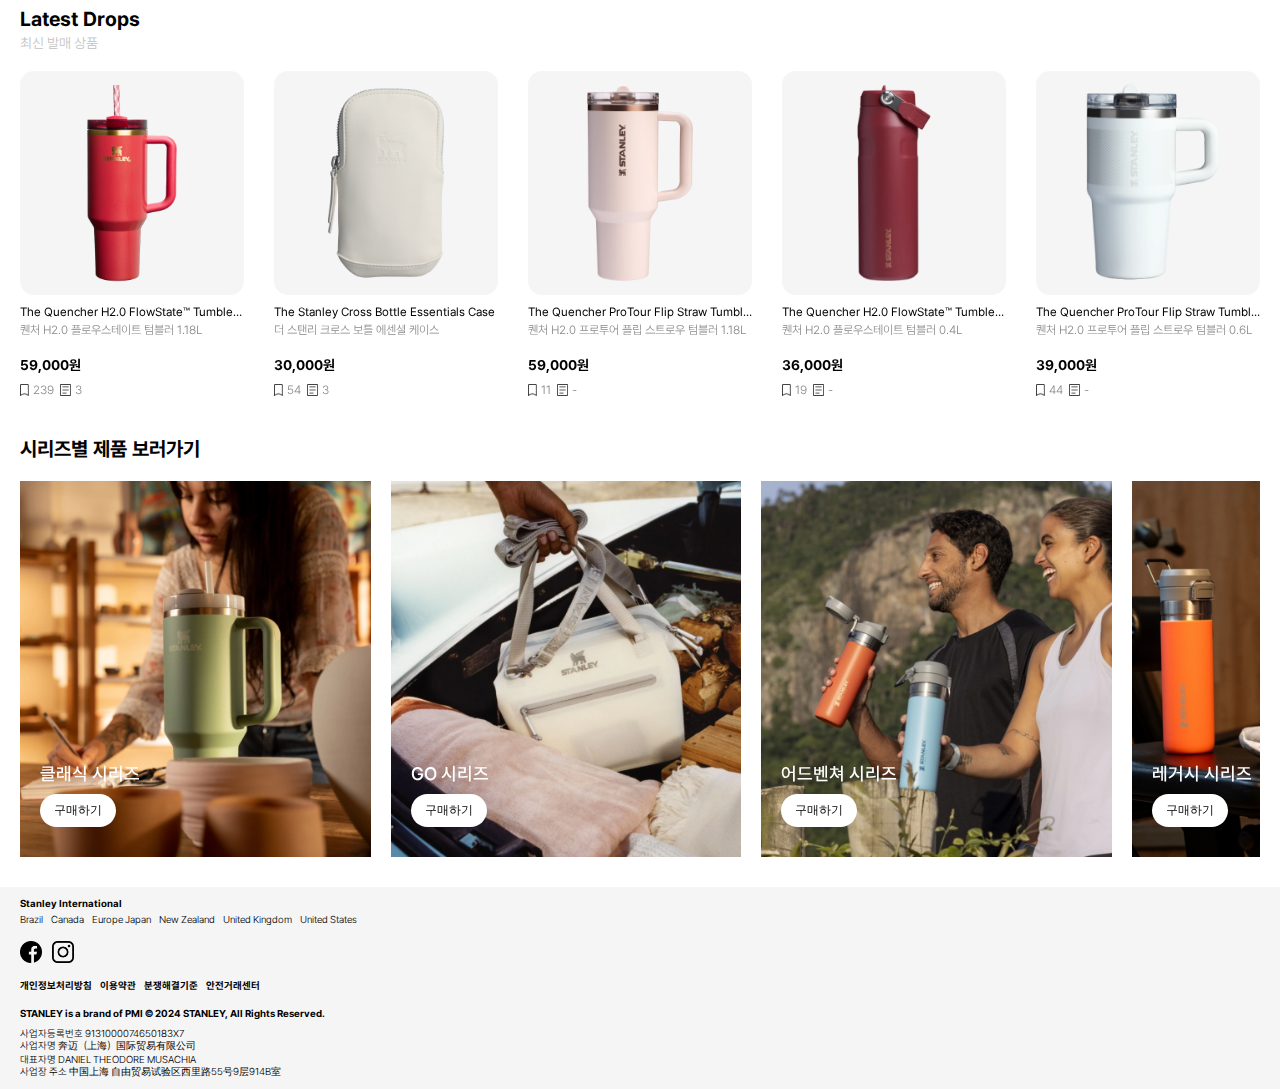
==== commit d2cfe0f4: "test" ====
--- a/index.html
+++ b/index.html
@@ -704,7 +704,76 @@
     </div>
 
     <script src="https://cdn.jsdelivr.net/npm/swiper@11/swiper-bundle.min.js"></script>
-    <script src="./js/main.js"></script>
+    <script>
+        const navSwiper = new Swiper(".banner .swiper", {
+    slidesPerView : "auto",
+    spaceBetween : 20,
+    freeMode : true,
+});
+
+const sellerSwiper = new Swiper(".sec-2 .sellers", {
+    slidesPerView : 2.3,
+    spaceBetween : 10,
+    breakpoints: {
+        640: {
+          slidesPerView: 2,
+          spaceBetween: 20,
+        },
+        768: {
+          slidesPerView: 3,
+          spaceBetween: 20,
+        },
+        1024: {
+          slidesPerView: 5,
+          spaceBetween: 30,
+        },
+      },
+
+});
+
+
+const lstestSwiper = new Swiper(".sec-4 .latest", {
+    slidesPerView : 2.3,
+    spaceBetween : 10,
+    breakpoints: {
+        640: {
+          slidesPerView: 2,
+          spaceBetween: 20,
+        },
+        768: {
+          slidesPerView: 3,
+          spaceBetween: 20,
+        },
+        1024: {
+          slidesPerView: 5,
+          spaceBetween: 30,
+        },
+      },
+
+});
+
+
+const seriesSwiper = new Swiper(".sec-5 .series", {
+    slidesPerView : 1.2,
+    spaceBetween : 10,
+    breakpoints: {
+        640: {
+          slidesPerView: 2,
+          spaceBetween: 20,
+        },
+        768: {
+          slidesPerView: 3,
+          spaceBetween: 20,
+        },
+        1024: {
+          slidesPerView: 3.4,
+          spaceBetween: 20,
+        },
+      },
+
+});
+
+    </script>
 
 </body>
 </html>